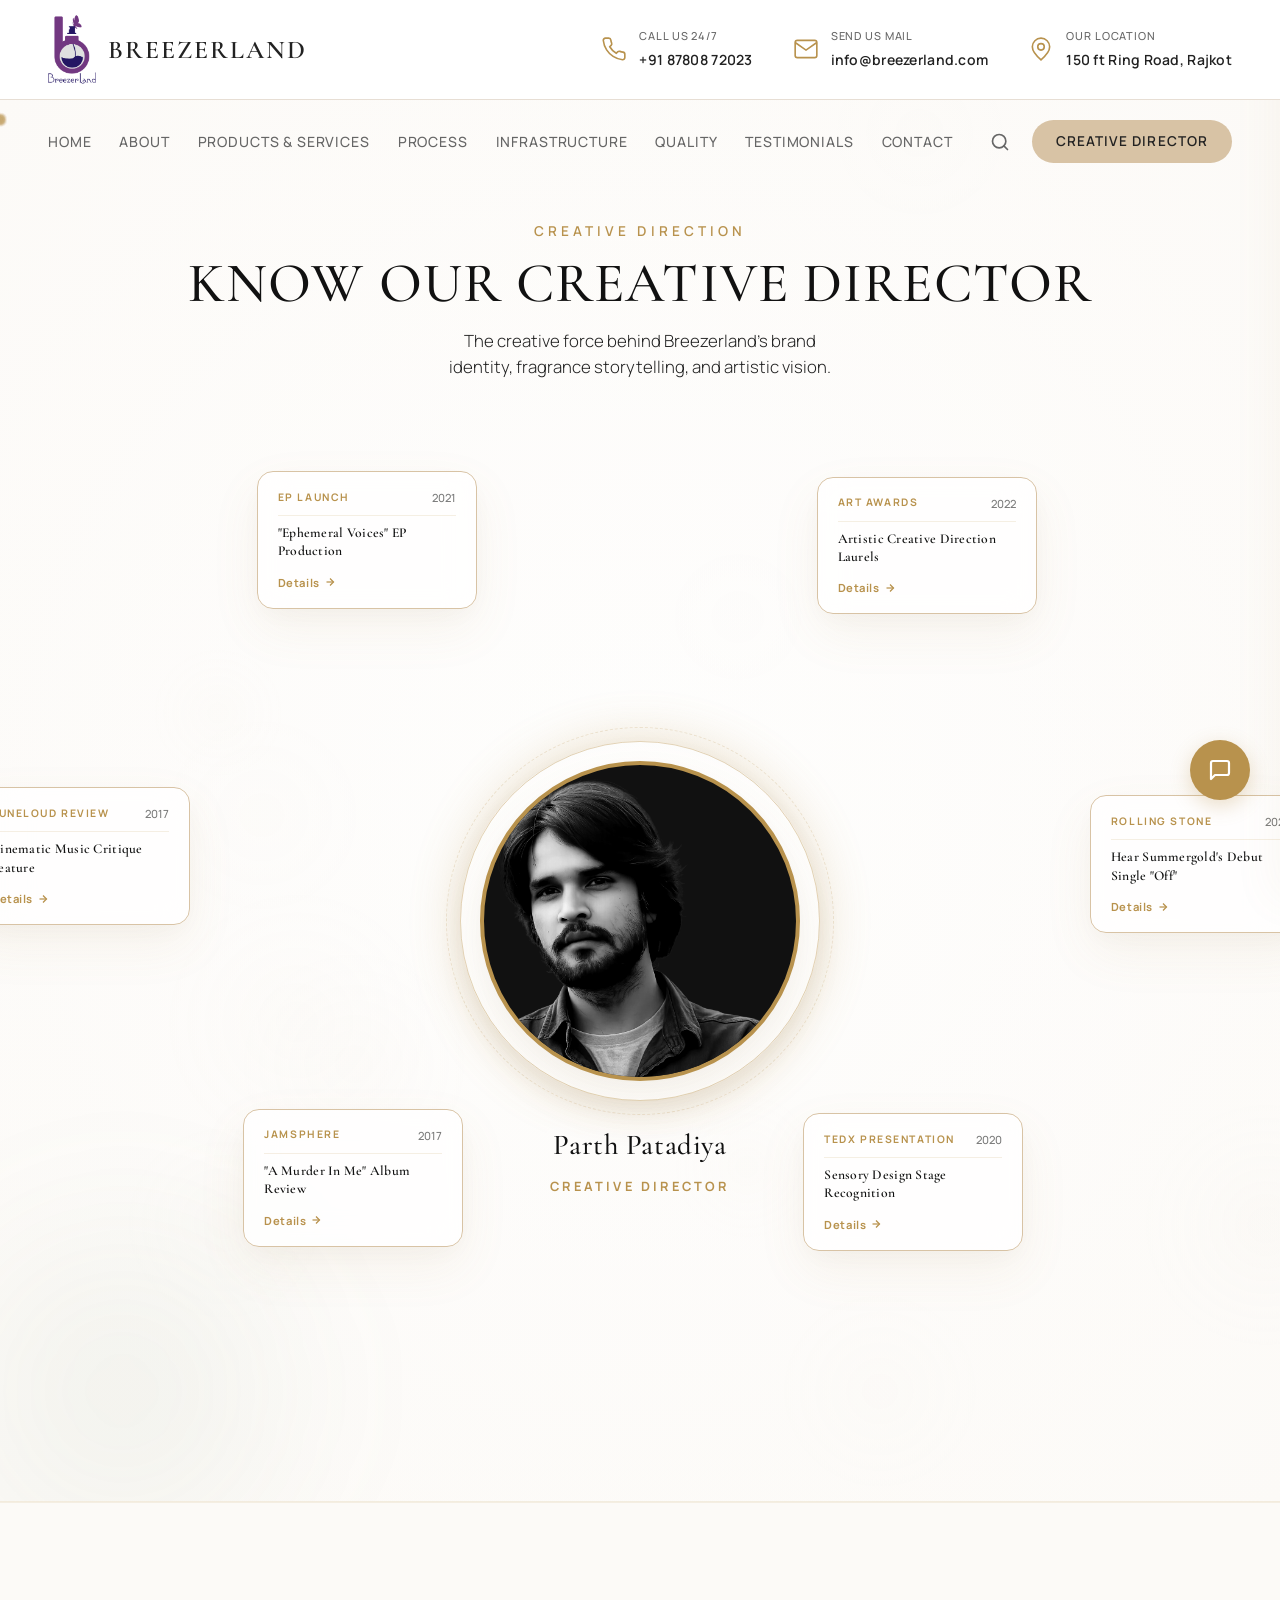
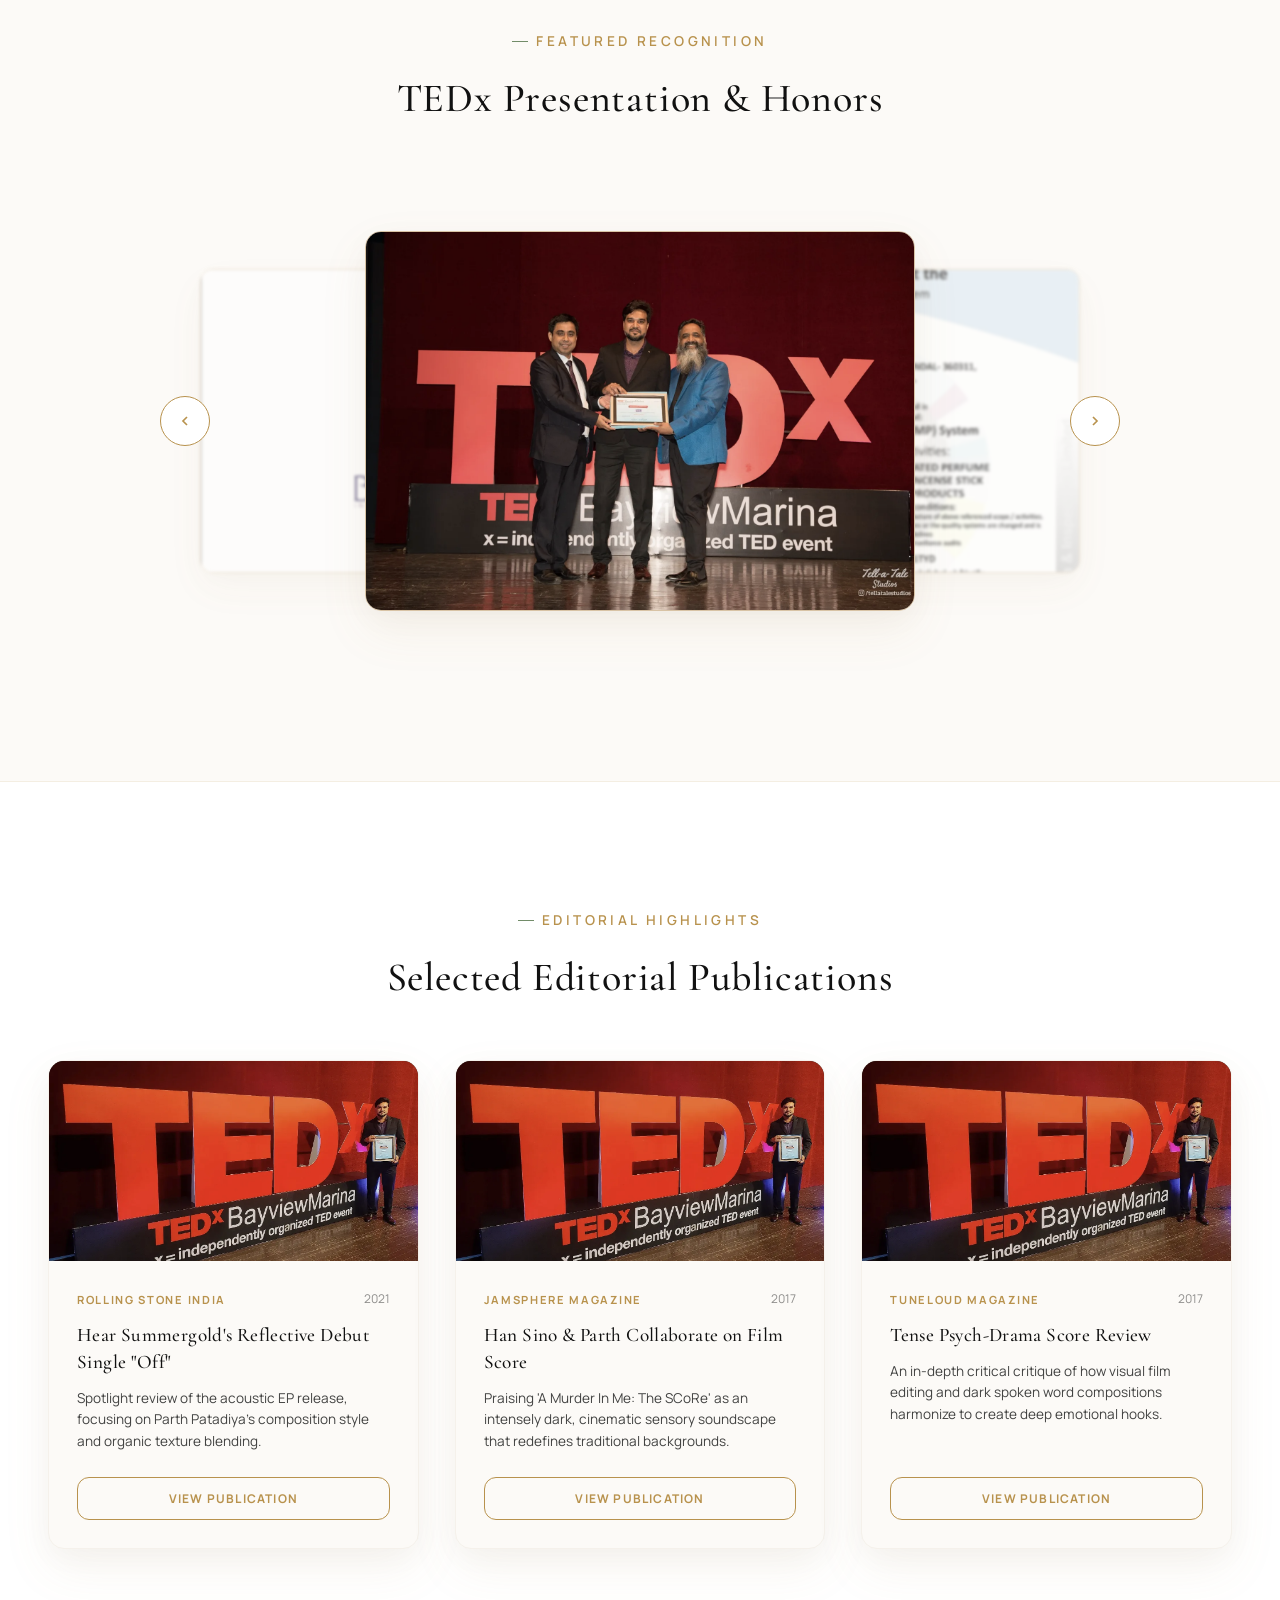
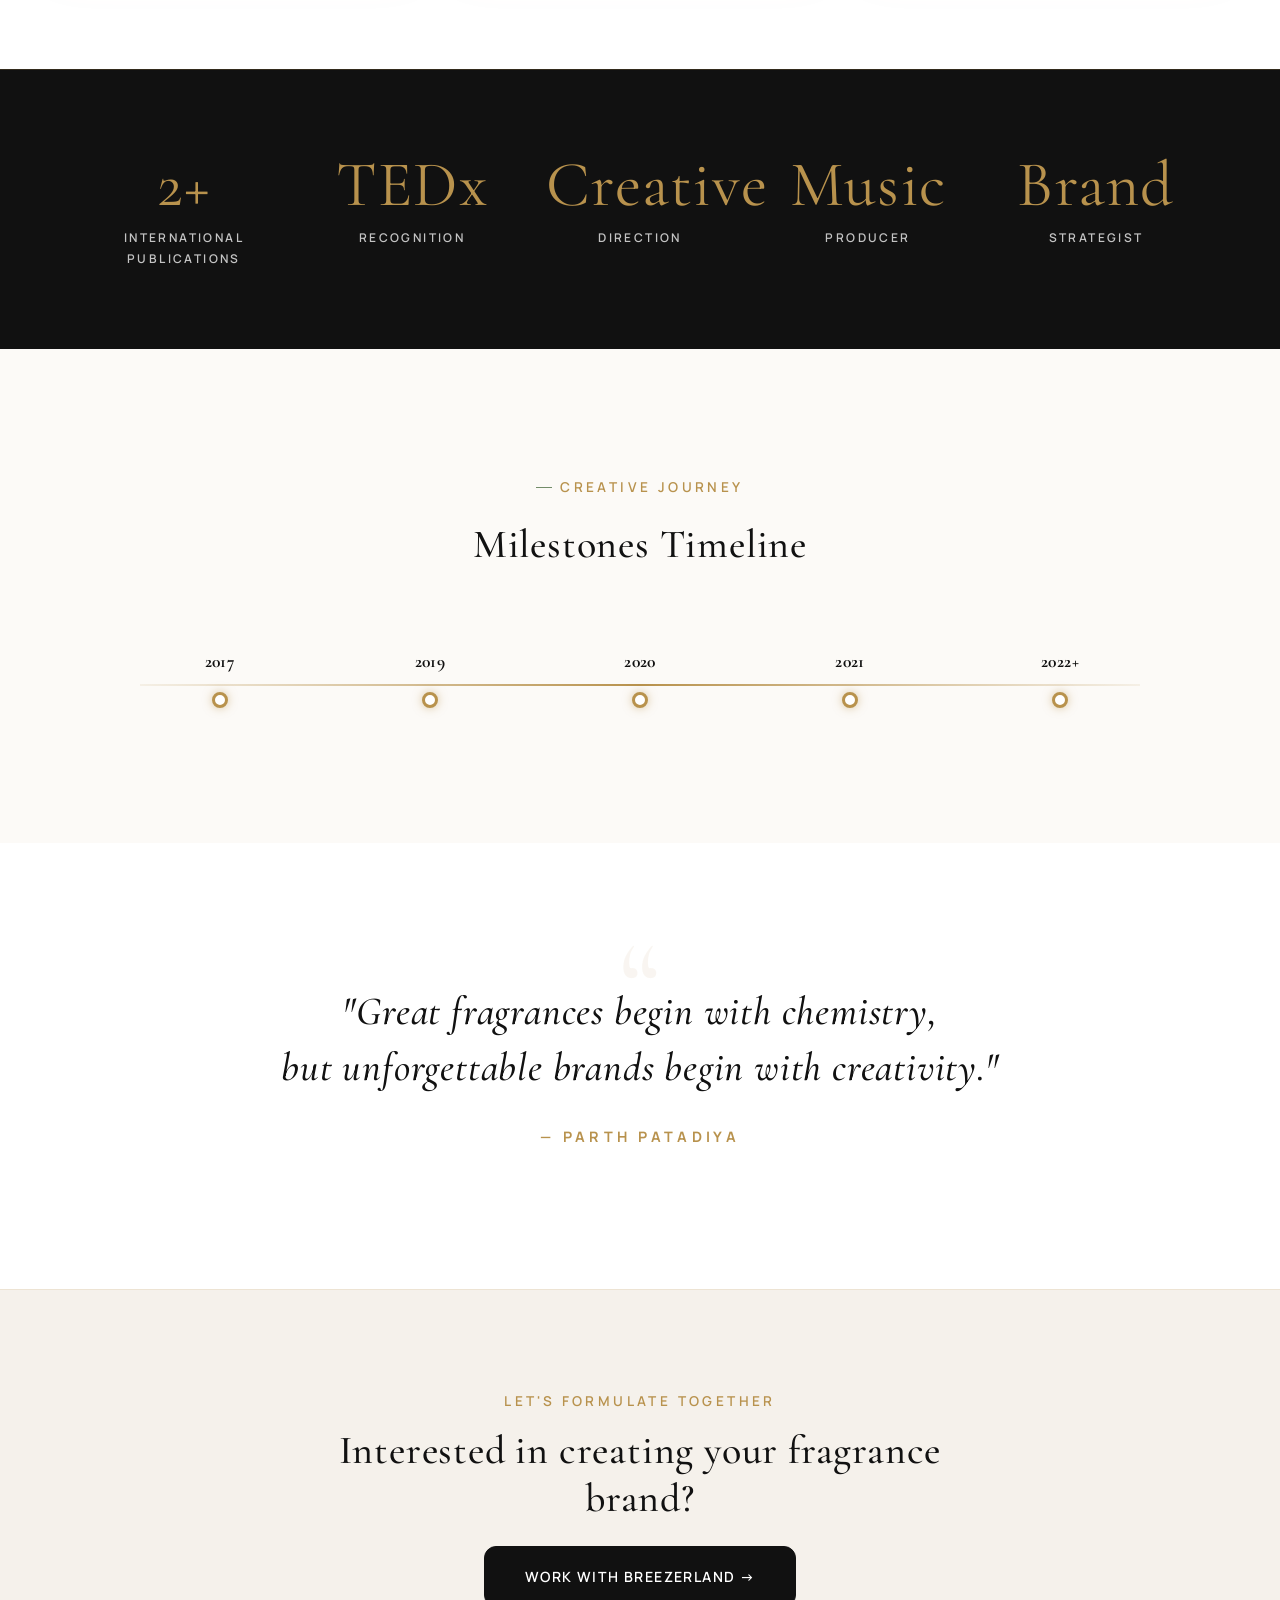
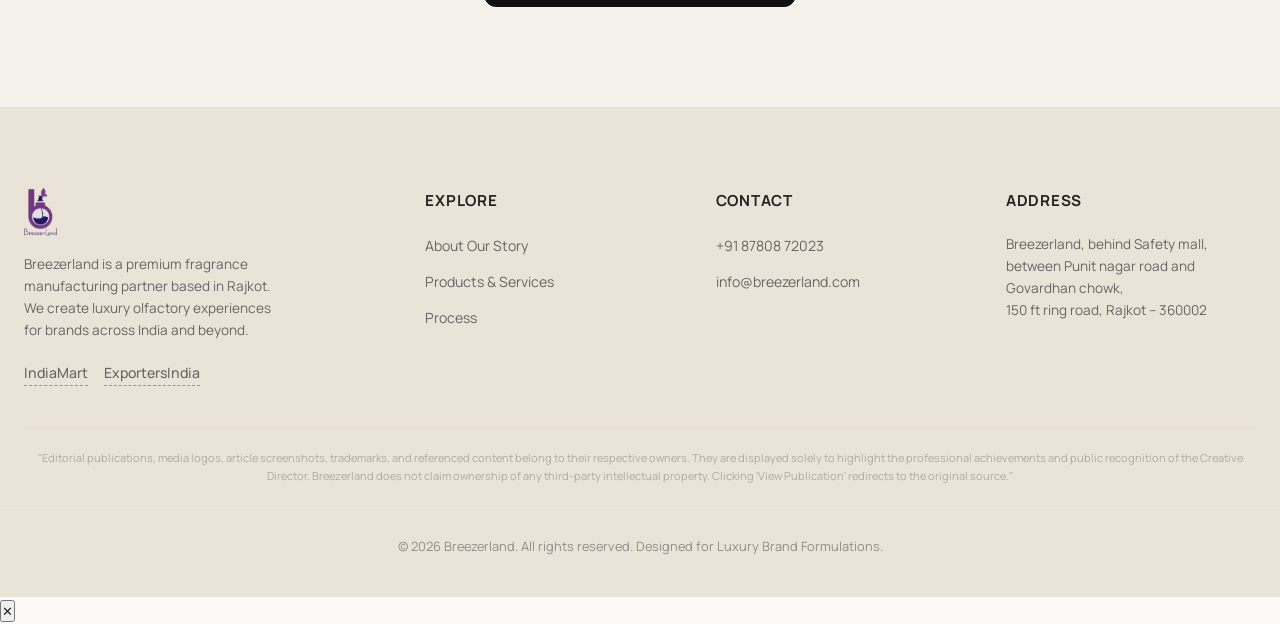
==== creative-director/index.html @ 056e30a4 "Redesign Creative Director page with premium mobile-only editorial timeline layout, keeping desktop/" ====
<!DOCTYPE html>
<html lang="en">
<head>
  <meta charset="UTF-8" />
  <meta name="viewport" content="width=device-width, initial-scale=1.0" />
  <title>Creative Director | Breezerland — Parth Patadiya</title>
  <meta name="description" content="Discover the creative director behind Breezerland's premium fragrance storytelling and luxury brand identity." />
  <meta name="keywords" content="creative director, fragrance storytelling, luxury perfume branding, Parth Patadiya, premium fragrance creative direction" />
  <link rel="preconnect" href="https://fonts.googleapis.com" />
  <link rel="preconnect" href="https://fonts.gstatic.com" crossorigin />
  <link href="https://fonts.googleapis.com/css2?family=Cormorant+Garamond:ital,wght@0,400;0,500;0,600;0,700;1,400&family=Manrope:wght@300;400;500;600;700&display=swap" rel="stylesheet" />
  <link rel="stylesheet" href="../styles.css" />
  <link rel="stylesheet" href="style.css?v=1.0.6" />
  <script>document.documentElement.classList.add('js-gsap-pending');</script>
</head>
<body class="bg-ivory creative-director-page">
  <div id="pageLoader" class="page-loader">
    <div class="loader-panel">
      <img src="../logo1.png" alt="Breezerland logo" class="loader-logo" />
      <div class="loader-text">Crafting premium fragrance journeys...</div>
      <div class="particles">
        <span></span><span></span><span></span><span></span><span></span>
      </div>
    </div>
  </div>

  <div class="progress-bar" aria-hidden="true"></div>
  <div class="custom-cursor" id="customCursor" aria-hidden="true"></div>
  <div class="custom-cursor-follower" id="customCursorFollower" aria-hidden="true"></div>

  <div class="top-info-bar" id="topInfoBar">
    <div class="header-container top-info-inner">
      <a class="info-logo" href="../index.html">
        <img src="../logo1.png" alt="Breezerland Logo" />
        <span>Breezerland</span>
      </a>
      <div class="info-blocks">
        <a href="tel:+918780872023" class="info-block">
          <svg class="info-icon" viewBox="0 0 24 24" stroke="currentColor"><path d="M22 16.92v3a2 2 0 0 1-2.18 2 19.79 19.79 0 0 1-8.63-3.07 19.5 19.5 0 0 1-6-6 19.79 19.79 0 0 1-3.07-8.67A2 2 0 0 1 4.11 2h3a2 2 0 0 1 2 1.72 12.84 12.84 0 0 0 .7 2.81 2 2 0 0 1-.45 2.11L8.09 9.91a16 16 0 0 0 6 6l1.27-1.27a2 2 0 0 1 2.11-.45 12.84 12.84 0 0 0 2.81.7A2 2 0 0 1 22 16.92z"/></svg>
          <div class="info-block-text">
            <span class="info-title">Call Us 24/7</span>
            <span class="info-content">+91 87808 72023</span>
          </div>
        </a>
        <a href="mailto:info@breezerland.com" class="info-block">
          <svg class="info-icon" viewBox="0 0 24 24" stroke="currentColor"><path d="M4 4h16c1.1 0 2 .9 2 2v12c0 1.1-.9 2-2 2H4c-1.1 0-2-.9-2-2V6c0-1.1.9-2 2-2z"/><polyline points="22,6 12,13 2,6"/></svg>
          <div class="info-block-text">
            <span class="info-title">Send Us Mail</span>
            <span class="info-content">info@breezerland.com</span>
          </div>
        </a>
        <a href="https://maps.google.com/?q=Breezerland,+Safety+mall,+Govardhan+chowk,+Rajkot" target="_blank" rel="noreferrer" class="info-block">
          <svg class="info-icon" viewBox="0 0 24 24" stroke="currentColor"><path d="M12 2a8 8 0 0 0-8 8c0 5.25 8 12 8 12s8-6.75 8-12a8 8 0 0 0-8-8z"/><circle cx="12" cy="10" r="3"/></svg>
          <div class="info-block-text">
            <span class="info-title">Our Location</span>
            <span class="info-content">150 ft Ring Road, Rajkot</span>
          </div>
        </a>
      </div>
    </div>
  </div>

  <header class="topbar" id="topbar">
    <div class="header-container topbar-inner">
      <a class="brand desktop-hide" href="../index.html">
        <img src="../logo1.png" alt="Breezerland Logo" />
        <span>Breezerland</span>
      </a>
      <nav class="navbar" id="navbar">
        <a href="../index.html">Home</a>
        <a href="../about.html">About</a>
        <a href="../products.html">Products &amp; Services</a>
        <a href="../process.html">Process</a>
        <a href="../infrastructure.html">Infrastructure</a>
        <a href="../quality-assurance.html">Quality</a>
        <a href="../testimonials.html">Testimonials</a>
        <a href="../contact.html">Contact</a>
      </nav>
      <div class="topbar-actions">
        <button class="nav-search-btn" aria-label="Open Search Site">
          <svg width="20" height="20" viewBox="0 0 24 24" fill="none" stroke="currentColor" stroke-width="2" stroke-linecap="round" stroke-linejoin="round"><circle cx="11" cy="11" r="8"></circle><line x1="21" y1="21" x2="16.65" y2="16.65"></line></svg>
        </button>
        <a href="index.html" class="btn btn-quote">Creative Director</a>
        <button class="menu-toggle" id="menuToggle" aria-label="Toggle menu">
          <span></span><span></span><span></span>
        </button>
      </div>
    </div>
  </header>

  <div id="mobileMenu" class="mobile-menu" aria-hidden="true">
    <div class="mobile-menu-panel">
      <button class="mobile-close" id="mobileClose" aria-label="Close menu">✕</button>
      <nav class="mobile-nav">
        <ul class="mobile-menu-links">
          <li><a href="../index.html">Home</a></li>
          <li><a href="../about.html">About</a></li>
          <li><a href="../products.html">Products &amp; Services</a></li>
          <li><a href="../process.html">Manufacturing Process</a></li>
          <li><a href="../infrastructure.html">Infrastructure</a></li>
          <li><a href="../quality-assurance.html">Quality</a></li>
          <li><a href="../testimonials.html">Testimonials</a></li>
          <li><a href="../contact.html">Contact</a></li>
        </ul>
        <div class="mobile-menu-divider"></div>
        <div class="mobile-menu-cta-container">
          <a href="index.html" class="btn btn-quote-mobile">Creative Director</a>
        </div>
        <div class="mobile-menu-divider"></div>
        <div class="mobile-menu-contact">
          <a href="tel:+918780872023" class="mobile-contact-item">
            <svg class="contact-icon" viewBox="0 0 24 24" stroke="currentColor"><path d="M22 16.92v3a2 2 0 0 1-2.18 2 19.79 19.79 0 0 1-8.63-3.07 19.5 19.5 0 0 1-6-6 19.79 19.79 0 0 1-3.07-8.67A2 2 0 0 1 4.11 2h3a2 2 0 0 1 2 1.72 12.84 12.84 0 0 0 .7 2.81 2 2 0 0 1-.45 2.11L8.09 9.91a16 16 0 0 0 6 6l1.27-1.27a2 2 0 0 1 2.11-.45 12.84 12.84 0 0 0 2.81.7A2 2 0 0 1 22 16.92z"/></svg>
            <span>+91 87808 72023</span>
          </a>
          <a href="mailto:info@breezerland.com" class="mobile-contact-item">
            <svg class="contact-icon" viewBox="0 0 24 24" stroke="currentColor"><path d="M4 4h16c1.1 0 2 .9 2 2v12c0 1.1-.9 2-2 2H4c-1.1 0-2-.9-2-2V6c0-1.1.9-2 2-2z"/><polyline points="22,6 12,13 2,6"/></svg>
            <span>info@breezerland.com</span>
          </a>
          <div class="mobile-contact-item font-address">
            <svg class="contact-icon" viewBox="0 0 24 24" stroke="currentColor"><path d="M12 2a8 8 0 0 0-8 8c0 5.25 8 12 8 12s8-6.75 8-12a8 8 0 0 0-8-8z"/><circle cx="12" cy="10" r="3"/></svg>
            <span>Breezerland, behind Safety mall, Punit nagar road and govardhan chowk, 150 ft ring road, Rajkot 360002</span>
          </div>
        </div>
        <div class="mobile-menu-divider"></div>
        <div class="mobile-menu-whatsapp-container">
          <a href="https://wa.me/918780872023" target="_blank" rel="noreferrer" class="btn-whatsapp-mobile">
            <svg width="20" height="20" viewBox="0 0 24 24" fill="currentColor"><path d="M.057 24l1.687-6.163c-1.041-1.804-1.588-3.849-1.587-5.946C.06 5.348 5.397.01 12.008.01c3.202.001 6.212 1.246 8.477 3.513 2.266 2.268 3.507 5.28 3.505 8.484-.004 6.657-5.34 11.997-11.953 11.997-2.005-.001-3.973-.502-5.724-1.455L0 24zm5.835-3.266l.36.213c1.6.952 3.444 1.453 5.322 1.454 5.733 0 10.399-4.609 10.403-10.274.002-2.744-1.057-5.324-2.983-7.253C17.069 3.245 14.504 2.181 11.78 2.18 6.047 2.18 1.382 6.788 1.378 12.453c-.001 1.942.506 3.84 1.47 5.513l.223.385-1.026 3.75 3.852-.987zm11.393-5.263c-.314-.157-1.858-.917-2.142-1.02-.284-.102-.49-.153-.696.157-.206.31-.796 1.02-.976 1.225-.18.203-.359.229-.673.072-1.928-.962-3.155-1.748-4.428-3.924-.336-.574.336-.533.962-1.782.103-.207.052-.387-.026-.543-.078-.157-.696-1.678-.953-2.298-.25-.601-.527-.519-.721-.529-.186-.009-.4-.01-.613-.01a1.18 1.18 0 0 0-.853.398c-.294.316-1.121 1.096-1.121 2.673 0 1.578 1.146 3.104 1.303 3.313.158.208 2.256 3.444 5.466 4.829.763.329 1.358.526 1.821.673.766.244 1.463.21 2.015.128.614-.092 1.858-.759 2.116-1.492.258-.733.258-1.36.18-1.492-.078-.133-.284-.21-.598-.367z"/></svg>
            <span>WhatsApp Us</span>
          </a>
        </div>
        <div class="mobile-menu-divider"></div>
        <div class="mobile-menu-socials">
          <a href="https://www.indiamart.com/breezerland" target="_blank" rel="noreferrer">IndiaMart</a>
          <a href="https://www.exportersindia.com/breezerland" target="_blank" rel="noreferrer">ExportersIndia</a>
        </div>
      </nav>
    </div>
    <div class="mobile-menu-backdrop" id="mobileBackdrop" tabindex="-1"></div>
  </div>

  <main>
    <!-- ==========================================
         DESKTOP & TABLET VIEW (min-width: 768px)
         ========================================== -->
    <div class="desktop-tablet-view">
    <!-- ==========================================
         MAIN SHOWCASE & ORBIT SECTION (WITH INTEGRATED HERO)
         ========================================== -->
    <section class="orbit-section" id="orbitSection">
      <div class="hero-overlay"></div>
      <div class="hero-glow" style="pointer-events: none;"></div>
      <canvas id="heroParticles" class="particles-canvas" aria-hidden="true"></canvas>

      <div class="orbit-title-container">
        <span class="hero-eyebrow" style="opacity: 1; transform: none; display: block; margin-bottom: 8px;">Creative Direction</span>
        <h1 class="serif-heading hero-title" style="opacity: 1; transform: none; font-size: clamp(2.2rem, 4.5vw, 3.5rem); margin-bottom: 12px; line-height: 1.15;">KNOW OUR CREATIVE DIRECTOR</h1>
        <p class="sans-body hero-subtitle" style="opacity: 1; transform: none; max-width: 650px; margin: 0 auto 10px auto; font-size: 1.05rem; line-height: 1.6; font-weight: 300;">The creative force behind Breezerland's brand identity, fragrance storytelling, and artistic vision.</p>
      </div>

      <div class="orbit-wrapper" id="orbitWrapper">
        <!-- Centerpiece Portrait -->
        <div class="portrait-centerpiece" id="portraitCenterpiece" role="button" aria-label="Open profile card for Parth Patadiya">
          <div class="portrait-glow-halo"></div>
          <div class="portrait-inner">
            <img src="../CREATIVE_DIRECTOR_opt.webp" alt="Parth Patadiya" loading="lazy" />
          </div>
          <div class="director-tag">
            <h3 class="serif-heading">Parth Patadiya</h3>
            <span>Creative Director</span>
          </div>
        </div>

        <!-- Floating Achievement Cards (orbit around portrait) -->
        <!-- Card 1: Rolling Stone -->
        <div class="orbit-card" data-id="rolling-stone" style="left:0; top:0;">
          <div class="orbit-card-inner">
            <div class="orbit-card-header">
              <span class="orbit-card-publication">Rolling Stone</span>
              <span class="orbit-card-year">2021</span>
            </div>
            <h4 class="serif-heading orbit-card-title">Hear Summergold's Debut Single "Off"</h4>
            <div class="orbit-card-cta">
              Details
              <svg width="12" height="12" viewBox="0 0 24 24" fill="none" stroke="currentColor" stroke-width="2.5"><line x1="5" y1="12" x2="19" y2="12"></line><polyline points="12 5 19 12 12 19"></polyline></svg>
            </div>
          </div>
        </div>

        <!-- Card 2: TEDx -->
        <div class="orbit-card" data-id="tedx-recognition" style="left:0; top:0;">
          <div class="orbit-card-inner">
            <div class="orbit-card-header">
              <span class="orbit-card-publication">TEDx Presentation</span>
              <span class="orbit-card-year">2020</span>
            </div>
            <h4 class="serif-heading orbit-card-title">Sensory Design Stage Recognition</h4>
            <div class="orbit-card-cta">
              Details
              <svg width="12" height="12" viewBox="0 0 24 24" fill="none" stroke="currentColor" stroke-width="2.5"><line x1="5" y1="12" x2="19" y2="12"></line><polyline points="12 5 19 12 12 19"></polyline></svg>
            </div>
          </div>
        </div>

        <!-- Card 3: JamSphere -->
        <div class="orbit-card" data-id="jamsphere" style="left:0; top:0;">
          <div class="orbit-card-inner">
            <div class="orbit-card-header">
              <span class="orbit-card-publication">JamSphere</span>
              <span class="orbit-card-year">2017</span>
            </div>
            <h4 class="serif-heading orbit-card-title">"A Murder In Me" Album Review</h4>
            <div class="orbit-card-cta">
              Details
              <svg width="12" height="12" viewBox="0 0 24 24" fill="none" stroke="currentColor" stroke-width="2.5"><line x1="5" y1="12" x2="19" y2="12"></line><polyline points="12 5 19 12 12 19"></polyline></svg>
            </div>
          </div>
        </div>

        <!-- Card 4: TuneLoud -->
        <div class="orbit-card" data-id="tuneloud" style="left:0; top:0;">
          <div class="orbit-card-inner">
            <div class="orbit-card-header">
              <span class="orbit-card-publication">TuneLoud Review</span>
              <span class="orbit-card-year">2017</span>
            </div>
            <h4 class="serif-heading orbit-card-title">Cinematic Music Critique Feature</h4>
            <div class="orbit-card-cta">
              Details
              <svg width="12" height="12" viewBox="0 0 24 24" fill="none" stroke="currentColor" stroke-width="2.5"><line x1="5" y1="12" x2="19" y2="12"></line><polyline points="12 5 19 12 12 19"></polyline></svg>
            </div>
          </div>
        </div>

        <!-- Card 5: Music -->
        <div class="orbit-card" data-id="music" style="left:0; top:0;">
          <div class="orbit-card-inner">
            <div class="orbit-card-header">
              <span class="orbit-card-publication">EP Launch</span>
              <span class="orbit-card-year">2021</span>
            </div>
            <h4 class="serif-heading orbit-card-title">"Ephemeral Voices" EP Production</h4>
            <div class="orbit-card-cta">
              Details
              <svg width="12" height="12" viewBox="0 0 24 24" fill="none" stroke="currentColor" stroke-width="2.5"><line x1="5" y1="12" x2="19" y2="12"></line><polyline points="12 5 19 12 12 19"></polyline></svg>
            </div>
          </div>
        </div>

        <!-- Card 6: Awards -->
        <div class="orbit-card" data-id="awards" style="left:0; top:0;">
          <div class="orbit-card-inner">
            <div class="orbit-card-header">
              <span class="orbit-card-publication">Art Awards</span>
              <span class="orbit-card-year">2022</span>
            </div>
            <h4 class="serif-heading orbit-card-title">Artistic Creative Direction Laurels</h4>
            <div class="orbit-card-cta">
              Details
              <svg width="12" height="12" viewBox="0 0 24 24" fill="none" stroke="currentColor" stroke-width="2.5"><line x1="5" y1="12" x2="19" y2="12"></line><polyline points="12 5 19 12 12 19"></polyline></svg>
            </div>
          </div>
        </div>

      </div>
    </section>

    <!-- ==========================================
         MEDIA SHOWCASE (TEDx CAROUSEL)
         ========================================== -->
    <section class="recognition-section" id="recognition-section">
      <div class="container" style="max-width: 980px; text-align: center;">
        <span class="section-label" style="text-transform: uppercase; letter-spacing: 0.25em; color: #B8924D; font-size: 0.85rem; font-weight: 600;">Featured Recognition</span>
        <h2 class="serif-heading" style="margin-top: 10px; font-size: clamp(2rem, 3.5vw, 2.5rem);">TEDx Presentation & Honors</h2>
      </div>

      <div class="carousel-viewport" id="recognitionCarousel">
        <button class="carousel-btn prev-btn" aria-label="Previous slide">
          <svg width="16" height="16" viewBox="0 0 24 24" fill="none" stroke="currentColor" stroke-width="2.5"><polyline points="15 18 9 12 15 6"></polyline></svg>
        </button>
        
        <div class="carousel-slide">
          <img src="../TEDx_opt.webp" alt="Recognized on TEDx stage" loading="lazy" />
          <div class="carousel-caption-box">
            <p class="carousel-caption-text">Recognized for creative excellence and sensory staging at TEDx events.</p>
          </div>
        </div>
        
        <div class="carousel-slide">
          <img src="../TEDx_stage_opt.webp" alt="Parth Patadiya stage recognition" loading="lazy" />
          <div class="carousel-caption-box">
            <p class="carousel-caption-text">Framing the storytelling process behind premium fragrance development.</p>
          </div>
        </div>
        
        <div class="carousel-slide">
          <img src="../TEDx_award_opt.webp" alt="Award certificate stage presentation" loading="lazy" />
          <div class="carousel-caption-box">
            <p class="carousel-caption-text">Award recognition for multi-sensory brand design and packaging guidelines.</p>
          </div>
        </div>

        <button class="carousel-btn next-btn" aria-label="Next slide">
          <svg width="16" height="16" viewBox="0 0 24 24" fill="none" stroke="currentColor" stroke-width="2.5"><polyline points="9 18 15 12 9 6"></polyline></svg>
        </button>
      </div>
    </section>

    <!-- ==========================================
         PUBLICATIONS SECTION
         ========================================== -->
    <section class="publications-section" id="publications">
      <div class="container">
        <div style="text-align: center;">
          <span class="section-label" style="text-transform: uppercase; letter-spacing: 0.25em; color: #B8924D; font-size: 0.85rem; font-weight: 600;">Editorial Highlights</span>
          <h2 class="serif-heading" style="margin-top: 10px; font-size: clamp(2rem, 3.5vw, 2.5rem);">Selected Editorial Publications</h2>
        </div>

        <div class="publication-grid">
          <!-- Publication 1: Rolling Stone -->
          <article class="publication-card">
            <div class="publication-card-img-wrapper">
              <img src="../IMG_7260_opt.webp" alt="Rolling Stone India article screenshot" loading="lazy" />
            </div>
            <div class="publication-card-body">
              <div class="publication-card-meta">
                <span class="pub-logo-text">Rolling Stone India</span>
                <span class="pub-date-text">2021</span>
              </div>
              <h3 class="serif-heading pub-headline">Hear Summergold's Reflective Debut Single "Off"</h3>
              <p class="sans-body pub-summary">Spotlight review of the acoustic EP release, focusing on Parth Patadiya's composition style and organic texture blending.</p>
              <button class="publication-btn" onclick="window.open('https://rollingstoneindia.com/hear-summergolds-reflective-debut-single-off/', '_blank', 'noopener,noreferrer')" aria-label="View publication in Rolling Stone India">View Publication</button>
            </div>
          </article>

          <!-- Publication 2: JamSphere -->
          <article class="publication-card">
            <div class="publication-card-img-wrapper">
              <img src="../IMG_7260_opt.webp" alt="JamSphere review screenshot" loading="lazy" />
            </div>
            <div class="publication-card-body">
              <div class="publication-card-meta">
                <span class="pub-logo-text">JamSphere Magazine</span>
                <span class="pub-date-text">2017</span>
              </div>
              <h3 class="serif-heading pub-headline">Han Sino &amp; Parth Collaborate on Film Score</h3>
              <p class="sans-body pub-summary">Praising 'A Murder In Me: The SCoRe' as an intensely dark, cinematic sensory soundscape that redefines traditional backgrounds.</p>
              <button class="publication-btn" onclick="window.open('https://jamsphere.com/reviews/han-sino-a-murder-in-me-the-score-is-deliciously-dark-and-hauntingly-poignant', '_blank', 'noopener,noreferrer')" aria-label="View publication in JamSphere">View Publication</button>
            </div>
          </article>

          <!-- Publication 3: TuneLoud -->
          <article class="publication-card">
            <div class="publication-card-img-wrapper">
              <img src="../IMG_7260_opt.webp" alt="TuneLoud screenshot" loading="lazy" />
            </div>
            <div class="publication-card-body">
              <div class="publication-card-meta">
                <span class="pub-logo-text">TuneLoud Magazine</span>
                <span class="pub-date-text">2017</span>
              </div>
              <h3 class="serif-heading pub-headline">Tense Psych-Drama Score Review</h3>
              <p class="sans-body pub-summary">An in-depth critical critique of how visual film editing and dark spoken word compositions harmonize to create deep emotional hooks.</p>
              <button class="publication-btn" onclick="window.open('https://jamsphere.com/reviews/han-sino-a-murder-in-me-the-score-is-deliciously-dark-and-hauntingly-poignant', '_blank', 'noopener,noreferrer')" aria-label="View publication in TuneLoud">View Publication</button>
            </div>
          </article>
        </div>
      </div>
    </section>

    <!-- ==========================================
         ACHIEVEMENT STATISTICS
         ========================================== -->
    <section class="stats-section" id="stats">
      <div class="stats-grid">
        <div class="stat-item">
          <div class="serif-heading stat-number" data-target="4" data-plus="true" id="stat-pubs">0</div>
          <div class="sans-body stat-label">International Publications</div>
        </div>
        <div class="stat-item">
          <div class="serif-heading stat-number" style="opacity:1;" id="stat-tedx">TEDx</div>
          <div class="sans-body stat-label">Recognition</div>
        </div>
        <div class="stat-item">
          <div class="serif-heading stat-number" style="opacity:1;" id="stat-creative">Creative</div>
          <div class="sans-body stat-label">Direction</div>
        </div>
        <div class="stat-item">
          <div class="serif-heading stat-number" style="opacity:1;" id="stat-music">Music</div>
          <div class="sans-body stat-label">Producer</div>
        </div>
        <div class="stat-item">
          <div class="serif-heading stat-number" style="opacity:1;" id="stat-brand">Brand</div>
          <div class="sans-body stat-label">Strategist</div>
        </div>
      </div>
    </section>

    <!-- ==========================================
         TIMELINE
         ========================================== -->
    <section class="timeline-section" id="timeline">
      <div class="container" style="max-width: 980px; text-align: center;">
        <span class="section-label" style="text-transform: uppercase; letter-spacing: 0.25em; color: #B8924D; font-size: 0.85rem; font-weight: 600;">Creative Journey</span>
        <h2 class="serif-heading" style="margin-top: 10px; font-size: clamp(2rem, 3.5vw, 2.5rem);">Milestones Timeline</h2>
      </div>

      <div class="timeline-outer">
        <div class="timeline-horizontal-line" aria-hidden="true"></div>
        <div class="timeline-nodes">
          
          <!-- Node 1 -->
          <div class="timeline-node">
            <span class="serif-heading timeline-year">2017</span>
            <div class="timeline-dot"></div>
            <div class="timeline-detail-card">
              <h4 class="timeline-detail-title">Music Release</h4>
              <p class="timeline-detail-desc">Composed 'A Murder In Me' psychedelic short film soundtrack score.</p>
            </div>
          </div>

          <!-- Node 2 -->
          <div class="timeline-node">
            <span class="serif-heading timeline-year">2019</span>
            <div class="timeline-dot"></div>
            <div class="timeline-detail-card">
              <h4 class="timeline-detail-title">Publications</h4>
              <p class="timeline-detail-desc">Reviewed in global indie portals for sound design and composition chemistry.</p>
            </div>
          </div>

          <!-- Node 3 -->
          <div class="timeline-node">
            <span class="serif-heading timeline-year">2020</span>
            <div class="timeline-dot"></div>
            <div class="timeline-detail-card">
              <h4 class="timeline-detail-title">TEDx</h4>
              <p class="timeline-detail-desc">Presented brand storytelling and multi-sensory formulation concepts on stage.</p>
            </div>
          </div>

          <!-- Node 4 -->
          <div class="timeline-node">
            <span class="serif-heading timeline-year">2021</span>
            <div class="timeline-dot"></div>
            <div class="timeline-detail-card">
              <h4 class="timeline-detail-title">Director</h4>
              <p class="timeline-detail-desc">Appointed to lead Breezerland's creative narratives and product packaging.</p>
            </div>
          </div>

          <!-- Node 5 -->
          <div class="timeline-node">
            <span class="serif-heading timeline-year">2022+</span>
            <div class="timeline-dot"></div>
            <div class="timeline-detail-card">
              <h4 class="timeline-detail-title">Breezerland</h4>
              <p class="timeline-detail-desc">Pioneering sensory compound formulation and private label launches.</p>
            </div>
          </div>

        </div>
      </div>
    </section>

    <!-- ==========================================
         QUOTE SECTION
         ========================================== -->
    <section class="quote-section-premium" id="quote-section">
      <div class="quote-container">
        <span class="quote-icon" aria-hidden="true">&ldquo;</span>
        <blockquote class="serif-heading quote-text" style="opacity: 0;">
          "Great fragrances begin with chemistry,<br />but unforgettable brands begin with creativity."
        </blockquote>
        <div class="quote-author-line">— Parth Patadiya</div>
      </div>
    </section>

    <!-- ==========================================
         CALL TO ACTION
         ========================================== -->
    <section class="bg-cream reveal-up" id="creative-cta" style="padding: 100px 24px; text-align: center; border-top: 1px solid rgba(184, 146, 77, 0.15);">
      <div class="container" style="max-width: 700px;">
        <span class="section-label" style="text-transform: uppercase; letter-spacing: 0.25em; color: #B8924D; font-size: 0.85rem; font-weight: 600; display: block; margin-bottom: 12px;">Let's Formulate Together</span>
        <h2 class="serif-heading" style="font-size: clamp(2rem, 3.5vw, 2.5rem); line-height: 1.2; margin-bottom: 24px;">Interested in creating your fragrance brand?</h2>
        <a href="../contact.html" class="btn btn-primary" style="display: inline-flex; align-items: center; justify-content: center; padding: 18px 40px; background: #111111; color:#fff; border: 1px solid #111111; font-weight: 600; text-transform: uppercase; letter-spacing: 0.1em; border-radius: 12px; transition: all 0.3s ease;">Work With Breezerland &rarr;</a>
    </section>
  </div>

  <!-- ==========================================
       DEDICATED EDITORIAL MOBILE VIEW (max-width: 767px)
       ========================================== -->
    <div class="mobile-view">
      <!-- Section 1: Hero & Portrait -->
      <section class="mobile-hero-section">
        <div class="hero-overlay"></div>
        <div class="hero-glow" style="pointer-events: none;"></div>
        <canvas id="mobileHeroParticles" class="particles-canvas" aria-hidden="true"></canvas>

        <div class="mobile-hero-header">
          <span class="mobile-eyebrow">Creative Director</span>
          <h1 class="serif-heading mobile-title">KNOW OUR CREATIVE DIRECTOR</h1>
          <p class="sans-body mobile-subtitle">The creative force behind Breezerland's fragrance identity, artistic vision, and brand storytelling.</p>
        </div>

        <!-- Centerpiece Portrait Container -->
        <div class="mobile-portrait-container">
          <div class="mobile-portrait-inner-wrapper">
            <div class="mobile-portrait-glow"></div>
            <div class="mobile-portrait-circle">
              <img src="../CREATIVE_DIRECTOR_opt.webp" alt="Parth Patadiya" loading="lazy" />
            </div>
          </div>
          <div class="mobile-portrait-info">
            <h3 class="serif-heading">Parth Patadiya</h3>
            <span>Creative Director</span>
          </div>
        </div>
      </section>

      <!-- Section 2: Achievements Story Section -->
      <section class="mobile-story-section" id="mobileHighlights">
        <div class="mobile-story-header">
          <span class="section-label">Editorial Highlights</span>
          <h2 class="serif-heading" style="font-size: 2.0rem; color: var(--cd-black);">Selected Achievements</h2>
        </div>

        <div class="mobile-timeline-container">
          <div class="mobile-timeline-line"></div>

          <!-- Story Card 1 -->
          <div class="mobile-story-card anim-fade-up" data-id="rolling-stone">
            <div class="mobile-card-image">
              <img src="../IMG_7260_opt.webp" alt="Rolling Stone Feature" loading="lazy" />
            </div>
            <div class="mobile-card-content">
              <div class="mobile-card-meta">
                <span class="pub-name">Rolling Stone</span>
                <span class="pub-year">2021</span>
              </div>
              <h4 class="serif-heading">Hear Summergold's Debut Single 'Off'</h4>
              <p class="sans-body">Highlighted in the Indian music playlist for translating the luxury scent journey of Breezerland into a haunting guitar composition.</p>
              <a href="https://rollingstoneindia.com/rs-daily-music-playlist-november-2020/" target="_blank" rel="noopener" class="mobile-card-btn">Read Full Article →</a>
            </div>
          </div>

          <div class="mobile-timeline-dot"></div>

          <!-- Story Card 2 -->
          <div class="mobile-story-card anim-slide-right" data-id="music">
            <div class="mobile-card-image">
              <img src="../TEDx_stage_opt.webp" alt="Ephemeral Voices EP" loading="lazy" />
            </div>
            <div class="mobile-card-content">
              <div class="mobile-card-meta">
                <span class="pub-name">EP Launch</span>
                <span class="pub-year">2021</span>
              </div>
              <h4 class="serif-heading">"Ephemeral Voices" EP Production</h4>
              <p class="sans-body">Released as a multidisciplinary sensory project. The EP tracks blend acoustic guitar loops, organic ambient noise, and atmospheric layering to translate the olfactory journey of Breezerland perfumes into a coherent auditory format, establishing a template for premium B2B branding.</p>
              <a href="https://rollingstoneindia.com/rs-daily-music-playlist-november-2020/" target="_blank" rel="noopener" class="mobile-card-btn">Read Full Article →</a>
            </div>
          </div>

          <div class="mobile-timeline-dot"></div>

          <!-- Story Card 3 -->
          <div class="mobile-story-card anim-slide-left" data-id="jamsphere">
            <div class="mobile-card-image">
              <img src="../IMG_7260_opt.webp" alt="JamSphere Review" loading="lazy" />
            </div>
            <div class="mobile-card-content">
              <div class="mobile-card-meta">
                <span class="pub-name">JamSphere</span>
                <span class="pub-year">2017</span>
              </div>
              <h4 class="serif-heading">"A Murder In Me" Album Review</h4>
              <p class="sans-body">Recognized for composing atmospheric score loops and guitar layering to represent dark, luxury sensory aesthetics in Parth Patadiya's OCD film soundtrack.</p>
              <a href="https://jamsphere.com/reviews/han-sino-a-murder-in-me-the-score-is-deliciously-dark-and-hauntingly-poignant" target="_blank" rel="noopener" class="mobile-card-btn">Read Full Article →</a>
            </div>
          </div>

          <div class="mobile-timeline-dot"></div>

          <!-- Story Card 4 -->
          <div class="mobile-story-card anim-zoom-fade" data-id="tuneloud">
            <div class="mobile-card-image">
              <img src="../IMG_7260_opt.webp" alt="TuneLoud Critique" loading="lazy" />
            </div>
            <div class="mobile-card-content">
              <div class="mobile-card-meta">
                <span class="pub-name">TuneLoud Review</span>
                <span class="pub-year">2017</span>
              </div>
              <h4 class="serif-heading">Cinematic Music Critique Feature</h4>
              <p class="sans-body">Highlighted for the cinematic design and sonic storytelling behind 'A Murder In Me'. The editorial detail focused on how Parth Patadiya's tense, visual OCD short film direction worked in sync with Han Sino's poignant musical compositions to elevate the sensory atmosphere.</p>
              <a href="https://jamsphere.com/reviews/han-sino-a-murder-in-me-the-score-is-deliciously-dark-and-hauntingly-poignant" target="_blank" rel="noopener" class="mobile-card-btn">Read Full Article →</a>
            </div>
          </div>

          <div class="mobile-timeline-dot"></div>

          <!-- Story Card 5 -->
          <div class="mobile-story-card anim-fade-up" data-id="awards">
            <div class="mobile-card-image">
              <img src="../TEDx_award_opt.webp" alt="Breezerland Showcase laurels" loading="lazy" />
            </div>
            <div class="mobile-card-content">
              <div class="mobile-card-meta">
                <span class="pub-name">Art Awards</span>
                <span class="pub-year">2022</span>
              </div>
              <h4 class="serif-heading">Artistic Creative Direction Laurels</h4>
              <p class="sans-body">Awarded and recognized within the creative industry for pioneering a sensory-first brand strategy. Parth Patadiya's work combines film direction, music composition, and fragrance formulation into a single artistic process, shaping the signature formulations of Breezerland's luxury perfume clients.</p>
              <a href="../contact.html" class="mobile-card-btn">View Publication →</a>
            </div>
          </div>

          <div class="mobile-timeline-dot"></div>

          <!-- Story Card 6 -->
          <div class="mobile-story-card anim-scale" data-id="tedx">
            <div class="mobile-card-image">
              <img src="../TEDx_opt.webp" alt="TEDx presentation" loading="lazy" />
            </div>
            <div class="mobile-card-content">
              <div class="mobile-card-meta">
                <span class="pub-name">TEDx Presentation</span>
                <span class="pub-year">2020</span>
              </div>
              <h4 class="serif-heading">Sensory Design Stage Recognition</h4>
              <p class="sans-body">Presented key insights on how multi-sensory storytelling, sound branding, and fragrance engineering build powerful neural links between products and luxury consumers.</p>
              <a href="https://jamsphere.com/reviews/han-sino-a-murder-in-me-the-score-is-deliciously-dark-and-hauntingly-poignant" target="_blank" rel="noopener" class="mobile-card-btn">Read Full Article →</a>
            </div>
          </div>
        </div>

        <!-- Muted Luxury Disclaimer -->
        <p class="mobile-story-disclaimer">
          Publication names, logos, screenshots, and editorial references belong to their respective owners. They are displayed solely to highlight the Creative Director's publicly recognized work. Breezerland and the Creative Director do not claim ownership of any third-party intellectual property.
        </p>
      </section>

      <!-- Section 3: Mobile Quote Section -->
      <section class="mobile-quote-section">
        <blockquote class="mobile-quote-text">
          "Great fragrances begin with chemistry,<br>but unforgettable brands begin with creativity."
        </blockquote>
        <div class="mobile-quote-author">— Parth Patadiya</div>
      </section>

      <!-- Section 4: Mobile CTA Section -->
      <section class="mobile-cta-section">
        <a href="../contact.html" class="mobile-cta-btn">Work With Breezerland &rarr;</a>
      </section>
    </div>
</main>

  <!-- ==========================================
       FOOTER
       ========================================== -->
  <footer class="footer">
    <div class="container footer-grid">
      <div>
        <img src="../logo1.png" alt="Breezerland Logo" class="footer-logo" />
        <p>Breezerland is a premium fragrance manufacturing partner based in Rajkot. We create luxury olfactory experiences for brands across India and beyond.</p>
        <div class="footer-socials">
          <a href="https://www.indiamart.com/breezerland" target="_blank" rel="noreferrer">IndiaMart</a>
          <a href="https://www.exportersindia.com/breezerland" target="_blank" rel="noreferrer">ExportersIndia</a>
        </div>
      </div>
      <div>
        <h4>Explore</h4>
        <a href="../about.html">About Our Story</a>
        <a href="../products.html">Products & Services</a>
        <a href="../process.html">Process</a>
      </div>
      <div>
        <h4>Contact</h4>
        <a href="tel:+918780872023">+91 87808 72023</a>
        <a href="mailto:info@breezerland.com">info@breezerland.com</a>
      </div>
      <div>
        <h4>Address</h4>
        <p>Breezerland, behind Safety mall, between Punit nagar road and Govardhan chowk,<br />150 ft ring road, Rajkot – 360002</p>
      </div>
    </div>
    
    <!-- Footer Disclaimer -->
    <div class="footer-cd-disclaimer container" style="font-size: 11px; opacity: 0.45; color: #666666; margin-top: 30px; text-align: center; line-height: 1.6; border-top: 1px solid rgba(184, 146, 77, 0.1); padding-top: 20px; font-family: 'Manrope', sans-serif;">
      "Editorial publications, media logos, article screenshots, trademarks, and referenced content belong to their respective owners. They are displayed solely to highlight the professional achievements and public recognition of the Creative Director. Breezerland does not claim ownership of any third-party intellectual property. Clicking 'View Publication' redirects to the original source."
    </div>
    
    <div class="footer-note" style="margin-top: 20px;">© 2026 Breezerland. All rights reserved. Designed for Luxury Brand Formulations.</div>
  </footer>

  <button class="back-to-top" id="backToTop" aria-label="Back to top">
    <svg width="20" height="20" viewBox="0 0 24 24" fill="none" stroke="currentColor" stroke-width="2" stroke-linecap="round" stroke-linejoin="round"><polyline points="18 15 12 9 6 15"/></svg>
  </button>

  <div class="search-overlay" id="searchOverlay" aria-hidden="true">
    <div class="search-box">
      <button class="search-close" id="searchClose" aria-label="Close search">✕</button>
      <input type="text" class="search-input" placeholder="Search products, services or formulas..." aria-label="Search site content" />
    </div>
  </div>

  <div class="contact-widget" id="contactWidget">
    <div class="contact-popup" id="contactPopup" role="dialog" aria-modal="true" aria-hidden="true">
      <button class="popup-close" id="popupClose" aria-label="Close contact widget">✕</button>
      <div class="popup-header">
        <div class="popup-logo-circle">
          <img src="../logo1.png" alt="Breezerland logo" />
        </div>
        <div class="popup-title-info">
          <h4>Breezerland Perfumes</h4>
          <span class="popup-subtitle">Premium Perfume Manufacturer</span>
          <div class="online-indicator">
            <span class="pulse-dot"></span>
            <span class="online-text">Online Now</span>
          </div>
        </div>
      </div>
      <div class="popup-message">
        <p>Need assistance with perfume manufacturing? Our experts are available to help.</p>
      </div>
      <div class="popup-actions">
        <a href="https://wa.me/918780872023" target="_blank" rel="noreferrer" class="btn-popup btn-popup-whatsapp">
          <svg width="20" height="20" viewBox="0 0 24 24" fill="none" stroke="currentColor" stroke-width="2" stroke-linecap="round" stroke-linejoin="round"><path d="M21 11.5a8.38 8.38 0 0 1-.9 3.8 8.5 8.5 0 0 1-7.6 4.7 8.38 8.38 0 0 1-3.8-.9L3 21l1.9-5.7a8.38 8.38 0 0 1-.9-3.8 8.5 8.5 0 0 1 4.7-7.6 8.38 8.38 0 0 1 3.8-.9h.5a8.48 8.48 0 0 1 8 8v.5z"></path></svg>
          <span>WhatsApp</span>
        </a>
        <a href="tel:+918780872023" class="btn-popup btn-popup-call">
          <svg width="20" height="20" viewBox="0 0 24 24" fill="none" stroke="currentColor" stroke-width="2" stroke-linecap="round" stroke-linejoin="round"><path d="M22 16.92v3a2 2 0 0 1-2.18 2 19.79 19.79 0 0 1-8.63-3.07 19.5 19.5 0 0 1-6-6 19.79 19.79 0 0 1-3.07-8.67A2 2 0 0 1 4.11 2h3a2 2 0 0 1 2 1.72 12.84 12.84 0 0 0 .7 2.81 2 2 0 0 1-.45 2.11L8.09 9.91a16 16 0 0 0 6 6l1.27-1.27a2 2 0 0 1 2.11-.45 12.84 12.84 0 0 0 2.81.7A2 2 0 0 1 22 16.92z"></path></svg>
          <span>Call Now</span>
        </a>
        <a href="mailto:info@breezerland.com" class="btn-popup btn-popup-email">
          <svg width="20" height="20" viewBox="0 0 24 24" fill="none" stroke="currentColor" stroke-width="2" stroke-linecap="round" stroke-linejoin="round"><path d="M4 4h16c1.1 0 2 .9 2 2v12c0 1.1-.9 2-2 2H4c-1.1 0-2-.9-2-2V6c0-1.1.9-2 2-2z"></path><polyline points="22,6 12,13 2,6"></polyline></svg>
          <span>Email</span>
        </a>
      </div>
    </div>
    <button class="widget-trigger" id="widgetTrigger" aria-label="Open contact option panel">
      <svg width="24" height="24" viewBox="0 0 24 24" fill="none" stroke="currentColor" stroke-width="2" stroke-linecap="round" stroke-linejoin="round"><path d="M21 15a2 2 0 0 1-2 2H7l-4 4V5a2 2 0 0 1 2-2h14a2 2 0 0 1 2 2z"></path></svg>
    </button>
  </div>

  <!-- Global Lightbox Frame -->
  <div id="creativeLightbox" class="lightbox" aria-hidden="true" onclick="closeLightbox(event)">
    <div class="lightbox-frame" role="dialog" aria-modal="true" aria-label="Image preview">
      <button type="button" class="lightbox-close" aria-label="Close gallery preview" onclick="closeLightbox(event)">✕</button>
      <img id="lightboxImage" src="" alt="" />
      <p id="lightboxCaption"></p>
    </div>
  </div>

  <!-- ==========================================
       PREMIUM DETAIL MODAL OVERLAY
       ========================================== -->
  <div id="cdModalOverlay" class="luxury-modal-overlay" aria-hidden="true">
    <div class="luxury-modal-container" role="dialog" aria-modal="true">
      <button type="button" id="cdModalClose" class="luxury-modal-close" aria-label="Close details">✕</button>
      <div class="luxury-modal-body">
        <div class="luxury-modal-img-wrapper">
          <img id="cdModalImg" src="" alt="Achievement image preview" />
        </div>
        <div class="luxury-modal-meta">
          <span id="cdModalPub" class="luxury-modal-pub-tag">Rolling Stone</span>
          <span id="cdModalYear" class="luxury-modal-year-tag">2021</span>
        </div>
        <h3 id="cdModalTitle" class="serif-heading luxury-modal-title">Hear Summergold's Reflective Debut Single</h3>
        <p id="cdModalDesc" class="sans-body luxury-modal-description">Full description placeholder...</p>
        
        <button id="cdModalBtn" class="luxury-modal-btn">
          Read Original Article &rarr;
        </button>

        <div class="modal-disclaimer-wrapper">
          <p class="cd-subtle-disclaimer">
            "Editorial publications, media logos, article screenshots, trademarks, and referenced content belong to their respective owners. They are displayed solely to highlight the professional achievements and public recognition of the Creative Director. Breezerland does not claim ownership of any third-party intellectual property. Clicking 'View Publication' redirects to the original source."
          </p>
        </div>
      </div>
    </div>
  </div>

  <script src="https://cdn.jsdelivr.net/npm/gsap@3.12.5/dist/gsap.min.js"></script>
  <script src="https://cdn.jsdelivr.net/npm/gsap@3.12.5/dist/ScrollTrigger.min.js"></script>
  <script src="../animations.js?v=1.0.1"></script>
  <script src="../script.js"></script>
  <script src="creative-director-v2.js?v=1.0.5" defer></script>
  <script>
    function openLightbox(src, caption) {
      const lightbox = document.getElementById('creativeLightbox');
      const image = document.getElementById('lightboxImage');
      const captionEl = document.getElementById('lightboxCaption');
      if (image) {
        image.src = src;
        image.alt = caption;
      }
      if (captionEl) {
        captionEl.textContent = caption;
      }
      if (lightbox) {
        lightbox.classList.add('open');
        lightbox.setAttribute('aria-hidden', 'false');
      }
      document.body.style.overflow = 'hidden';
    }
    function closeLightbox(event) {
      if (event && event.type === 'keydown' && event.key !== 'Escape') return;
      if (event && event.target !== event.currentTarget && event.target.className !== 'lightbox-close') return;
      const lightbox = document.getElementById('creativeLightbox');
      if (lightbox) {
        lightbox.classList.remove('open');
        lightbox.setAttribute('aria-hidden', 'true');
      }
      document.body.style.overflow = '';
    }
    document.addEventListener('keydown', function (event) {
      if (event.key === 'Escape') closeLightbox({ target: document.getElementById('creativeLightbox'), currentTarget: document.getElementById('creativeLightbox'), type: 'keydown', key: 'Escape' });
    });
  </script>
</body>
</html>
---- styles.css ----
/* 
 * Brezerland Perfumes — Premium Light Luxury Stylesheet
 * Brand Identity: Quiet Luxury B2B Manufacturer & Exporter
 * Palette: Warm Ivory (55%), Soft Cream (15%), White (20%), Champagne Gold (7%), Soft Sage (3%)
 * Fonts: Cormorant Garamond (Headings), Manrope (Body & UI)
 */

@import url('https://fonts.googleapis.com/css2?family=Cormorant+Garamond:ital,wght@0,400;0,500;0,600;0,700;1,400&family=Manrope:wght@300;400;500;600;700&display=swap');

:root {
  /* Color Tokens */
  --bg-primary: #FCFAF7;       /* Warm Ivory */
  --bg-secondary: #F5F1EB;     /* Soft Cream */
  --bg-tertiary: #EAE3D8;      /* Deep Cream/Footer */
  --card-bg: #FFFFFF;          /* Pure White */
  --text-primary: #222222;     /* Dark Charcoal */
  --text-secondary: #666666;   /* Slate Gray */
  --text-muted: #8E8E8E;       /* Muted Gray */
  --border-color: #E7DED4;     /* Soft Cream Borders */
  
  /* Brand Accents */
  --gold-luxury: #B8924D;      /* Deep Luxury Gold */
  --gold-champagne: #D8C3A5;   /* Soft Champagne Gold */
  --accent-sage: #728C69;      /* Sage Accent */
  --accent-sage-light: rgba(114, 140, 105, 0.1);
  --gold-rgb: 184, 146, 77;
  
  /* Spacing & Heights */
  --topbar-height: 80px;
  
  /* Shadows & Radius */
  --shadow-soft: 0 10px 40px rgba(184, 146, 77, 0.05), 0 4px 12px rgba(0, 0, 0, 0.02);
  --shadow-hover: 0 20px 50px rgba(184, 146, 77, 0.12), 0 8px 24px rgba(0, 0, 0, 0.03);
  --radius-btn: 14px;
  --radius-card: 18px;
  --radius-image: 24px;
}

/* BASE RESET */
* {
  box-sizing: border-box;
  margin: 0;
  padding: 0;
}

html {
  scroll-behavior: smooth;
  scrollbar-width: thin;
  scrollbar-color: var(--gold-champagne) var(--bg-secondary);
}

body {
  font-family: 'Manrope', sans-serif;
  color: var(--text-primary);
  background: var(--bg-primary);
  overflow-x: hidden;
  line-height: 1.7;
  -webkit-font-smoothing: antialiased;
}

img {
  max-width: 100%;
  height: auto;
  display: block;
}

a {
  color: inherit;
  text-decoration: none;
  transition: all 0.3s cubic-bezier(0.25, 0.8, 0.25, 1);
}

button,
input,
select,
textarea {
  font-family: inherit;
  color: var(--text-primary);
}

.container {
  width: min(1280px, calc(100% - 48px));
  margin: 0 auto;
}

/* CUSTOM CURSOR FOLLOWER (Disabled) */
.custom-cursor,
.custom-cursor-follower {
  display: none !important;
}

/* PAGE LOADER */
.page-loader {
  position: fixed;
  inset: 0;
  z-index: 99999;
  background: var(--bg-primary);
  display: grid;
  place-items: center;
  opacity: 1;
  pointer-events: all;
  transition: opacity 0.8s cubic-bezier(0.77, 0, 0.175, 1), visibility 0.8s ease;
}

.page-loader.hidden {
  opacity: 0;
  visibility: hidden;
  pointer-events: none;
}

.loader-panel {
  text-align: center;
  position: relative;
  padding: 50px 40px;
  border-radius: var(--radius-card);
  background: var(--card-bg);
  border: 1px solid var(--border-color);
  box-shadow: var(--shadow-soft);
}

.loader-logo {
  width: 120px;
  margin: 0 auto;
  transition: transform 0.6s ease;
}

.loader-text {
  margin-top: 24px;
  color: var(--text-secondary);
  letter-spacing: 0.15em;
  text-transform: uppercase;
  font-size: 0.75rem;
  font-weight: 600;
}

.particles span {
  position: absolute;
  width: 8px;
  height: 8px;
  border-radius: 50%;
  background: var(--gold-champagne);
  animation: drift 3.5s infinite ease-in-out;
}

.particles span:nth-child(1) { left: 10%; top: 15%; animation-delay: 0s; }
.particles span:nth-child(2) { right: 12%; top: 20%; animation-delay: 0.5s; }
.particles span:nth-child(3) { left: 8%; bottom: 15%; animation-delay: 1s; }
.particles span:nth-child(4) { right: 10%; bottom: 18%; animation-delay: 1.5s; }
.particles span:nth-child(5) { left: 50%; top: 25%; animation-delay: 2s; }

@keyframes drift {
  0%, 100% { transform: translate(0, 0) scale(1); opacity: 0.7; }
  50% { transform: translate(8px, -24px) scale(1.3); opacity: 0.2; }
}

/* PROGRESS BAR */
.progress-bar {
  position: fixed;
  inset: 0 auto auto 0;
  width: 0;
  height: 3px;
  background: linear-gradient(90deg, var(--gold-champagne), var(--gold-luxury), var(--accent-sage));
  z-index: 10000;
  transition: width 0.1s ease;
}

/* HEADER & TOPBAR */
.topbar {
  position: absolute;
  left: 0;
  right: 0;
  top: 0;
  z-index: 900;
  padding: 24px 0;
  transition: background 0.4s ease, backdrop-filter 0.4s ease, padding 0.4s ease, box-shadow 0.4s ease, border-color 0.4s ease;
  border-bottom: 1px solid transparent;
}

.topbar.scrolled {
  position: fixed;
  background: rgba(252, 250, 247, 0.85); /* Frosted Glass Ivory */
  backdrop-filter: blur(20px);
  -webkit-backdrop-filter: blur(20px);
  padding: 16px 0;
  box-shadow: 0 4px 30px rgba(184, 146, 77, 0.03);
  border-bottom: 1px solid var(--border-color);
}

.topbar-inner {
  display: flex;
  align-items: center;
  justify-content: space-between;
  gap: 24px;
}

.brand {
  display: inline-flex;
  align-items: center;
  gap: 12px;
}

.brand img {
  height: 42px;
  width: auto;
  transition: transform 0.4s ease;
}

.brand:hover img {
  transform: scale(1.05);
}

.brand span {
  font-family: 'Cormorant Garamond', serif;
  font-size: 1.5rem;
  font-weight: 600;
  letter-spacing: 0.08em;
  color: var(--text-primary);
  text-transform: uppercase;
}

.navbar {
  display: flex;
  align-items: center;
  gap: 28px;
}

.navbar a {
  font-size: 0.88rem;
  font-weight: 500;
  color: var(--text-secondary);
  position: relative;
  letter-spacing: 0.06em;
  text-transform: uppercase;
}

.navbar a:hover,
.navbar a.active {
  color: var(--text-primary);
}

.navbar a::after {
  content: '';
  position: absolute;
  left: 0;
  bottom: -6px;
  width: 0;
  height: 1.5px;
  background: var(--gold-luxury);
  transition: width 0.3s cubic-bezier(0.25, 0.46, 0.45, 0.94);
}

.navbar a:hover::after,
.navbar a.active::after {
  width: 100%;
}

/* DROPDOWN NAVIGATION MENU */
.nav-dropdown {
  position: relative;
  display: inline-block;
}

.dropdown-btn {
  background: transparent;
  border: none;
  font-size: 0.88rem;
  font-weight: 500;
  color: var(--text-secondary);
  letter-spacing: 0.06em;
  text-transform: uppercase;
  cursor: pointer;
  display: inline-flex;
  align-items: center;
  gap: 6px;
  padding: 0;
  transition: color 0.3s ease;
}

.dropdown-btn svg {
  transition: transform 0.3s ease;
}

.nav-dropdown:hover .dropdown-btn {
  color: var(--text-primary);
}

.nav-dropdown:hover .dropdown-btn svg {
  transform: rotate(180deg);
}

.dropdown-content {
  position: absolute;
  top: 100%;
  left: 50%;
  transform: translateX(-50%) translateY(10px);
  background: var(--card-bg);
  border: 1px solid var(--border-color);
  border-radius: 12px;
  min-width: 220px;
  padding: 12px 0;
  box-shadow: var(--shadow-hover);
  opacity: 0;
  visibility: hidden;
  transition: transform 0.3s cubic-bezier(0.25, 0.8, 0.25, 1), opacity 0.3s ease, visibility 0.3s ease;
  z-index: 1000;
}

.nav-dropdown:hover .dropdown-content {
  opacity: 1;
  visibility: visible;
  transform: translateX(-50%) translateY(14px);
}

.dropdown-content a {
  display: block;
  padding: 10px 20px;
  font-size: 0.82rem;
  color: var(--text-secondary);
  font-weight: 500;
  text-align: left;
  border-bottom: none !important;
  text-transform: uppercase;
  letter-spacing: 0.5px;
}

.dropdown-content a::after {
  display: none !important;
}

.dropdown-content a:hover {
  background: var(--bg-secondary);
  color: var(--gold-luxury) !important;
  padding-left: 24px;
}

.topbar-actions {
  display: flex;
  align-items: center;
  gap: 16px;
}

/* BUTTONS */
.btn {
  padding: 12px 28px;
  border-radius: var(--radius-btn);
  font-weight: 600;
  font-size: 0.88rem;
  letter-spacing: 1px;
  cursor: pointer;
  display: inline-flex;
  align-items: center;
  justify-content: center;
  gap: 8px;
  border: 1px solid transparent;
  text-transform: uppercase;
  transition: all 0.3s cubic-bezier(0.25, 0.8, 0.25, 1);
}

.btn svg {
  transition: transform 0.3s ease;
}

.btn:hover svg {
  transform: translateX(4px);
}

.btn-primary {
  background: var(--gold-luxury);
  color: #FFFFFF;
}

.btn-primary:hover {
  background: #FFFFFF;
  border-color: var(--gold-luxury);
  color: var(--gold-luxury);
  box-shadow: 0 10px 25px rgba(184, 146, 77, 0.15);
}

.btn-secondary {
  background: var(--card-bg);
  border-color: var(--border-color);
  color: var(--text-primary);
}

.btn-secondary:hover {
  background: #FFFFFF;
  border-color: var(--gold-luxury);
  color: var(--gold-luxury);
  box-shadow: 0 10px 25px rgba(184, 146, 77, 0.08);
}

.btn-whatsapp {
  background: #25d366;
  color: #FFFFFF;
}

.btn-whatsapp:hover {
  background: #FFFFFF;
  border-color: #25d366;
  color: #25d366;
  box-shadow: 0 10px 25px rgba(37, 211, 102, 0.15);
}

.btn-sm {
  padding: 8px 18px;
  font-size: 0.8rem;
}

.btn-block {
  display: flex;
  width: 100%;
}

/* MOBILE TOGGLE & MENU */
.menu-toggle {
  display: none;
  width: 44px;
  height: 44px;
  border-radius: 10px;
  border: 1px solid var(--border-color);
  background: var(--card-bg);
  position: relative;
  cursor: pointer;
  z-index: 950;
}

.menu-toggle span {
  position: absolute;
  left: 12px;
  right: 12px;
  height: 2px;
  background: var(--text-primary);
  transition: transform 0.3s, top 0.3s;
}

.menu-toggle span:nth-child(1) { top: 15px; }
.menu-toggle span:nth-child(2) { top: 21px; }
.menu-toggle span:nth-child(3) { top: 27px; }

.menu-toggle.open span:nth-child(1) { transform: rotate(45deg); top: 21px; }
.menu-toggle.open span:nth-child(2) { opacity: 0; }
.menu-toggle.open span:nth-child(3) { transform: rotate(-45deg); top: 21px; }

.mobile-menu {
  position: fixed;
  inset: 0;
  z-index: 920;
  pointer-events: none;
}

.mobile-menu.open {
  pointer-events: auto;
}

.mobile-menu-backdrop {
  position: absolute;
  inset: 0;
  z-index: 1;
  background: rgba(34, 34, 34, 0.3);
  backdrop-filter: blur(5px);
  opacity: 0;
  transition: opacity 0.4s ease;
  pointer-events: none;
}

.mobile-menu.open .mobile-menu-backdrop {
  opacity: 1;
  pointer-events: auto;
}

.mobile-menu-panel {
  position: absolute;
  top: 0;
  right: 0;
  z-index: 2;
  width: min(320px, 80vw);
  height: 100%;
  background: var(--bg-secondary);
  border-left: 1px solid var(--border-color);
  box-shadow: -10px 0 40px rgba(184, 146, 77, 0.05);
  padding: 90px 24px 40px;
  display: flex;
  flex-direction: column;
  transform: translateX(100%);
  transition: transform 0.4s cubic-bezier(0.77, 0, 0.175, 1);
  pointer-events: auto;
}

.mobile-menu.open .mobile-menu-panel {
  transform: translateX(0);
}

.mobile-close {
  position: absolute;
  top: 24px;
  right: 24px;
  background: transparent;
  border: none;
  color: var(--text-primary);
  font-size: 24px;
  cursor: pointer;
}

.mobile-nav ul {
  list-style: none;
  display: grid;
  gap: 16px;
}

.mobile-nav a {
  font-size: 1.1rem;
  font-weight: 500;
  color: var(--text-primary);
  display: block;
  padding: 10px 0;
  border-bottom: 1px solid var(--border-color);
  text-transform: uppercase;
  letter-spacing: 1px;
}

.mobile-nav a:hover,
.mobile-nav a.active {
  color: var(--gold-luxury);
  padding-left: 6px;
}

.mobile-ctas {
  margin-top: auto;
  display: grid;
  gap: 12px;
}

/* SECTION PADDING & DECORATION */
section {
  padding: clamp(60px, 9vw, 110px) 0;
  position: relative;
}

.bg-ivory {
  background: var(--bg-primary);
}

.bg-cream {
  background: var(--bg-secondary);
}

.bg-white {
  background: var(--card-bg);
}

.section-label {
  color: var(--accent-sage);
  text-transform: uppercase;
  letter-spacing: 0.2em;
  font-size: 0.78rem;
  font-weight: 700;
  margin-bottom: 12px;
  display: inline-flex;
  align-items: center;
  gap: 8px;
}

.section-label::before {
  content: '';
  width: 16px;
  height: 1px;
  background: var(--accent-sage);
}

h2 {
  font-family: 'Cormorant Garamond', serif;
  font-size: clamp(2rem, 3.5vw, 3rem);
  font-weight: 600;
  line-height: 1.15;
  color: var(--text-primary);
  margin-bottom: 20px;
}

p {
  color: var(--text-secondary);
  line-height: 1.8;
  font-size: 0.96rem;
}

.section-heading {
  max-width: 720px;
  margin-bottom: clamp(36px, 5vw, 60px);
}

.section-heading p {
  font-size: 1.05rem;
  margin-top: 10px;
}

/* Alternate content alignment columns helper */
.alternate-row {
  display: flex;
  align-items: center;
  gap: 60px;
  margin-bottom: 80px;
}
.alternate-row:last-child {
  margin-bottom: 0;
}
.alternate-row.reverse {
  flex-direction: row-reverse;
}
.alternate-row .col-content {
  flex: 1;
}
.alternate-row .col-image {
  flex: 1;
}

/* CINEMATIC HERO SECTION */
.hero {
  min-height: 90vh;
  display: flex;
  align-items: stretch;
  padding-top: calc(var(--topbar-height) + 60px);
  background: var(--bg-primary);
  overflow: hidden;
  position: relative;
}

@media (max-width: 1200px) {
  .hero {
    min-height: 85vh;
  }
}

@media (max-width: 1024px) {
  .hero {
    min-height: 75vh;
    padding-top: calc(var(--topbar-height) + 32px);
    align-items: flex-start;
  }
}

/* HOMEPAGE SCOPED REDESIGN (VIDEO HERO SECTION) */
.home-page .hero {
  min-height: calc(100vh - 180px) !important;
  padding-top: 60px !important;
  padding-bottom: 60px !important;
}

@media (max-width: 1200px) {
  .home-page .hero {
    min-height: calc(95vh - 180px) !important;
  }
}

@media (max-width: 1024px) {
  .home-page .hero {
    min-height: calc(85vh - 72px) !important;
    margin-top: 72px !important;
    padding-top: 40px !important;
  }
}

@media (max-width: 767px) {
  .home-page .hero {
    min-height: calc(75vh - 72px) !important;
    margin-top: 72px !important;
    padding-top: 32px !important;
  }
}

/* Background Video Container & Video Styling */
.hero-video-container {
  position: absolute;
  top: 0;
  left: 0;
  width: 100%;
  height: 100%;
  z-index: 1;
  overflow: hidden;
}

.hero-video {
  position: absolute;
  top: 0;
  left: 0;
  width: 100%;
  height: 100%;
  object-fit: cover;
  object-position: 70% center; /* Visual focus on machinery and perfume bottles */
  transform: scale(1);
}

@keyframes slowZoom {
  0% { transform: scale(1); }
  50% { transform: scale(1.05); }
  100% { transform: scale(1); }
}

@media (prefers-reduced-motion: no-preference) {
  .hero-video {
    animation: slowZoom 25s infinite ease-in-out;
  }
}

/* Luxury warm overlay to improve text readability */
.hero-overlay {
  position: absolute;
  inset: 0;
  background: linear-gradient(
    rgba(252, 250, 247, 0.22),
    rgba(252, 250, 247, 0.35)
  );
  pointer-events: none;
  z-index: 2;
}

@media (max-width: 767px) {
  .hero-overlay {
    background: linear-gradient(
      rgba(252, 250, 247, 0.15),
      rgba(252, 250, 247, 0.25)
    );
  }
}

.hero-glow {
  position: absolute;
  width: 500px;
  height: 500px;
  border-radius: 50%;
  background: radial-gradient(circle, rgba(114, 140, 105, 0.08) 0%, transparent 70%);
  bottom: -10%;
  left: -10%;
  pointer-events: none;
  filter: blur(50px);
  z-index: 3;
}

.hero-grid {
  display: grid;
  grid-template-columns: 1.15fr 0.85fr;
  gap: 48px;
  align-items: stretch;
  position: relative;
  z-index: 10;
  align-self: stretch;
  padding-top: 40px;
  padding-bottom: 40px;
  width: 100%;
}

.eyebrow {
  display: inline-block;
  color: var(--gold-luxury);
  text-transform: uppercase;
  letter-spacing: 0.2em;
  font-size: 0.8rem;
  font-weight: 700;
  margin-bottom: 16px;
}

.hero h1 {
  font-family: 'Cormorant Garamond', serif;
  font-size: clamp(2.4rem, 4.6vw, 4rem);
  font-weight: 500;
  line-height: 1.1;
  color: var(--text-primary);
  margin-bottom: 20px;
  letter-spacing: -0.01em;
}

/* Custom styled paragraph for luxury readability and high contrast */
.hero p {
  font-size: 1.05rem;
  margin-bottom: 32px;
  max-width: 600px;
}

.home-page .hero p {
  color: #2F2F2F !important;
  font-weight: 500 !important;
  line-height: 1.8 !important;
  letter-spacing: 0.2px !important;
  max-width: 580px !important;
}

.hero-actions {
  display: flex;
  flex-wrap: wrap;
  gap: 16px;
  margin-bottom: 40px;
}

.trust-badges {
  display: flex;
  flex-wrap: wrap;
  gap: 8px;
}

.trust-badges span {
  font-size: 0.72rem;
  font-weight: 600;
  letter-spacing: 0.05em;
  text-transform: uppercase;
  color: var(--text-secondary);
  background: var(--card-bg);
  border: 1px solid var(--border-color);
  padding: 6px 14px;
  border-radius: 20px;
  box-shadow: var(--shadow-soft);
}

.hero-copy {
  align-self: center;
}

.home-page .hero-copy {
  padding-left: 80px; /* aligns text container with page container guidelines */
  padding-right: 20px;
}

@media (max-width: 1200px) {
  .home-page .hero-copy {
    padding-left: 70px;
  }
}

@media (max-width: 1024px) {
  .home-page .hero-copy {
    padding-left: 40px !important;
    padding-right: 40px !important;
  }
}

@media (max-width: 767px) {
  .home-page .hero-copy {
    padding-left: 24px !important;
    padding-right: 24px !important;
  }
}

.hero-visual.spacer {
  pointer-events: none;
  background: transparent;
  border: none;
  box-shadow: none;
}

@media (max-width: 1024px) {
  .hero-visual.spacer {
    display: none !important;
  }
}

/* Character spans for GSAP SplitText reveal */
.char-span {
  display: inline-block;
  transform-origin: bottom center;
  will-change: transform, opacity, filter;
}

/* Scoped Homepage solid headers - rest of pages remain unaffected */
.home-page .top-info-bar {
  position: relative;
  background: #FCFAF7; /* Solid Warm Ivory */
  border-bottom: 1px solid var(--border-color);
  z-index: 990;
}

.home-page .topbar {
  position: relative;
  top: 0;
  background: #FCFAF7; /* Solid Warm Ivory */
  border-bottom: 1px solid var(--border-color);
  z-index: 980;
  transition: background 0.4s ease, backdrop-filter 0.4s ease, padding 0.4s ease, box-shadow 0.4s ease, border-color 0.4s ease;
}

.home-page .topbar.scrolled {
  position: fixed !important;
  top: 0 !important;
  background: rgba(252, 250, 247, 0.95) !important;
  backdrop-filter: blur(20px);
  -webkit-backdrop-filter: blur(20px);
  z-index: 1000 !important;
  border-bottom: 1px solid var(--border-color) !important;
  box-shadow: 0 4px 30px rgba(184, 146, 77, 0.05);
}

/* Waiting state for initial hero reveal */
.hero-hidden .hero-copy-top,
.hero-hidden .hero-actions,
.hero-hidden .trust-badges {
  opacity: 0;
  pointer-events: none;
}

/* SPLIT PAGE SECTIONS */
.split-grid {
  display: grid;
  grid-template-columns: 1fr 1fr;
  gap: 60px;
  align-items: center;
}

.about-media {
  position: relative;
}

.image-frame-container {
  border-radius: var(--radius-image);
  overflow: hidden;
  border: 1px solid var(--border-color);
  box-shadow: var(--shadow-soft);
  aspect-ratio: 4/5;
  background: var(--bg-secondary);
}

.about-img-main {
  width: 100%;
  height: 100%;
  object-fit: cover;
  transition: transform 1s ease;
}

.about-media:hover .about-img-main {
  transform: scale(1.03);
}

.location-info {
  position: absolute;
  bottom: -24px;
  right: -16px;
  background: rgba(255, 255, 255, 0.95);
  border: 1px solid var(--gold-luxury);
  padding: 16px 20px;
  border-radius: 14px;
  max-width: 300px;
  backdrop-filter: blur(15px);
  -webkit-backdrop-filter: blur(15px);
  box-shadow: var(--shadow-hover);
}

.location-info strong {
  display: block;
  font-size: 0.95rem;
  color: var(--text-primary);
  margin-bottom: 4px;
}

.location-info p {
  font-size: 0.8rem;
  line-height: 1.4;
  color: var(--text-secondary);
}

/* ABOUT TABS */
.about-tabs {
  margin-top: 32px;
  background: var(--card-bg);
  border: 1px solid var(--border-color);
  border-radius: var(--radius-card);
  padding: 24px;
  box-shadow: var(--shadow-soft);
}

.about-tab-buttons {
  display: flex;
  gap: 8px;
  margin-bottom: 18px;
  border-bottom: 1px solid var(--border-color);
  padding-bottom: 10px;
}

.tab-btn {
  background: transparent;
  border: none;
  color: var(--text-secondary);
  font-size: 0.88rem;
  font-weight: 600;
  padding: 8px 16px;
  cursor: pointer;
  border-radius: 8px;
  transition: all 0.3s ease;
}

.tab-btn:hover {
  color: var(--text-primary);
  background: var(--bg-secondary);
}

.tab-btn.active {
  color: var(--gold-luxury);
  background: var(--bg-secondary);
  box-shadow: inset 0 0 0 1px rgba(184, 146, 77, 0.1);
}

.about-tab-content {
  display: none;
}

.about-tab-content.active {
  display: block;
  animation: tabFadeIn 0.4s ease-out forwards;
}

@keyframes tabFadeIn {
  from { opacity: 0; transform: translateY(6px); }
  to { opacity: 1; transform: translateY(0); }
}

.about-tab-content h3 {
  display: none;
}

.about-tab-content p {
  font-size: 0.9rem;
  margin-bottom: 12px;
}

.values-grid {
  display: grid;
  grid-template-columns: 1fr 1fr;
  gap: 16px;
  margin-top: 16px;
}

.value-item {
  background: var(--bg-primary);
  padding: 16px;
  border-radius: 12px;
  border-left: 3px solid var(--gold-luxury);
  border-top: 1px solid var(--border-color);
  border-right: 1px solid var(--border-color);
  border-bottom: 1px solid var(--border-color);
}

.value-item strong {
  display: block;
  font-size: 0.9rem;
  color: var(--text-primary);
  margin-bottom: 4px;
}

.value-item p {
  font-size: 0.78rem;
  line-height: 1.4;
  color: var(--text-secondary);
}

/* STATS COUNTERS */
.counters {
  display: grid;
  grid-template-columns: repeat(4, 1fr);
  gap: 16px;
  margin-top: 36px;
}

.counters article {
  background: var(--card-bg);
  border: 1px solid var(--border-color);
  padding: 18px 10px;
  border-radius: var(--radius-card);
  text-align: center;
  box-shadow: var(--shadow-soft);
  transition: all 0.3s ease;
}

.counters article:hover {
  border-color: var(--gold-luxury);
  transform: translateY(-4px);
  box-shadow: var(--shadow-hover);
}

.counters strong {
  display: block;
  font-size: 2rem;
  font-family: 'Cormorant Garamond', serif;
  color: var(--gold-luxury);
  line-height: 1.1;
  margin-bottom: 4px;
}

.counters span {
  font-size: 0.75rem;
  text-transform: uppercase;
  letter-spacing: 0.05em;
  color: var(--text-secondary);
  font-weight: 500;
}

/* COMPANY FACTSHEET TABLE */
.factsheet-container {
  margin-top: clamp(60px, 8vw, 100px);
  background: var(--card-bg);
  border: 1px solid var(--border-color);
  border-radius: var(--radius-card);
  padding: clamp(24px, 4vw, 40px);
  box-shadow: var(--shadow-soft);
}

.factsheet-title {
  font-family: 'Cormorant Garamond', serif;
  font-size: 1.8rem;
  color: var(--text-primary);
  margin-bottom: 24px;
  text-align: center;
  position: relative;
}

.factsheet-title::after {
  content: '';
  position: absolute;
  left: 50%;
  bottom: -8px;
  transform: translateX(-50%);
  width: 50px;
  height: 1.5px;
  background: var(--gold-luxury);
}

.factsheet-table-wrapper {
  overflow-x: auto;
  margin-top: 16px;
}

.factsheet-table {
  width: 100%;
  border-collapse: collapse;
  font-size: 0.9rem;
}

.factsheet-table td {
  padding: 14px 18px;
  border-bottom: 1px solid var(--border-color);
  line-height: 1.5;
}

.factsheet-table tr:last-child td {
  border-bottom: none;
}

.factsheet-table td:nth-child(odd) {
  color: var(--gold-luxury);
  font-weight: 600;
  width: 22%;
  white-space: nowrap;
}

.factsheet-table td:nth-child(even) {
  color: var(--text-secondary);
  width: 28%;
}

.factsheet-table a.profile-link {
  color: var(--text-primary);
  border-bottom: 1px dashed var(--gold-luxury);
  display: inline-block;
  padding: 1px 0;
}

.factsheet-table a.profile-link:hover {
  color: var(--gold-luxury);
}

/* PRODUCTS & SERVICES GRID (Cards Alternating Layouts) */
.products-list-grid {
  display: grid;
  gap: 48px;
}

.product-category-card {
  display: grid;
  grid-template-columns: 1fr 1.05fr;
  background: var(--card-bg);
  border: 1px solid var(--border-color);
  border-radius: var(--radius-image);
  overflow: hidden;
  box-shadow: var(--shadow-soft);
  transition: border-color 0.4s ease, box-shadow 0.4s ease;
}

.product-category-card:hover {
  border-color: var(--gold-champagne);
  box-shadow: var(--shadow-hover);
}

.prod-card-image {
  position: relative;
  overflow: hidden;
  min-height: 380px;
}

.prod-card-image img {
  width: 100%;
  height: 100%;
  object-fit: cover;
  transition: transform 1.2s ease;
}

.product-category-card:hover .prod-card-image img {
  transform: scale(1.05);
}

.prod-image-overlay {
  position: absolute;
  inset: 0;
  background: linear-gradient(to right, transparent, rgba(252, 250, 247, 0.95));
}

.card-reverse {
  direction: rtl;
}

.card-reverse .prod-card-content,
.card-reverse .prod-card-image {
  direction: ltr;
}

.card-reverse .prod-image-overlay {
  background: linear-gradient(to left, transparent, rgba(252, 250, 247, 0.95));
}

.prod-card-content {
  padding: clamp(24px, 4vw, 48px);
  display: flex;
  flex-direction: column;
  justify-content: center;
  background: rgba(252, 250, 247, 0.3);
}

.prod-num {
  font-family: 'Cormorant Garamond', serif;
  font-size: 2.5rem;
  font-weight: 600;
  color: var(--gold-champagne);
  line-height: 1;
  margin-bottom: 8px;
}

.prod-card-content h3 {
  font-family: 'Cormorant Garamond', serif;
  font-size: 1.8rem;
  color: var(--text-primary);
  margin-bottom: 6px;
  line-height: 1.2;
}

.prod-sub {
  color: var(--accent-sage);
  font-size: 0.8rem;
  text-transform: uppercase;
  letter-spacing: 0.12em;
  font-weight: 700;
  margin-bottom: 16px;
  display: block;
}

.prod-card-content p {
  font-size: 0.9rem;
  margin-bottom: 20px;
}

.prod-sub-items {
  list-style: none;
  display: grid;
  grid-template-columns: 1fr 1fr;
  gap: 8px 16px;
  margin-bottom: 28px;
  border-top: 1px solid var(--border-color);
  padding-top: 18px;
}

.prod-sub-items li {
  font-size: 0.82rem;
  color: var(--text-secondary);
  position: relative;
  padding-left: 14px;
}

.prod-sub-items li::before {
  content: '✦';
  position: absolute;
  left: 0;
  color: var(--gold-luxury);
  font-size: 0.7rem;
}

.prod-card-content .btn {
  align-self: flex-start;
}

/* WHY CHOOSE BREEZERLAND CARDS */
.feature-grid {
  display: grid;
  grid-template-columns: repeat(3, 1fr);
  gap: 24px;
}

.feature-card {
  background: var(--card-bg);
  border: 1px solid var(--border-color);
  padding: 36px 28px;
  border-radius: var(--radius-card);
  transition: all 0.4s cubic-bezier(0.25, 0.8, 0.25, 1);
  box-shadow: var(--shadow-soft);
  position: relative;
  overflow: hidden;
}

.feature-card::before {
  content: '';
  position: absolute;
  inset: 0;
  background: linear-gradient(135deg, var(--accent-sage-light), transparent);
  opacity: 0;
  transition: opacity 0.4s ease;
}

.feature-card:hover {
  transform: translateY(-6px);
  border-color: var(--gold-luxury);
  box-shadow: var(--shadow-hover);
}

.feature-card:hover::before {
  opacity: 1;
}

.feature-icon {
  width: 60px;
  height: 60px;
  border-radius: 14px;
  background: var(--bg-secondary);
  border: 1px solid var(--border-color);
  display: grid;
  place-items: center;
  color: var(--gold-luxury);
  margin-bottom: 20px;
  position: relative;
  z-index: 10;
  transition: transform 0.4s ease, background 0.4s ease, color 0.4s ease;
}

.feature-card:hover .feature-icon {
  transform: scale(1.05) rotate(2deg);
  background: var(--gold-luxury);
  color: #FFFFFF;
}

.feature-card h3 {
  font-size: 1.15rem;
  color: var(--text-primary);
  margin-bottom: 12px;
  position: relative;
  z-index: 10;
}

.feature-card p {
  font-size: 0.88rem;
  line-height: 1.7;
  color: var(--text-secondary);
  position: relative;
  z-index: 10;
}

.wide-card {
  grid-column: span 3;
  display: flex;
  align-items: center;
  gap: 28px;
  background: linear-gradient(90deg, var(--bg-secondary) 0%, var(--card-bg) 100%);
}

.wide-card .feature-icon {
  margin-bottom: 0;
  flex-shrink: 0;
}

.wide-card-text {
  flex-grow: 1;
}

/* PROCESS TIMELINE */
.timeline {
  position: relative;
  max-width: 900px;
  margin: 0 auto;
  padding: 20px 0;
}

.timeline-line {
  position: absolute;
  top: 0;
  bottom: 0;
  left: 45px;
  width: 2px;
  background: linear-gradient(to bottom, var(--gold-champagne) 0%, var(--gold-luxury) 50%, var(--accent-sage) 100%);
  opacity: 0.5;
}

.timeline-step {
  position: relative;
  padding-left: 110px;
  margin-bottom: 40px;
}

.timeline-step:last-child {
  margin-bottom: 0;
}

.step-badge {
  position: absolute;
  left: 10px;
  top: 4px;
  width: 72px;
  height: 72px;
  border-radius: 50%;
  background: var(--card-bg);
  border: 2px solid var(--gold-luxury);
  color: var(--text-primary);
  font-family: 'Cormorant Garamond', serif;
  font-size: 1.5rem;
  font-weight: 700;
  display: grid;
  place-items: center;
  box-shadow: var(--shadow-soft);
  transition: transform 0.4s ease, border-color 0.4s ease, background-color 0.4s ease, color 0.4s ease;
  z-index: 10;
}

.timeline-step:hover .step-badge {
  transform: scale(1.08);
  border-color: var(--accent-sage);
  background-color: var(--accent-sage);
  color: #FFFFFF;
}

.timeline-content {
  background: var(--card-bg);
  border: 1px solid var(--border-color);
  padding: 28px;
  border-radius: var(--radius-card);
  box-shadow: var(--shadow-soft);
  transition: transform 0.3s ease, border-color 0.3s ease;
}

.timeline-step:hover .timeline-content {
  transform: translateX(6px);
  border-color: var(--gold-champagne);
}

.timeline-content h4 {
  font-family: 'Cormorant Garamond', serif;
  font-size: 1.35rem;
  color: var(--text-primary);
  margin-bottom: 10px;
}

.timeline-content p {
  font-size: 0.88rem;
  line-height: 1.6;
}

/* INDUSTRIES SERVED GRID */
.industry-grid {
  display: grid;
  grid-template-columns: repeat(4, 1fr);
  gap: 20px;
}

.industry-card {
  background: var(--card-bg);
  border: 1px solid var(--border-color);
  padding: 28px 20px;
  border-radius: var(--radius-card);
  text-align: center;
  transition: all 0.3s cubic-bezier(0.25, 0.8, 0.25, 1);
  display: flex;
  flex-direction: column;
  align-items: center;
  box-shadow: var(--shadow-soft);
}

.industry-card:hover {
  transform: translateY(-4px);
  border-color: var(--gold-luxury);
  box-shadow: var(--shadow-hover);
  background: var(--bg-primary);
}

.industry-icon {
  width: 52px;
  height: 52px;
  border-radius: 50%;
  background: var(--bg-secondary);
  display: grid;
  place-items: center;
  color: var(--gold-luxury);
  margin-bottom: 16px;
  border: 1px solid var(--border-color);
  transition: all 0.3s ease;
}

.industry-card:hover .industry-icon {
  background: var(--gold-luxury);
  color: #FFFFFF;
  transform: scale(1.05);
}

.industry-card strong {
  display: block;
  font-size: 0.95rem;
  color: var(--text-primary);
  margin-bottom: 6px;
}

.industry-card p {
  font-size: 0.8rem;
  line-height: 1.5;
  color: var(--text-secondary);
}

/* TESTIMONIALS SLIDER */
.testimonial-slider {
  max-width: 800px;
  margin: 0 auto;
  position: relative;
  padding: 20px 0;
}

.testimonial-wrapper {
  position: relative;
}

.testimonial-card {
  display: none;
  background: var(--card-bg);
  border: 1px solid var(--border-color);
  padding: 40px clamp(20px, 4vw, 50px) 30px;
  border-radius: var(--radius-card);
  box-shadow: var(--shadow-soft);
  text-align: center;
  animation: cardFadeIn 0.5s cubic-bezier(0.25, 1, 0.5, 1) both;
}

.testimonial-card.active {
  display: block;
}

.testimonial-stars {
  color: var(--gold-luxury);
  font-size: 1.25rem;
  letter-spacing: 0.1em;
  margin-bottom: 18px;
}

.testimonial-card p {
  font-family: 'Cormorant Garamond', serif;
  font-size: clamp(1.1rem, 2.2vw, 1.45rem);
  font-style: italic;
  line-height: 1.6;
  color: var(--text-primary);
  margin-bottom: 0;
}

.testimonial-author {
  text-align: center;
  margin-top: 16px;
  animation: authorFadeIn 0.4s ease both;
}

.testimonial-author strong {
  display: block;
  font-size: 0.95rem;
  font-weight: 700;
  color: var(--text-primary);
  margin-bottom: 4px;
}

.testimonial-author span {
  display: block;
  font-size: 0.75rem;
  color: var(--text-secondary);
  text-transform: uppercase;
  letter-spacing: 0.08em;
}

.testimonial-dots {
  display: flex;
  justify-content: center;
  align-items: center;
  gap: 8px;
  margin-top: 24px;
  margin-bottom: 16px;
}

.testimonial-dots .dot {
  width: 8px;
  height: 8px;
  border-radius: 50%;
  background: var(--border-color);
  cursor: pointer;
  transition: all 0.35s ease;
}

.testimonial-dots .dot:hover {
  background: var(--gold-champagne);
}

.testimonial-dots .dot.active {
  background: var(--gold-luxury);
  width: 24px;
  border-radius: 99px;
  box-shadow: 0 0 10px rgba(184, 146, 77, 0.3);
}

/* CONTACT SECTION & RICH FORM EXPERIENCE */
.contact {
  position: relative;
  background-color: var(--bg-secondary);
}

.contact-details {
  display: grid;
  gap: 18px;
  margin-top: 28px;
}

.contact-item {
  background: var(--card-bg);
  border: 1px solid var(--border-color);
  border-left: 4px solid var(--gold-luxury);
  border-radius: 14px;
  padding: 18px 20px;
  box-shadow: var(--shadow-soft);
  transition: border-left-color 0.3s ease, background-color 0.3s ease;
}

.contact-item:hover {
  background-color: var(--bg-primary);
  border-left-color: var(--accent-sage);
}

.contact-item strong {
  display: block;
  font-size: 0.85rem;
  color: var(--gold-luxury);
  text-transform: uppercase;
  letter-spacing: 0.08em;
  margin-bottom: 4px;
}

.contact-item span,
.contact-item p {
  color: var(--text-primary);
  font-size: 0.92rem;
  line-height: 1.5;
}

.contact-item a {
  color: var(--text-primary);
  border-bottom: 1px solid var(--border-color);
}

.contact-item a:hover {
  color: var(--gold-luxury);
  border-color: var(--gold-luxury);
}

.contact-form {
  background: var(--card-bg);
  border: 1px solid var(--border-color);
  padding: clamp(24px, 4vw, 40px);
  border-radius: var(--radius-image);
  box-shadow: var(--shadow-soft);
}

.contact-form h3 {
  font-family: 'Cormorant Garamond', serif;
  font-size: 1.8rem;
  color: var(--text-primary);
  margin-bottom: 6px;
}

.contact-form p {
  font-size: 0.88rem;
  margin-bottom: 24px;
}

.form-group {
  display: flex;
  flex-direction: column;
  gap: 6px;
  margin-bottom: 16px;
}

.form-group-row {
  display: grid;
  grid-template-columns: 1fr 1fr;
  gap: 16px;
}

.form-group label {
  font-size: 0.78rem;
  font-weight: 700;
  letter-spacing: 0.05em;
  text-transform: uppercase;
  color: var(--text-secondary);
}

.form-group input,
.form-group select,
.form-group textarea {
  background: var(--bg-primary);
  border: 1px solid var(--border-color);
  color: var(--text-primary);
  padding: 12px 16px;
  border-radius: 10px;
  font-size: 0.9rem;
  outline: none;
  transition: all 0.3s ease;
}

.form-group select option {
  background: var(--card-bg);
  color: var(--text-primary);
}

.form-group input::placeholder,
.form-group textarea::placeholder {
  color: var(--text-muted);
}

.form-group input:focus,
.form-group select:focus,
.form-group textarea:focus {
  border-color: var(--gold-luxury);
  background: #FFFFFF;
  box-shadow: 0 0 10px rgba(184, 146, 77, 0.08);
}

.form-group textarea {
  min-height: 100px;
  resize: vertical;
}

.form-actions {
  display: grid;
  gap: 12px;
  margin-top: 8px;
}

/* INFRASTRUCTURE / LABORATORY GRID */
.facility-grid {
  display: grid;
  grid-template-columns: 1.2fr 0.8fr;
  gap: 40px;
  align-items: center;
}
.facility-grid.reverse {
  grid-template-columns: 0.8fr 1.2fr;
}
.facility-card-list {
  display: grid;
  gap: 20px;
}
.facility-card {
  background: var(--card-bg);
  border: 1px solid var(--border-color);
  border-radius: var(--radius-card);
  padding: 24px;
  box-shadow: var(--shadow-soft);
  display: flex;
  gap: 20px;
}
.facility-card-icon {
  width: 50px;
  height: 50px;
  border-radius: 12px;
  background: var(--accent-sage-light);
  display: grid;
  place-items: center;
  color: var(--accent-sage);
  flex-shrink: 0;
}
.facility-card-info h4 {
  font-family: 'Cormorant Garamond', serif;
  font-size: 1.25rem;
  margin-bottom: 6px;
  color: var(--text-primary);
}
.facility-card-info p {
  font-size: 0.85rem;
  line-height: 1.5;
}

/* LUXURY DARK-CREAM FOOTER */
.footer {
  background: var(--bg-tertiary);
  border-top: 1px solid var(--border-color);
  padding: 80px 0 40px;
}

.footer-grid {
  display: grid;
  grid-template-columns: 1.3fr repeat(3, 0.9fr);
  gap: 40px;
}

.footer-logo {
  height: 48px;
  width: auto;
  margin-bottom: 18px;
}

.footer p {
  font-size: 0.85rem;
  line-height: 1.6;
  max-width: 260px;
  color: var(--text-secondary);
}

.footer-socials {
  display: flex;
  gap: 16px;
  margin-top: 20px;
}

.footer-socials a {
  font-size: 0.8rem;
  color: var(--text-secondary);
  border-bottom: 1px dashed var(--gold-luxury);
  font-weight: 500;
}

.footer-socials a:hover {
  color: var(--gold-luxury);
  border-color: var(--gold-luxury);
}

.footer h4 {
  color: var(--text-primary);
  font-size: 0.95rem;
  font-weight: 700;
  margin-bottom: 20px;
  letter-spacing: 0.05em;
  text-transform: uppercase;
}

.footer a {
  display: block;
  color: var(--text-secondary);
  font-size: 0.88rem;
  margin-bottom: 12px;
}

.footer a:hover {
  color: var(--gold-luxury);
  transform: translateX(4px);
}

.phone-link {
  font-size: 1.05rem !important;
  color: var(--gold-luxury) !important;
  font-weight: 700;
}

.address-text {
  font-size: 0.82rem !important;
  margin-top: 8px;
  color: var(--text-secondary);
}

.footer-note {
  margin-top: 60px;
  padding-top: 30px;
  border-top: 1px solid var(--border-color);
  text-align: center;
  color: var(--text-muted);
  font-size: 0.8rem;
}

/* BACK TO TOP BUTTON */
.back-to-top {
  position: fixed;
  bottom: 24px;
  right: 24px;
  width: 44px;
  height: 44px;
  border-radius: 50%;
  background: var(--gold-luxury);
  color: #FFFFFF;
  display: grid;
  place-items: center;
  cursor: pointer;
  box-shadow: var(--shadow-soft);
  z-index: 800;
  opacity: 0;
  visibility: hidden;
  transition: all 0.3s ease;
}
.back-to-top.visible {
  opacity: 1;
  visibility: visible;
}
.back-to-top:hover {
  background: var(--text-primary);
  transform: translateY(-3px);
}

/* REVEAL ON SCROLL STATES */
.reveal-up,
.reveal-left,
.reveal-right,
.reveal-scale {
  opacity: 0;
  transition: opacity 0.85s cubic-bezier(0.25, 1, 0.5, 1), transform 0.85s cubic-bezier(0.25, 1, 0.5, 1);
}

.reveal-up { transform: translateY(35px); }
.reveal-left { transform: translateX(-35px); }
.reveal-right { transform: translateX(35px); }
.reveal-scale { transform: scale(0.95); }

.reveal-visible {
  opacity: 1;
  transform: none;
}

.js-gsap-pending .hero-copy,
.js-gsap-pending .hero-visual {
  opacity: 0;
}

.heading-line {
  display: block;
  overflow: hidden;
}

.heading-line-inner {
  display: block;
  will-change: transform, opacity;
}

@media (prefers-reduced-motion: reduce) {
  .reveal-up,
  .reveal-left,
  .reveal-right,
  .reveal-scale,
  .js-gsap-pending .hero-copy,
  .js-gsap-pending .hero-visual {
    opacity: 1 !important;
    transform: none !important;
    transition: none !important;
  }
  .particles span {
    animation: none !important;
  }
}

/* RESPONSIVE LAYOUT MEDIA QUERIES */
@media (max-width: 1024px) {
  .hero {
    align-items: flex-start;
    padding-top: calc(var(--topbar-height) + 32px);
  }

  .hero-grid {
    display: flex !important;
    flex-direction: column !important;
    align-items: center;
    text-align: center;
    gap: 32px;
  }

  /* Desktop: .hero-copy is a single block — keep it together. Disabled on homepage to support left padding and alignment */
  :not(.home-page) .hero-copy {
    display: contents !important;
  }

  /* Stack order: top copy → image → bottom copy (actions + badges) */
  .hero-copy-top {
    order: 1;
    width: 100%;
  }

  .hero-copy-top h1 {
    max-width: 800px;
    margin: 0 auto 20px;
  }

  .hero-copy-top p {
    max-width: 600px;
    margin: 0 auto;
  }

  .hero-visual {
    order: 2;
    width: 100%;
    margin-bottom: 0;
  }

  .hero-copy-bottom {
    order: 3;
    width: 100%;
  }

  .hero-actions {
    justify-content: center;
    margin-bottom: 32px;
  }

  .trust-badges {
    justify-content: center;
  }

  .hero-image-container {
    /* On mobile/tablet: no parent height, use aspect-ratio to size the card */
    height: auto;
    min-height: unset;
    max-width: 380px;
    aspect-ratio: 4 / 5;
    transform: none;
    margin: 0 auto;
  }
  
  .hero-visual:hover .hero-image-container {
    transform: none;
  }

  .split-grid {
    grid-template-columns: 1fr;
    gap: 48px;
  }

  .about-media {
    max-width: 480px;
    margin: 0 auto;
  }

  .location-info {
    bottom: -16px;
    right: -10px;
  }

  .product-category-card {
    grid-template-columns: 1fr;
  }

  .prod-card-image {
    min-height: 280px;
  }

  .prod-image-overlay {
    background: linear-gradient(to bottom, transparent, rgba(252, 250, 247, 0.95));
  }

  .card-reverse .prod-image-overlay {
    background: linear-gradient(to bottom, transparent, rgba(252, 250, 247, 0.95));
  }

  .feature-grid {
    grid-template-columns: 1fr 1fr;
  }

  .wide-card {
    grid-column: span 2;
  }

  .industry-grid {
    grid-template-columns: repeat(2, 1fr);
  }

  .facility-grid {
    grid-template-columns: 1fr;
    gap: 30px;
  }
  .facility-grid.reverse {
    grid-template-columns: 1fr;
  }

  .footer-grid {
    grid-template-columns: 1.5fr repeat(2, 1fr);
  }
  
  .footer-grid div:last-child {
    grid-column: span 3;
    margin-top: 10px;
  }

  .navbar {
    display: none;
  }

  .menu-toggle {
    display: inline-flex;
  }

  .btn-header-cta {
    display: none;
  }
}

@media (max-width: 820px) {
  :root {
    --topbar-height: 70px;
  }

  .hero {
    padding-top: 32px;
  }

  .topbar {
    background: rgba(252, 250, 247, 0.8);
    backdrop-filter: blur(15px);
    padding: 12px 0;
    position: fixed;
    border-bottom: 1px solid var(--border-color);
  }
  
  .topbar-inner {
    padding: 0 8px;
  }

  .brand span {
    font-size: 1.3rem;
  }

  .brand img {
    height: 36px;
  }
  
  .alternate-row {
    flex-direction: column !important;
    gap: 30px;
  }
}

@media (max-width: 620px) {
  h2 {
    font-size: 1.75rem;
  }

  .counters {
    grid-template-columns: 1fr 1fr;
  }

  .factsheet-table td {
    padding: 12px 14px;
    font-size: 0.85rem;
  }

  .factsheet-table tr {
    display: flex;
    flex-wrap: wrap;
    border-bottom: 1px solid var(--border-color);
  }

  .factsheet-table td {
    display: block;
    width: 100% !important;
    border-bottom: none;
    padding: 6px 14px;
  }

  .factsheet-table td:nth-child(odd) {
    padding-top: 12px;
    padding-bottom: 0;
  }

  .factsheet-table td:nth-child(even) {
    padding-top: 4px;
    padding-bottom: 12px;
  }

  .prod-sub-items {
    grid-template-columns: 1fr;
    gap: 6px;
  }

  .feature-grid {
    grid-template-columns: 1fr;
  }

  .wide-card {
    grid-column: span 1;
    flex-direction: column;
    align-items: flex-start;
    gap: 16px;
  }

  .timeline-line {
    left: 20px;
  }

  .timeline-step {
    padding-left: 60px;
  }

  .step-badge {
    width: 44px;
    height: 44px;
    font-size: 1.1rem;
    left: 0;
    top: 4px;
  }

  .timeline-content {
    padding: 18px;
  }

  .form-group-row {
    grid-template-columns: 1fr;
    gap: 0;
  }

  .industry-grid {
    grid-template-columns: 1fr;
  }

  .footer-grid {
    grid-template-columns: 1fr;
  }

  .footer-grid div:last-child {
    grid-column: span 1;
  }
}

/* HEADER CENTERING CONTAINER */
.header-container {
  width: 100%;
  max-width: 1400px;
  margin: 0 auto;
  padding-left: 48px;
  padding-right: 48px;
}

@media (min-width: 1600px) {
  .header-container {
    padding-left: 60px;
    padding-right: 60px;
  }
}

@media (max-width: 1024px) {
  .header-container {
    padding-left: 24px;
    padding-right: 24px;
  }
}

@media (max-width: 768px) {
  .header-container {
    padding-left: 20px;
    padding-right: 20px;
  }
}

/* TOP INFORMATION BAR */
.top-info-bar {
  background: #FFFFFF;
  border-bottom: 1px solid #E7DED4;
  height: 100px;
  display: flex;
  align-items: center;
  z-index: 950;
  position: relative;
}

.top-info-inner {
  display: flex;
  align-items: center;
  justify-content: space-between;
  width: 100%;
}

.info-logo {
  display: inline-flex;
  align-items: center;
  gap: 12px;
  text-decoration: none;
}

.info-logo img {
  height: 70px;
  width: auto;
  object-fit: contain;
  display: block;
  transition: height 0.3s ease;
}

@media (max-width: 1024px) {
  .info-logo img {
    height: 60px;
  }
}

@media (max-width: 768px) {
  .info-logo img {
    height: 50px;
  }
}

.info-logo span {
  font-family: 'Cormorant Garamond', serif;
  font-size: 1.6rem;
  font-weight: 600;
  letter-spacing: 0.08em;
  color: var(--text-primary);
  text-transform: uppercase;
}

.info-blocks {
  display: flex;
  align-items: center;
  gap: 40px;
}

.info-block {
  display: flex;
  align-items: center;
  gap: 12px;
  text-decoration: none;
  transition: transform 0.3s ease;
}

.info-block:hover {
  transform: translateY(-2px);
}

.info-icon {
  color: var(--gold-luxury);
  width: 26px;
  height: 26px;
  stroke-width: 1.5;
  fill: none;
}

.info-block-text {
  display: flex;
  flex-direction: column;
}

.info-title {
  font-family: 'Manrope', sans-serif;
  font-size: 11px;
  font-weight: 500;
  color: var(--text-secondary);
  text-transform: uppercase;
  letter-spacing: 0.08em;
  margin-bottom: 2px;
}

.info-content {
  font-family: 'Manrope', sans-serif;
  font-size: 14px;
  font-weight: 600;
  color: var(--text-primary);
  letter-spacing: 0.02em;
}

/* MAIN NAVIGATION STICKY OFFSET ADJUSTMENTS */
.topbar {
  position: absolute;
  left: 0;
  right: 0;
  top: 100px; /* Sits directly below the 100px top-info-bar */
  z-index: 900;
  padding: 20px 0;
  transition: background 0.4s ease, backdrop-filter 0.4s ease, padding 0.4s ease, box-shadow 0.4s ease, border-color 0.4s ease, top 0.4s ease;
  border-bottom: 1px solid transparent;
}

.topbar.scrolled {
  position: fixed;
  top: 0;
  background: rgba(252, 250, 247, 0.92);
  backdrop-filter: blur(20px);
  -webkit-backdrop-filter: blur(20px);
  padding: 14px 0;
  box-shadow: 0 4px 30px rgba(184, 146, 77, 0.05);
  border-bottom: 1px solid var(--border-color);
}

/* GET A QUOTE BUTTON */
.btn-quote {
  background: var(--gold-champagne);
  color: var(--text-primary);
  border: none;
  padding: 10px 24px;
  border-radius: 30px;
  font-size: 0.85rem;
  font-weight: 600;
  letter-spacing: 0.08em;
  transition: transform 0.3s ease, box-shadow 0.3s ease, background-color 0.3s ease, color 0.3s ease;
  text-transform: uppercase;
  text-decoration: none;
  display: inline-block;
}

.btn-quote:hover {
  transform: translateY(-2px);
  box-shadow: 0 6px 18px rgba(184, 146, 77, 0.25);
  background: var(--gold-luxury);
  color: #FFFFFF;
}

/* SEARCH NAVIGATION TRIGGER */
.nav-search-btn {
  background: none;
  border: none;
  color: var(--text-secondary);
  cursor: pointer;
  display: flex;
  align-items: center;
  justify-content: center;
  transition: color 0.2s ease;
  padding: 6px;
}

.nav-search-btn:hover {
  color: var(--text-primary);
}

/* SEARCH OVERLAY */
.search-overlay {
  position: fixed;
  inset: 0;
  background: rgba(252, 250, 247, 0.97);
  z-index: 10000;
  display: flex;
  align-items: center;
  justify-content: center;
  opacity: 0;
  visibility: hidden;
  transition: opacity 0.3s ease, visibility 0.3s;
}

.search-overlay.active {
  opacity: 1;
  visibility: visible;
}

.search-box {
  width: min(500px, 90%);
  text-align: center;
  position: relative;
}

.search-input {
  width: 100%;
  border: none;
  border-bottom: 2px solid var(--gold-luxury);
  background: transparent;
  padding: 16px 0;
  font-size: 1.5rem;
  font-family: 'Cormorant Garamond', serif;
  color: var(--text-primary);
  outline: none;
}

.search-close {
  position: absolute;
  top: -60px;
  right: 0;
  background: none;
  border: none;
  font-size: 28px;
  cursor: pointer;
  color: var(--text-secondary);
  transition: color 0.2s ease;
}

.search-close:hover {
  color: var(--text-primary);
}

/* FLOATING CONTACT WIDGET */
.contact-widget {
  position: fixed;
  bottom: 100px;
  right: 30px;
  z-index: 9999;
}

/* Collapsed circular chat button */
.widget-trigger {
  width: 60px;
  height: 60px;
  border-radius: 50%;
  background: var(--gold-luxury);
  color: #FFFFFF;
  border: none;
  cursor: pointer;
  box-shadow: 0 6px 20px rgba(184, 146, 77, 0.3);
  display: flex;
  align-items: center;
  justify-content: center;
  transition: transform 0.3s cubic-bezier(0.175, 0.885, 0.32, 1.275);
  animation: trigger-pulse 5s infinite;
}

.widget-trigger:hover {
  transform: scale(1.08);
}

.widget-trigger svg {
  stroke-width: 2.2;
}

@keyframes trigger-pulse {
  0%, 100% {
    box-shadow: 0 6px 20px rgba(184, 146, 77, 0.3);
  }
  50% {
    box-shadow: 0 6px 26px rgba(184, 146, 77, 0.65);
    transform: scale(1.04);
  }
}

/* Expanded state popup card */
.contact-popup {
  position: absolute;
  bottom: 80px;
  right: 0;
  width: 360px;
  background: #FFFFFF;
  border-radius: 22px;
  border: 1px solid #E7DED4;
  box-shadow: 0 10px 40px rgba(34, 34, 34, 0.08);
  padding: 28px;
  opacity: 0;
  visibility: hidden;
  transform: translateY(20px) scale(0.95);
  transition: opacity 0.35s cubic-bezier(0.165, 0.84, 0.44, 1), transform 0.35s cubic-bezier(0.165, 0.84, 0.44, 1), visibility 0.35s;
}

.contact-popup.active {
  opacity: 1;
  visibility: visible;
  transform: translateY(0) scale(1);
}

/* Popup Close */
.popup-close {
  position: absolute;
  top: 20px;
  right: 20px;
  background: none;
  border: none;
  font-size: 18px;
  color: var(--text-secondary);
  cursor: pointer;
  transition: color 0.2s ease;
}

.popup-close:hover {
  color: var(--text-primary);
}

/* Popup Header Elements */
.popup-header {
  display: flex;
  align-items: center;
  gap: 16px;
  margin-bottom: 20px;
}

.popup-logo-circle {
  width: 72px;
  height: 72px;
  border-radius: 50%;
  background: var(--bg-secondary);
  border: 1px solid #E7DED4;
  display: flex;
  align-items: center;
  justify-content: center;
  padding: 10px;
  animation: logo-float 4s infinite ease-in-out;
}

.popup-logo-circle img {
  width: 100%;
  height: auto;
}

@keyframes logo-float {
  0%, 100% { transform: translateY(0); }
  50% { transform: translateY(-4px); }
}

.popup-title-info h4 {
  font-family: 'Cormorant Garamond', serif;
  font-size: 1.35rem;
  font-weight: 700;
  color: var(--text-primary);
  margin-bottom: 2px;
  letter-spacing: 0.02em;
}

.popup-subtitle {
  font-family: 'Manrope', sans-serif;
  font-size: 13px;
  color: var(--text-secondary);
  display: block;
  margin-bottom: 6px;
}

.online-indicator {
  display: flex;
  align-items: center;
  gap: 6px;
}

.pulse-dot {
  width: 8px;
  height: 8px;
  border-radius: 50%;
  background: #25D366;
  position: relative;
}

.pulse-dot::after {
  content: '';
  position: absolute;
  inset: -4px;
  border-radius: 50%;
  border: 1px solid #25D366;
  animation: pulse-ring 2s infinite ease-out;
}

@keyframes pulse-ring {
  0% { transform: scale(0.5); opacity: 1; }
  100% { transform: scale(2); opacity: 0; }
}

.online-text {
  font-family: 'Manrope', sans-serif;
  font-size: 11px;
  font-weight: 600;
  color: #25D366;
  text-transform: uppercase;
  letter-spacing: 0.05em;
}

.popup-message {
  text-align: center;
  background: var(--bg-secondary);
  border-radius: 12px;
  padding: 12px 16px;
  margin-bottom: 24px;
}

.popup-message p {
  font-family: 'Manrope', sans-serif;
  font-size: 13.5px;
  color: var(--text-secondary);
  line-height: 1.5;
  margin: 0;
}

/* Action Buttons */
.popup-actions {
  display: flex;
  flex-direction: column;
  gap: 12px;
}

.btn-popup {
  height: 56px;
  border-radius: 18px;
  display: flex;
  align-items: center;
  justify-content: center;
  gap: 12px;
  font-size: 14px;
  font-weight: 600;
  letter-spacing: 0.08em;
  text-decoration: none;
  text-transform: uppercase;
  transition: transform 0.3s cubic-bezier(0.175, 0.885, 0.32, 1.275), box-shadow 0.3s ease, border-color 0.3s ease;
}

.btn-popup svg {
  transition: transform 0.3s ease;
}

.btn-popup:hover {
  transform: translateY(-2.5px);
}

.btn-popup:hover svg {
  transform: rotate(5deg);
}

.btn-popup-whatsapp {
  background: #25D366;
  color: #FFFFFF;
  border: none;
  box-shadow: 0 4px 15px rgba(37, 211, 102, 0.15);
}

.btn-popup-whatsapp:hover {
  box-shadow: 0 6px 20px rgba(37, 211, 102, 0.3);
}

.btn-popup-call {
  background: var(--gold-luxury);
  color: #FFFFFF;
  border: none;
  box-shadow: 0 4px 15px rgba(184, 146, 77, 0.2);
}

.btn-popup-call:hover {
  box-shadow: 0 6px 20px rgba(184, 146, 77, 0.35);
}

.btn-popup-email {
  background: #FFFFFF;
  color: var(--gold-luxury);
  border: 1px solid var(--gold-luxury);
}

.btn-popup-email:hover {
  background: var(--bg-secondary);
  box-shadow: 0 4px 12px rgba(184, 146, 77, 0.08);
}

/* RESPONSIVE LAYOUTS FOR FLOATING WIDGET */
@media (max-width: 1024px) {
  .top-info-bar {
    display: none !important;
  }
  
  .topbar {
    position: fixed !important;
    top: 0 !important;
    left: 0;
    right: 0;
    height: 72px !important;
    padding: 0 !important;
    background: rgba(255, 255, 255, 0.7) !important;
    backdrop-filter: blur(10px);
    -webkit-backdrop-filter: blur(10px);
    border-bottom: 1px solid transparent !important;
    display: flex;
    align-items: center;
    z-index: 900;
    transition: background 300ms ease, backdrop-filter 300ms ease, box-shadow 300ms ease, border-color 300ms ease !important;
  }

  .topbar.scrolled {
    background: rgba(255, 255, 255, 0.95) !important;
    backdrop-filter: blur(20px) !important;
    -webkit-backdrop-filter: blur(20px) !important;
    box-shadow: 0 4px 30px rgba(184, 146, 77, 0.05) !important;
    border-bottom: 1px solid var(--border-color) !important;
  }

  .topbar-inner {
    height: 100%;
    display: flex;
    align-items: center;
    justify-content: space-between;
    position: relative;
    width: 100%;
  }

  .brand.desktop-hide {
    display: inline-flex !important;
    align-items: center;
  }

  .brand.desktop-hide img {
    height: 56px !important;
    width: auto !important;
  }

  .nav-search-btn {
    position: relative !important;
    left: auto !important;
    top: auto !important;
    transform: none !important;
    z-index: 10;
    margin: 0 !important;
    padding: 0 !important;
    display: inline-flex !important;
    align-items: center;
    justify-content: center;
    width: 44px;
    height: 44px;
    border: none;
    background: transparent;
    color: var(--text-primary);
  }

  .nav-search-btn svg {
    width: 22px !important;
    height: 22px !important;
    stroke-width: 1.5;
    transition: transform 0.3s ease;
  }

  .nav-search-btn:hover svg {
    transform: scale(1.1);
    color: var(--gold-luxury);
  }

  .btn-quote {
    display: none !important;
  }

  .menu-toggle {
    display: inline-flex !important;
    border: 1px solid var(--border-color) !important;
    background: var(--card-bg) !important;
    border-radius: 8px !important;
  }

  .menu-toggle span {
    border-radius: 2px !important;
  }

  /* Mobile Menu Drawer Redesign */
  .mobile-menu-panel {
    width: min(320px, 85vw) !important;
    background: var(--bg-primary) !important; /* Warm Ivory */
    padding: 80px 24px 40px !important;
    overflow-y: auto !important;
    box-shadow: -10px 0 40px rgba(184, 146, 77, 0.08) !important;
    border-left: 1px solid var(--border-color) !important;
    transform: translateX(100%);
    transition: transform 300ms cubic-bezier(0.77, 0, 0.175, 1) !important;
  }

  .mobile-menu-backdrop {
    transition: opacity 300ms ease !important;
  }

  .mobile-menu-divider {
    height: 1px;
    background: var(--border-color);
    margin: 20px 0;
  }

  .mobile-menu-links {
    list-style: none;
    padding: 0;
    margin: 0;
    display: flex;
    flex-direction: column;
    gap: 16px;
  }

  .mobile-menu-links li {
    opacity: 0;
    transform: translateY(15px);
    transition: opacity 0.4s ease, transform 0.4s ease;
  }

  .mobile-menu-links a {
    font-family: 'Cormorant Garamond', serif;
    font-size: 1.3rem;
    font-weight: 500;
    color: var(--text-primary);
    text-decoration: none;
    display: block;
    transition: color 0.3s ease;
  }

  .mobile-menu-links a:hover,
  .mobile-menu-links a.active {
     color: var(--gold-luxury);
  }

  .mobile-menu-cta-container {
    opacity: 0;
    transform: translateY(15px);
    transition: opacity 0.4s ease, transform 0.4s ease;
  }

  .btn-quote-mobile {
    display: flex;
    align-items: center;
    justify-content: center;
    width: 100%;
    height: 48px;
    border-radius: 24px;
    background: var(--gold-luxury);
    color: #FFFFFF;
    font-family: 'Manrope', sans-serif;
    font-weight: 600;
    font-size: 0.95rem;
    text-transform: uppercase;
    letter-spacing: 0.05em;
    text-decoration: none;
    box-shadow: 0 4px 15px rgba(184, 146, 77, 0.15);
    transition: all 0.3s ease;
    border: 1px solid transparent;
  }

  .btn-quote-mobile:hover {
    background: #FFFFFF;
    color: var(--gold-luxury);
    border-color: var(--gold-luxury);
    box-shadow: 0 4px 15px rgba(184, 146, 77, 0.08);
  }

  .mobile-menu-contact {
    display: flex;
    flex-direction: column;
    gap: 16px;
  }

  .mobile-contact-item {
    display: flex;
    align-items: center;
    gap: 12px;
    text-decoration: none;
    color: var(--text-primary);
    font-family: 'Manrope', sans-serif;
    font-size: 0.9rem;
    opacity: 0;
    transform: translateY(15px);
    transition: opacity 0.4s ease, transform 0.4s ease;
  }

  .mobile-contact-item.font-address {
    align-items: flex-start;
  }

  .mobile-contact-item span {
    line-height: 1.4;
  }

  .mobile-contact-item .contact-icon {
    width: 18px;
    height: 18px;
    color: var(--gold-luxury);
    flex-shrink: 0;
    fill: none;
    stroke-width: 1.5;
  }

  .mobile-menu-whatsapp-container {
    opacity: 0;
    transform: translateY(15px);
    transition: opacity 0.4s ease, transform 0.4s ease;
  }

  .btn-whatsapp-mobile {
    display: flex;
    align-items: center;
    justify-content: center;
    gap: 8px;
    width: 100%;
    height: 48px;
    border-radius: 24px;
    background: #25d366;
    color: #FFFFFF;
    font-family: 'Manrope', sans-serif;
    font-weight: 600;
    font-size: 0.95rem;
    text-decoration: none;
    box-shadow: 0 4px 15px rgba(37, 211, 102, 0.15);
    transition: all 0.3s ease;
    border: 1px solid transparent;
  }

  .btn-whatsapp-mobile:hover {
    background: #FFFFFF;
    color: #25d366;
    border-color: #25d366;
    box-shadow: 0 4px 15px rgba(37, 211, 102, 0.08);
  }

  .mobile-menu-socials {
    display: flex;
    align-items: center;
    justify-content: center;
    gap: 20px;
    opacity: 0;
    transform: translateY(15px);
    transition: opacity 0.4s ease, transform 0.4s ease;
  }

  .mobile-menu-socials a {
    font-family: 'Manrope', sans-serif;
    font-size: 0.85rem;
    font-weight: 600;
    color: var(--text-secondary);
    text-decoration: none;
    transition: color 0.3s ease;
  }

  .creative-director-page .creative-hero {
    min-height: 80vh;
    display: grid;
    align-items: center;
    position: relative;
    overflow: hidden;
    padding-top: 120px;
    padding-bottom: 120px;
  }

  .creative-director-page .hero-copy {
    max-width: 760px;
    margin-top: 40px;
  }

  .creative-director-page .creative-hero .hero-overlay {
    background: radial-gradient(circle at top, rgba(255,255,255,0.85), rgba(252,250,247,0.75) 35%, rgba(252,250,247,0.95) 100%);
  }

  .creative-director-page .smoke-background {
    position: absolute;
    inset: 0;
    pointer-events: none;
    opacity: 0.28;
  }

  .creative-director-page .smoke-background span {
    position: absolute;
    display: block;
    width: 160px;
    height: 160px;
    background: radial-gradient(circle, rgba(244,234,220,0.4), transparent 60%);
    filter: blur(36px);
    animation: driftSmoke 16s ease-in-out infinite;
  }

  .creative-director-page .smoke-background span:nth-child(1) {
    top: 12%;
    left: 18%;
    animation-duration: 18s;
  }

  .creative-director-page .smoke-background span:nth-child(2) {
    top: 40%;
    right: 10%;
    animation-duration: 22s;
  }

  .creative-director-page .smoke-background span:nth-child(3) {
    bottom: 14%;
    left: 20%;
    animation-duration: 20s;
  }

  @keyframes driftSmoke {
    0% { transform: translate(0, 0) scale(1); opacity: 0.18; }
    50% { transform: translate(14px, -20px) scale(1.12); opacity: 0.08; }
    100% { transform: translate(0, 0) scale(1); opacity: 0.18; }
  }

  .creative-director-page .hero-copy-top h1,
  .creative-director-page .hero-copy-top h2 {
    font-family: 'Cormorant Garamond', serif;
    font-size: clamp(3rem, 4.5vw, 4.8rem);
    line-height: 1.02;
    letter-spacing: -0.02em;
    margin-bottom: 24px;
    color: var(--text-primary);
  }

  .creative-director-page .hero-copy-top p {
    font-size: 1.15rem;
    line-height: 1.9;
    max-width: 680px;
    color: var(--text-secondary);
  }

  .creative-director-page .director-portrait-frame {
    width: min(360px, 100%);
    margin: 0 auto;
    border-radius: 50%;
    padding: 12px;
    background: linear-gradient(180deg, rgba(184,146,77,0.15), rgba(255,255,255,0));
    box-shadow: var(--shadow-soft);
    animation: floatPortrait 8s ease-in-out infinite;
  }

  .creative-director-page .director-portrait-frame img {
    width: 100%;
    height: auto;
    border-radius: 50%;
    border: 6px solid rgba(184,146,77,0.25);
    display: block;
  }

  @keyframes floatPortrait {
    0%, 100% { transform: translateY(0); }
    50% { transform: translateY(-10px); }
  }

  .creative-director-page .director-copy h2 {
    font-family: 'Cormorant Garamond', serif;
    font-size: clamp(2.4rem, 3.5vw, 3.2rem);
    margin-top: 18px;
    margin-bottom: 10px;
    color: var(--text-primary);
  }

  .creative-director-page .subtle-lead {
    font-size: 1rem;
    letter-spacing: 0.16em;
    text-transform: uppercase;
    color: var(--text-secondary);
  }

  .creative-director-page #about-parth .copy-block p {
    color: var(--text-primary);
    font-size: 1rem;
    line-height: 1.85;
  }

  .creative-director-page .timeline-content {
    display: grid;
    gap: 18px;
  }

  .creative-director-page .timeline-content img {
    width: 100%;
    border-radius: 16px;
    border: 1px solid var(--border-color);
    box-shadow: var(--shadow-soft);
  }

  .creative-director-page .feature-card {
    min-height: 320px;
  }

  .creative-director-page .feature-card h3 {
    font-size: 1.25rem;
  }

  .creative-director-page .feature-icon {
    display: inline-flex;
    align-items: center;
    justify-content: center;
    font-family: 'Cormorant Garamond', serif;
    font-size: 1.1rem;
    text-transform: uppercase;
  }

  .creative-director-page .tedx-gallery {
    display: grid;
    grid-template-columns: 1.5fr 1fr;
    gap: 24px;
    align-items: start;
  }

  .creative-director-page .tedx-featured-card,
  .creative-director-page .tedx-thumbs button {
    border: 1px solid var(--border-color);
    border-radius: var(--radius-card);
    overflow: hidden;
    background: var(--card-bg);
    cursor: pointer;
    transition: transform 0.35s ease, box-shadow 0.35s ease, border-color 0.35s ease;
  }

  .creative-director-page .tedx-featured-card:hover,
  .creative-director-page .tedx-thumbs button:hover {
    transform: translateY(-4px);
    border-color: rgba(184,146,77,0.65);
    box-shadow: var(--shadow-hover);
  }

  .creative-director-page .tedx-featured-card img,
  .creative-director-page .tedx-thumbs img {
    width: 100%;
    height: auto;
    display: block;
  }

  .creative-director-page .tedx-thumbs {
    display: grid;
    gap: 18px;
  }

  .creative-director-page .gallery-masonry {
    column-count: 2;
    column-gap: 20px;
  }

  .creative-director-page .gallery-masonry button {
    margin-bottom: 20px;
    width: 100%;
    border: none;
    padding: 0;
    background: transparent;
    cursor: pointer;
    transition: transform 0.35s ease;
  }

  .creative-director-page .gallery-masonry button:hover {
    transform: translateY(-6px);
  }

  .creative-director-page .gallery-masonry img {
    width: 100%;
    display: block;
    border-radius: 22px;
    border: 1px solid var(--border-color);
  }

  .creative-director-page .creative-quote {
    font-family: 'Cormorant Garamond', serif;
    font-size: clamp(2.2rem, 4vw, 3rem);
    line-height: 1.1;
    color: var(--text-primary);
    margin: 0 auto;
    max-width: 760px;
  }

  .creative-director-page .quote-author {
    margin-top: 22px;
    font-weight: 700;
    letter-spacing: 0.12em;
    color: var(--text-secondary);
  }

  .creative-director-page .creative-disclaimer {
    max-width: 960px;
    margin: 0 auto 40px;
    color: var(--text-muted);
    font-size: 12px;
    opacity: 0.45;
    line-height: 1.7;
    text-align: center;
  }

  .creative-director-page .lightbox {
    display: none;
    position: fixed;
    inset: 0;
    z-index: 11000;
    background: rgba(0, 0, 0, 0.85);
    align-items: center;
    justify-content: center;
    padding: 24px;
  }

  .creative-director-page .lightbox.open {
    display: flex;
  }

  .creative-director-page .lightbox-frame {
    max-width: 960px;
    width: 100%;
    position: relative;
    text-align: center;
  }

  .creative-director-page .lightbox-close {
    position: absolute;
    top: -14px;
    right: -14px;
    border: none;
    background: rgba(255,255,255,0.12);
    color: #FFFFFF;
    width: 42px;
    height: 42px;
    border-radius: 50%;
    cursor: pointer;
    font-size: 1.1rem;
  }

  .creative-director-page .lightbox img {
    width: 100%;
    max-height: 78vh;
    object-fit: contain;
    border-radius: 18px;
  }

  .creative-director-page .lightbox p {
    margin-top: 18px;
    color: #FFFFFF;
    font-size: 0.95rem;
    letter-spacing: 0.03em;
  }

  @media (max-width: 900px) {
    .creative-director-page .creative-hero { padding-top: 100px; padding-bottom: 100px; }
    .creative-director-page .hero-copy-top h1 { font-size: clamp(2.8rem, 7vw, 3.4rem); }
    .creative-director-page .hero-copy-top p { max-width: 100%; }
    .creative-director-page .tedx-gallery { grid-template-columns: 1fr; }
    .creative-director-page .gallery-masonry { column-count: 1; }
    .creative-director-page #about-parth .container { grid-template-columns: 1fr; }
  }

  @media (max-width: 640px) {
    .creative-director-page .creative-hero { padding-top: 80px; padding-bottom: 80px; }
    .creative-director-page .director-portrait-frame { width: 260px; }
    .creative-director-page .feature-card { min-height: auto; }
  }

  .mobile-menu-socials a:hover {
    color: var(--gold-luxury);
  }
}

@media (max-width: 768px) {
  .brand.desktop-hide img {
    height: 48px !important;
  }
  
  .brand.desktop-hide span {
    display: inline-block !important;
    font-size: 1.2rem !important;
    letter-spacing: 0.04em !important;
  }
  
  .contact-widget {
    right: 20px;
    bottom: 20px;
    left: 20px;
    display: flex;
    justify-content: flex-end;
  }
  
  .contact-popup {
    width: 100%;
    right: 0;
    bottom: 74px;
    padding: 24px;
  }
}

@media (min-width: 1025px) {
  .desktop-hide {
    display: none !important;
  }
}
---- creative-director/style.css ----
/*
 * Breezerland Perfumes — Creative Director Page Stylesheet
 * Luxury Theme: White, Cream, Champagne Gold, Deep Luxury Gold, Black
 * Features: Achievements Orbit, Glowing Portrait Halos, Glassmorphism, Premium Shadows, Custom Carousels
 */

:root {
  --cd-white: #FFFFFF;
  --cd-cream-light: #FCFAF7;
  --cd-cream-dark: #F5F1EB;
  --cd-gold-luxury: #B8924D;
  --cd-gold-champagne: #D8C3A5;
  --cd-gold-halo: rgba(184, 146, 77, 0.4);
  --cd-charcoal: #222222;
  --cd-black: #111111;
  --cd-gray-muted: rgba(34, 34, 34, 0.45);
  
  --shadow-premium: 0 20px 50px rgba(184, 146, 77, 0.08), 0 8px 30px rgba(0, 0, 0, 0.03);
  --shadow-glow: 0 0 50px rgba(184, 146, 77, 0.3), 0 10px 30px rgba(0, 0, 0, 0.05);
  --shadow-modal: 0 30px 80px rgba(0, 0, 0, 0.18);
  
  --radius-cd-card: 16px;
  --radius-cd-btn: 12px;
}

/* Page Loader override for smooth entry */
body.creative-director-page {
  background-color: var(--cd-cream-light);
  color: var(--cd-charcoal);
  overflow-x: hidden;
}

/* serif Headings */
.serif-heading {
  font-family: 'Cormorant Garamond', Georgia, serif;
  font-weight: 500;
  letter-spacing: 0.02em;
  color: var(--cd-black);
}

.sans-body {
  font-family: 'Manrope', sans-serif;
}

/* ==========================================================================
   HERO SECTION & PARTICLES
   ========================================================================== */
.creative-hero {
  position: relative;
  min-height: 80vh;
  display: flex;
  align-items: center;
  justify-content: center;
  text-align: center;
  padding: 120px 24px 80px 24px;
  background: radial-gradient(circle at center, var(--cd-white) 0%, var(--cd-cream-light) 100%);
  overflow: hidden;
  border-bottom: 1px solid rgba(184, 146, 77, 0.15);
}

.particles-canvas {
  position: absolute;
  top: 0;
  left: 0;
  width: 100%;
  height: 100%;
  pointer-events: none;
  z-index: 1;
}

.hero-content {
  position: relative;
  z-index: 2;
  max-width: 800px;
}

.hero-eyebrow {
  font-family: 'Manrope', sans-serif;
  text-transform: uppercase;
  font-size: 0.85rem;
  letter-spacing: 0.3em;
  color: var(--cd-gold-luxury);
  font-weight: 600;
  margin-bottom: 24px;
  display: block;
  opacity: 0;
  transform: translateY(20px);
}

.hero-title {
  font-size: clamp(2.5rem, 5vw, 4.5rem);
  line-height: 1.1;
  margin-bottom: 24px;
  opacity: 0;
  transform: translateY(20px);
  text-wrap: balance;
}

.hero-subtitle {
  font-size: clamp(1rem, 1.5vw, 1.25rem);
  color: var(--cd-charcoal);
  font-weight: 300;
  max-width: 600px;
  margin: 0 auto;
  line-height: 1.6;
  opacity: 0;
  transform: translateY(20px);
  text-wrap: balance;
}

/* ==========================================================================
   MAIN SHOWCASE & ORBIT SECTION
   ========================================================================== */
.orbit-section {
  position: relative;
  padding: 120px 24px 80px 24px;
  background: radial-gradient(circle at center, var(--cd-white) 0%, var(--cd-cream-light) 100%);
  display: flex;
  flex-direction: column;
  justify-content: center;
  align-items: center;
  overflow: hidden;
  border-bottom: 1px solid rgba(184, 146, 77, 0.15);
}

.orbit-title-container {
  text-align: center;
  margin-bottom: 30px;
  z-index: 10;
}

.orbit-title-container .section-label {
  font-size: 0.85rem;
  text-transform: uppercase;
  letter-spacing: 0.25em;
  color: var(--cd-gold-luxury);
  font-weight: 600;
  display: block;
  margin-bottom: 12px;
}

.orbit-title-container h2 {
  font-size: clamp(2rem, 3.5vw, 2.75rem);
  line-height: 1.2;
}

.orbit-wrapper {
  position: relative;
  width: 100%;
  max-width: 1100px;
  height: 1000px;
  display: flex;
  justify-content: center;
  align-items: center;
}

/* Centerpiece styling */
.portrait-centerpiece {
  position: relative;
  width: 320px;
  height: 320px;
  border-radius: 50%;
  z-index: 150;
  cursor: pointer;
}

.portrait-glow-halo {
  position: absolute;
  top: -20px;
  left: -20px;
  right: -20px;
  bottom: -20px;
  border-radius: 50%;
  border: 1px solid rgba(184, 146, 77, 0.4);
  box-shadow: var(--shadow-glow);
  z-index: 1;
  pointer-events: none;
  animation: haloPulse 6s infinite ease-in-out;
}

.portrait-glow-halo::after {
  content: '';
  position: absolute;
  inset: -15px;
  border-radius: 50%;
  border: 1px dashed rgba(184, 146, 77, 0.2);
  animation: spinSlow 30s linear infinite;
}

.portrait-inner {
  position: relative;
  width: 100%;
  height: 100%;
  border-radius: 50%;
  border: 4px solid var(--cd-gold-luxury);
  overflow: hidden;
  box-shadow: var(--shadow-premium);
  background: var(--cd-black);
  z-index: 2;
}

.portrait-inner img {
  width: 100%;
  height: 100%;
  object-fit: cover;
  filter: grayscale(100%) contrast(1.1);
  transition: filter 0.6s ease, transform 0.6s cubic-bezier(0.25, 1, 0.5, 1);
}

.portrait-centerpiece:hover .portrait-inner img {
  filter: grayscale(0%) contrast(1.05);
  transform: scale(1.05);
}

.director-tag {
  position: absolute;
  top: calc(100% + 40px);
  left: 50%;
  transform: translateX(-50%);
  text-align: center;
  width: 100%;
  pointer-events: none;
  z-index: 160;
}

.director-tag h3 {
  font-size: 1.8rem;
  margin-bottom: 6px;
  color: var(--cd-black);
  text-shadow: 0 2px 10px rgba(255, 255, 255, 0.8);
}

.director-tag span {
  font-size: 0.8rem;
  text-transform: uppercase;
  letter-spacing: 0.25em;
  color: var(--cd-gold-luxury);
  font-weight: 700;
  display: block;
  text-shadow: 0 2px 10px rgba(255, 255, 255, 0.8);
}

/* Orbit Card Styling */
.orbit-card {
  position: absolute;
  width: 220px;
  padding: 16px 20px;
  background: rgba(255, 255, 255, 0.75);
  backdrop-filter: blur(15px);
  -webkit-backdrop-filter: blur(15px);
  border: 1.5px solid var(--cd-gold-champagne);
  border-radius: var(--radius-cd-card);
  box-shadow: var(--shadow-premium);
  cursor: pointer;
  z-index: 5;
  transition: transform 0.4s cubic-bezier(0.25, 0.8, 0.25, 1), 
              box-shadow 0.4s cubic-bezier(0.25, 0.8, 0.25, 1), 
              border-color 0.4s ease, 
              background 0.4s ease;
}

.orbit-card-inner {
  display: flex;
  flex-direction: column;
  gap: 8px;
}

.orbit-card-header {
  display: flex;
  align-items: center;
  justify-content: space-between;
  border-bottom: 1px solid rgba(184, 146, 77, 0.15);
  padding-bottom: 8px;
}

.orbit-card-publication {
  font-size: 0.65rem;
  text-transform: uppercase;
  letter-spacing: 0.15em;
  color: var(--cd-gold-luxury);
  font-weight: 700;
}

.orbit-card-year {
  font-size: 0.7rem;
  font-weight: 500;
  color: var(--cd-charcoal);
  opacity: 0.6;
}

.orbit-card-title {
  font-size: 0.85rem;
  font-weight: 600;
  line-height: 1.35;
  color: var(--cd-black);
}

.orbit-card-cta {
  font-size: 0.7rem;
  font-weight: 700;
  letter-spacing: 0.05em;
  color: var(--cd-gold-luxury);
  display: flex;
  align-items: center;
  gap: 4px;
  margin-top: 4px;
}

.orbit-card-cta svg {
  transition: transform 0.3s ease;
}

/* Hover elevation state */
.orbit-card:hover {
  background: var(--cd-white);
  transform: scale(1.08) translateY(-5px);
  box-shadow: 0 15px 40px rgba(184, 146, 77, 0.18), 0 5px 15px rgba(0, 0, 0, 0.02);
  border-color: var(--cd-gold-luxury);
  z-index: 100;
}

.orbit-card:hover .orbit-card-cta svg {
  transform: translateX(4px);
}

/* ==========================================================================
   PREMIUM MODAL WINDOWS
   ========================================================================== */
.luxury-modal-overlay {
  position: fixed;
  inset: 0;
  background: rgba(17, 17, 17, 0.45);
  backdrop-filter: blur(12px);
  -webkit-backdrop-filter: blur(12px);
  z-index: 99999;
  display: flex;
  align-items: center;
  justify-content: center;
  opacity: 0;
  pointer-events: none;
  transition: opacity 0.5s cubic-bezier(0.25, 1, 0.5, 1);
  padding: 24px;
}

.luxury-modal-overlay.active {
  opacity: 1;
  pointer-events: all;
}

.luxury-modal-container {
  background: var(--cd-white);
  width: 100%;
  max-width: 680px;
  border-radius: 20px;
  overflow: hidden;
  border: 1px solid var(--cd-gold-champagne);
  box-shadow: var(--shadow-modal);
  transform: scale(0.92) translateY(20px);
  transition: transform 0.5s cubic-bezier(0.25, 1, 0.5, 1);
  position: relative;
  max-height: 90vh;
  display: flex;
  flex-direction: column;
}

.luxury-modal-overlay.active .luxury-modal-container {
  transform: scale(1) translateY(0);
}

.luxury-modal-close {
  position: absolute;
  top: 20px;
  right: 20px;
  width: 36px;
  height: 36px;
  border-radius: 50%;
  background: var(--cd-white);
  border: 1px solid rgba(184, 146, 77, 0.2);
  display: flex;
  align-items: center;
  justify-content: center;
  cursor: pointer;
  z-index: 10;
  font-size: 1.1rem;
  transition: all 0.3s ease;
  color: var(--cd-charcoal);
}

.luxury-modal-close:hover {
  background: var(--cd-black);
  color: var(--cd-white);
  border-color: var(--cd-black);
  transform: rotate(90deg);
}

.luxury-modal-body {
  overflow-y: auto;
  flex: 1;
  padding: 36px;
}

.luxury-modal-img-wrapper {
  width: 100%;
  height: 280px;
  border-radius: 12px;
  overflow: hidden;
  margin-bottom: 28px;
  border: 1px solid var(--cd-cream-dark);
}

.luxury-modal-img-wrapper img {
  width: 100%;
  height: 100%;
  object-fit: cover;
}

.luxury-modal-meta {
  display: flex;
  align-items: center;
  gap: 16px;
  margin-bottom: 16px;
}

.luxury-modal-pub-tag {
  font-size: 0.75rem;
  text-transform: uppercase;
  letter-spacing: 0.2em;
  color: var(--cd-gold-luxury);
  font-weight: 700;
}

.luxury-modal-year-tag {
  font-size: 0.8rem;
  color: var(--cd-charcoal);
  opacity: 0.5;
  font-weight: 500;
}

.luxury-modal-title {
  font-size: clamp(1.5rem, 3.5vw, 2rem);
  line-height: 1.25;
  margin-bottom: 20px;
  color: var(--cd-black);
}

.luxury-modal-description {
  font-size: 0.95rem;
  line-height: 1.7;
  color: var(--cd-charcoal);
  margin-bottom: 30px;
}

/* Elegant external button */
.luxury-modal-btn {
  display: inline-flex;
  align-items: center;
  justify-content: center;
  gap: 10px;
  padding: 16px 36px;
  background: var(--cd-black);
  color: var(--cd-white);
  font-size: 0.85rem;
  font-weight: 600;
  letter-spacing: 0.15em;
  text-transform: uppercase;
  border: 1px solid var(--cd-black);
  border-radius: var(--radius-cd-btn);
  cursor: pointer;
  transition: all 0.4s cubic-bezier(0.25, 0.8, 0.25, 1);
  width: 100%;
}

.luxury-modal-btn:hover {
  background: transparent;
  color: var(--cd-gold-luxury);
  border-color: var(--cd-gold-luxury);
}

.modal-disclaimer-wrapper {
  margin-top: 24px;
  border-top: 1px solid rgba(0, 0, 0, 0.08);
  padding-top: 16px;
}

.cd-subtle-disclaimer {
  font-size: 11px;
  opacity: 0.45;
  color: var(--cd-charcoal);
  line-height: 1.5;
}

/* ==========================================================================
   FEATURED RECOGNITION (TEDx CAROUSEL)
   ========================================================================== */
.recognition-section {
  padding: 120px 24px;
  background-color: var(--cd-cream-light);
  border-top: 1px solid rgba(184, 146, 77, 0.12);
  border-bottom: 1px solid rgba(184, 146, 77, 0.12);
}

.carousel-viewport {
  position: relative;
  max-width: 1000px;
  margin: 60px auto 0 auto;
  height: 480px;
  display: flex;
  align-items: center;
  justify-content: center;
}

.carousel-slide {
  position: absolute;
  width: 55%;
  height: 380px;
  border-radius: var(--radius-cd-card);
  overflow: hidden;
  box-shadow: var(--shadow-premium);
  border: 1px solid var(--cd-gold-champagne);
  transition: all 0.6s cubic-bezier(0.25, 1, 0.5, 1);
  cursor: pointer;
  z-index: 1;
  opacity: 0;
  transform: translateX(0) scale(0.75);
  pointer-events: none;
}

.carousel-slide img {
  width: 100%;
  height: 100%;
  object-fit: cover;
  filter: grayscale(20%);
  transition: filter 0.4s ease, transform 0.4s ease;
}

.carousel-slide:hover img {
  filter: grayscale(0%);
  transform: scale(1.04);
}

/* Carousel center, left, right configurations */
.carousel-slide.center-slide {
  opacity: 1;
  z-index: 10;
  transform: translateX(0) scale(1);
  pointer-events: all;
}

.carousel-slide.left-slide {
  opacity: 0.6;
  z-index: 5;
  transform: translateX(-40%) scale(0.8);
  filter: blur(2px);
  pointer-events: all;
}

.carousel-slide.right-slide {
  opacity: 0.6;
  z-index: 5;
  transform: translateX(40%) scale(0.8);
  filter: blur(2px);
  pointer-events: all;
}

.carousel-caption-box {
  position: absolute;
  bottom: 0;
  left: 0;
  width: 100%;
  padding: 24px;
  background: linear-gradient(to top, rgba(0, 0, 0, 0.75) 0%, rgba(0, 0, 0, 0) 100%);
  color: var(--cd-white);
  transform: translateY(100%);
  transition: transform 0.4s ease;
}

.carousel-slide.center-slide:hover .carousel-caption-box {
  transform: translateY(0);
}

.carousel-caption-text {
  font-size: 0.9rem;
  font-weight: 500;
  letter-spacing: 0.05em;
  text-align: center;
}

.carousel-btn {
  position: absolute;
  top: 50%;
  transform: translateY(-50%);
  width: 50px;
  height: 50px;
  border-radius: 50%;
  background: var(--cd-white);
  border: 1px solid var(--cd-gold-luxury);
  display: flex;
  align-items: center;
  justify-content: center;
  cursor: pointer;
  z-index: 20;
  color: var(--cd-gold-luxury);
  transition: all 0.3s ease;
}

.carousel-btn:hover {
  background: var(--cd-black);
  color: var(--cd-white);
  border-color: var(--cd-black);
}

.carousel-btn.prev-btn {
  left: 2%;
}

.carousel-btn.next-btn {
  right: 2%;
}

/* ==========================================================================
   PUBLICATIONS CARDS
   ========================================================================== */
.publications-section {
  padding: 120px 24px;
  background-color: var(--cd-white);
}

.publication-grid {
  display: grid;
  grid-template-columns: repeat(auto-fit, minmax(320px, 1fr));
  gap: 36px;
  margin-top: 60px;
}

.publication-card {
  background: var(--cd-cream-light);
  border-radius: var(--radius-cd-card);
  border: 1.5px solid var(--cd-cream-dark);
  overflow: hidden;
  box-shadow: var(--shadow-premium);
  display: flex;
  flex-direction: column;
  transition: all 0.4s cubic-bezier(0.25, 0.8, 0.25, 1);
}

.publication-card-img-wrapper {
  position: relative;
  width: 100%;
  height: 200px;
  overflow: hidden;
  background: var(--cd-black);
}

.publication-card-img-wrapper img {
  width: 100%;
  height: 100%;
  object-fit: cover;
  opacity: 0.95;
  transition: transform 0.6s cubic-bezier(0.25, 1, 0.5, 1), opacity 0.4s ease;
}

.publication-card:hover .publication-card-img-wrapper img {
  transform: scale(1.05);
  opacity: 1;
}

.publication-card-body {
  padding: 28px;
  display: flex;
  flex-direction: column;
  flex-grow: 1;
}

.publication-card-meta {
  display: flex;
  align-items: center;
  justify-content: space-between;
  margin-bottom: 12px;
}

.pub-logo-text {
  font-size: 0.7rem;
  text-transform: uppercase;
  letter-spacing: 0.15em;
  color: var(--cd-gold-luxury);
  font-weight: 700;
}

.pub-date-text {
  font-size: 0.75rem;
  color: var(--cd-charcoal);
  opacity: 0.5;
}

.pub-headline {
  font-size: 1.2rem;
  line-height: 1.4;
  margin-bottom: 12px;
  color: var(--cd-black);
}

.pub-summary {
  font-size: 0.85rem;
  line-height: 1.6;
  color: var(--cd-charcoal);
  opacity: 0.85;
  margin-bottom: 24px;
  flex-grow: 1;
}

.publication-btn {
  display: inline-flex;
  align-items: center;
  justify-content: center;
  gap: 8px;
  padding: 12px 24px;
  border: 1px solid var(--cd-gold-luxury);
  background: transparent;
  color: var(--cd-gold-luxury);
  font-size: 0.75rem;
  font-weight: 700;
  letter-spacing: 0.1em;
  text-transform: uppercase;
  border-radius: var(--radius-cd-btn);
  cursor: pointer;
  transition: all 0.3s ease;
  margin-top: auto;
}

.publication-card:hover {
  transform: translateY(-8px);
  box-shadow: 0 25px 60px rgba(184, 146, 77, 0.12);
  border-color: var(--cd-gold-champagne);
}

.publication-card:hover .publication-btn {
  background: var(--cd-gold-luxury);
  color: var(--cd-white);
}

/* ==========================================================================
   TIMELINE
   ========================================================================== */
.timeline-section {
  padding: 120px 24px;
  background-color: var(--cd-cream-light);
  overflow: hidden;
}

.timeline-outer {
  position: relative;
  max-width: 1000px;
  margin: 80px auto 0 auto;
}

.timeline-horizontal-line {
  position: absolute;
  top: 50%;
  left: 0;
  width: 100%;
  height: 2px;
  background: linear-gradient(90deg, rgba(184, 146, 77, 0.1) 0%, var(--cd-gold-luxury) 50%, rgba(184, 146, 77, 0.1) 100%);
  transform: translateY(-50%);
  z-index: 1;
}

.timeline-nodes {
  position: relative;
  display: flex;
  justify-content: space-between;
  z-index: 2;
}

.timeline-node {
  position: relative;
  width: 16%;
  display: flex;
  flex-direction: column;
  align-items: center;
  cursor: pointer;
}

.timeline-dot {
  width: 16px;
  height: 16px;
  border-radius: 50%;
  background: var(--cd-white);
  border: 3px solid var(--cd-gold-luxury);
  box-shadow: 0 0 10px rgba(184, 146, 77, 0.5);
  margin: 15px 0;
  transition: all 0.3s cubic-bezier(0.25, 0.8, 0.25, 1);
  z-index: 3;
}

.timeline-node:hover .timeline-dot {
  background: var(--cd-black);
  border-color: var(--cd-gold-luxury);
  transform: scale(1.4);
  box-shadow: 0 0 15px rgba(184, 146, 77, 0.8);
}

.timeline-year {
  font-size: 1.1rem;
  font-weight: 700;
  color: var(--cd-black);
  transition: transform 0.3s ease, color 0.3s ease;
}

.timeline-node:hover .timeline-year {
  transform: translateY(-4px);
  color: var(--cd-gold-luxury);
}

.timeline-detail-card {
  position: absolute;
  top: 60px;
  width: 220px;
  background: var(--cd-white);
  border: 1px solid var(--cd-gold-champagne);
  border-radius: 12px;
  padding: 18px;
  box-shadow: var(--shadow-premium);
  text-align: center;
  opacity: 0;
  visibility: hidden;
  transform: translateY(15px);
  transition: all 0.4s cubic-bezier(0.25, 1, 0.5, 1);
  z-index: 10;
}

/* Position timeline detail cards alternatively or consistently */
.timeline-node:nth-child(even) .timeline-detail-card {
  top: auto;
  bottom: 60px;
}

.timeline-node:hover .timeline-detail-card {
  opacity: 1;
  visibility: visible;
  transform: translateY(0);
}

.timeline-detail-title {
  font-size: 0.85rem;
  font-weight: 700;
  text-transform: uppercase;
  letter-spacing: 0.05em;
  color: var(--cd-gold-luxury);
  margin-bottom: 6px;
}

.timeline-detail-desc {
  font-size: 0.75rem;
  line-height: 1.5;
  color: var(--cd-charcoal);
}

/* ==========================================================================
   ACHIEVEMENT STATISTICS
   ========================================================================== */
.stats-section {
  padding: 80px 24px;
  background-color: var(--cd-black);
  color: var(--cd-white);
  border-top: 1px solid rgba(184, 146, 77, 0.2);
  position: relative;
}

.stats-grid {
  display: flex;
  flex-wrap: wrap;
  justify-content: space-around;
  gap: 40px;
  max-width: 1100px;
  margin: 0 auto;
}

.stat-item {
  text-align: center;
  flex: 1;
  min-width: 160px;
}

.stat-number {
  font-size: clamp(2.5rem, 5vw, 4rem);
  font-weight: 400;
  color: var(--cd-gold-luxury);
  line-height: 1.1;
  margin-bottom: 8px;
}

.stat-label {
  font-size: 0.75rem;
  text-transform: uppercase;
  letter-spacing: 0.2em;
  opacity: 0.75;
  font-weight: 600;
}

/* ==========================================================================
   QUOTE SECTION
   ========================================================================== */
.quote-section-premium {
  padding: 140px 24px;
  background-color: var(--cd-white);
  text-align: center;
  position: relative;
  overflow: hidden;
}

.quote-container {
  max-width: 800px;
  margin: 0 auto;
  position: relative;
}

.quote-icon {
  font-family: 'Cormorant Garamond', serif;
  font-size: 8rem;
  color: var(--cd-gold-champagne);
  line-height: 1;
  position: absolute;
  top: -60px;
  left: 50%;
  transform: translateX(-50%);
  opacity: 0.15;
  pointer-events: none;
}

.quote-text {
  font-size: clamp(1.5rem, 3.5vw, 2.5rem);
  line-height: 1.4;
  color: var(--cd-black);
  margin-bottom: 30px;
  position: relative;
  z-index: 2;
  font-style: italic;
}

.quote-author-line {
  font-size: 0.9rem;
  text-transform: uppercase;
  letter-spacing: 0.3em;
  color: var(--cd-gold-luxury);
  font-weight: 700;
  opacity: 0;
  transform: translateY(15px);
  transition: all 0.6s ease;
}

.quote-author-line.visible {
  opacity: 1;
  transform: translateY(0);
}

/* ==========================================================================
   KEYFRAME ANIMATIONS
   ========================================================================== */
@keyframes haloPulse {
  0%, 100% {
    box-shadow: 0 0 50px rgba(184, 146, 77, 0.25), 0 0 10px rgba(184, 146, 77, 0.05);
    border-color: rgba(184, 146, 77, 0.3);
  }
  50% {
    box-shadow: 0 0 80px rgba(184, 146, 77, 0.45), 0 0 20px rgba(184, 146, 77, 0.1);
    border-color: rgba(184, 146, 77, 0.6);
  }
}

@keyframes spinSlow {
  0% { transform: rotate(0deg); }
  100% { transform: rotate(360deg); }
}

/* ==========================================================================
   RESPONSIVE DESIGN ADAPTATIONS
   ========================================================================== */

/* ==========================================================================
   RESPONSIVE DESIGN BREAKPOINTS
   ========================================================================== */

/* Tablet Layout (768px - 1199px) */
@media (min-width: 768px) and (max-width: 1199px) {
  .orbit-section {
    padding: 100px 24px 80px 24px;
  }
  
  .orbit-wrapper {
    height: 800px;
    margin: 0 auto;
    position: relative;
  }
  
  .portrait-centerpiece {
    width: 280px;
    height: 280px;
  }
  
  .orbit-card {
    width: 190px;
    height: auto;
    padding: 12px 16px;
  }
  
  .director-tag {
    top: calc(100% + 40px);
  }
  
  .director-tag h3 {
    font-size: 1.5rem;
  }
  
  .director-tag span {
    font-size: 0.75rem;
  }
  
  .timeline-nodes {
    flex-wrap: wrap;
    justify-content: center;
    gap: 30px;
  }
  
  .timeline-node {
    width: 30%;
    margin-bottom: 80px;
  }
  
  .timeline-horizontal-line {
    display: none;
  }
  
  .timeline-detail-card {
    position: relative;
    top: 20px !important;
    bottom: auto !important;
    opacity: 1;
    visibility: visible;
    transform: none;
    box-shadow: none;
    border: none;
    padding: 10px 0;
    width: 100%;
    background: transparent;
  }
  
  .carousel-viewport {
    height: 400px;
  }
  
  .carousel-slide {
    width: 70%;
    height: 320px;
  }
  
  .carousel-slide.left-slide {
    transform: translateX(-20%) scale(0.85);
  }
  
  .carousel-slide.right-slide {
    transform: translateX(20%) scale(0.85);
  }
}

/* ==========================================================================
   DEDICATED MOBILE VIEW & LAYOUT
   ========================================================================== */
.desktop-tablet-view {
  display: block;
}
.mobile-view {
  display: none;
}

@media (max-width: 767px) {
  .desktop-tablet-view {
    display: none !important;
  }
  
  .mobile-view {
    display: block !important;
    background-color: var(--cd-cream-light);
    color: var(--cd-black);
    overflow-x: hidden;
  }

  /* Section 1: Hero & Portrait */
  .mobile-hero-section {
    position: relative;
    padding: 100px 20px 50px 20px;
    text-align: center;
    background: radial-gradient(circle at center, var(--cd-white) 0%, var(--cd-cream-light) 100%);
    border-bottom: 1px solid rgba(184, 146, 77, 0.12);
    overflow: hidden;
  }

  .mobile-hero-header {
    max-width: 600px;
    margin: 0 auto;
  }

  .mobile-eyebrow {
    font-family: 'Manrope', sans-serif;
    text-transform: uppercase;
    font-size: 0.8rem;
    letter-spacing: 0.3em;
    color: var(--cd-gold-luxury);
    font-weight: 700;
    margin-bottom: 12px;
    display: block;
  }

  .mobile-title {
    font-size: clamp(2rem, 5.5vw, 2.5rem);
    line-height: 1.2;
    margin-bottom: 14px;
    text-wrap: balance;
  }

  .mobile-subtitle {
    font-size: 0.95rem;
    color: var(--cd-charcoal);
    font-weight: 300;
    line-height: 1.6;
    margin-bottom: 30px;
    text-wrap: balance;
  }

  /* Centerpiece Portrait */
  .mobile-portrait-container {
    display: flex;
    flex-direction: column;
    align-items: center;
    margin-top: 40px; /* 40px margin-top */
  }

  .mobile-portrait-inner-wrapper {
    position: relative;
    width: 230px;
    height: 230px;
    margin-bottom: 30px; /* 30px spacing from portrait to Parth Patadiya */
  }

  .mobile-portrait-glow {
    position: absolute;
    top: -12px;
    left: -12px;
    right: -12px;
    bottom: -12px;
    border-radius: 50%;
    border: 1px solid rgba(184, 146, 77, 0.35);
    box-shadow: 0 0 35px rgba(184, 146, 77, 0.2);
    z-index: 1;
    animation: haloPulse 6s infinite ease-in-out;
  }

  .mobile-portrait-circle {
    position: relative;
    width: 230px;
    height: 230px;
    border-radius: 50%;
    border: 4px solid var(--cd-gold-luxury);
    overflow: hidden;
    box-shadow: var(--shadow-premium);
    background: var(--cd-black);
    z-index: 2;
    animation: floatMobilePortrait 8s infinite ease-in-out;
  }

  .mobile-portrait-circle img {
    width: 100%;
    height: 100%;
    object-fit: cover;
    object-position: center top; /* Never crop face */
    filter: grayscale(100%) contrast(1.1);
  }

  .mobile-portrait-info h3 {
    font-size: 1.6rem;
    color: var(--cd-black);
    margin-bottom: 10px; /* 10px spacing below name */
  }

  .mobile-portrait-info span {
    font-size: 0.8rem;
    text-transform: uppercase;
    letter-spacing: 0.25em;
    color: var(--cd-gold-luxury);
    font-weight: 700;
    display: block;
  }

  /* Section 2: Achievements Story Section */
  .mobile-story-section {
    padding: 80px 20px 120px 20px;
    background-color: var(--cd-white);
  }

  .mobile-story-header {
    text-align: center;
    margin-bottom: 50px;
  }

  /* Vertical Golden Timeline */
  .mobile-timeline-container {
    position: relative;
    padding: 20px 0;
  }

  .mobile-timeline-line {
    position: absolute;
    top: 0;
    bottom: 0;
    left: 50%;
    width: 1.5px;
    background: linear-gradient(to bottom, transparent, var(--cd-gold-luxury) 5%, var(--cd-gold-luxury) 95%, transparent);
    transform: translateX(-50%);
    z-index: 1;
  }

  .mobile-timeline-dot {
    width: 10px;
    height: 10px;
    border-radius: 50%;
    background: var(--cd-gold-luxury);
    box-shadow: 0 0 10px var(--cd-gold-luxury);
    margin: 32px auto;
    position: relative;
    z-index: 2;
  }

  /* Editorial Story Card */
  .mobile-story-card {
    position: relative;
    z-index: 3;
    display: flex;
    flex-direction: column;
    width: 100%;
    max-width: 360px;
    margin: 0 auto;
    background: rgba(255, 255, 255, 0.85);
    backdrop-filter: blur(10px);
    -webkit-backdrop-filter: blur(10px);
    border: 1px solid var(--cd-gold-champagne);
    border-radius: 16px;
    overflow: hidden;
    box-shadow: var(--shadow-premium);
    transition: transform 0.4s cubic-bezier(0.22, 1, 0.36, 1), box-shadow 0.4s ease;
  }

  .mobile-story-card:active {
    transform: translateY(-6px) !important; /* lift 6px on touch */
    box-shadow: 0 12px 30px rgba(184, 146, 77, 0.15);
  }

  .mobile-card-image {
    width: 100%;
    height: 170px;
    overflow: hidden;
    border-bottom: 1px solid rgba(184, 146, 77, 0.1);
  }

  .mobile-card-image img {
    width: 100%;
    height: 100%;
    object-fit: cover;
    transition: transform 1.2s cubic-bezier(0.22, 1, 0.36, 1);
  }

  .mobile-story-card:hover .mobile-card-image img {
    transform: scale(1.05); /* slow zoom on hover */
  }

  .mobile-card-content {
    padding: 20px;
    display: flex;
    flex-direction: column;
    gap: 10px;
  }

  .mobile-card-meta {
    display: flex;
    justify-content: space-between;
    align-items: center;
    font-size: 0.75rem;
    font-weight: 700;
    text-transform: uppercase;
    letter-spacing: 0.1em;
  }

  .mobile-card-meta .pub-name {
    color: var(--cd-gold-luxury);
  }

  .mobile-card-meta .pub-year {
    color: var(--cd-charcoal);
    opacity: 0.6;
  }

  .mobile-card-content h4 {
    font-size: 1.25rem;
    line-height: 1.35;
    color: var(--cd-black);
    margin: 4px 0;
  }

  .mobile-card-content p {
    font-size: 0.85rem;
    color: var(--cd-charcoal);
    line-height: 1.55;
    margin: 0;
  }

  /* Luxury outline button */
  .mobile-card-btn {
    display: inline-flex;
    align-items: center;
    justify-content: center;
    margin-top: 12px;
    padding: 10px 20px;
    font-size: 0.78rem;
    font-weight: 700;
    text-transform: uppercase;
    letter-spacing: 0.1em;
    color: var(--cd-gold-luxury);
    background: transparent;
    border: 1.5px solid var(--cd-gold-luxury);
    border-radius: 30px; /* rounded pill */
    text-decoration: none;
    transition: all 0.3s cubic-bezier(0.22, 1, 0.36, 1);
    position: relative;
    overflow: hidden;
  }

  .mobile-card-btn:active {
    background: var(--cd-gold-luxury);
    color: var(--cd-white);
  }

  /* Scroll Storytelling Initial CSS (Intersection Observer classes) */
  .mobile-story-card {
    opacity: 0;
  }

  /* Card 1 & 5: fade up */
  .mobile-story-card.anim-fade-up {
    transform: translateY(40px);
    transition: opacity 0.8s cubic-bezier(0.22, 1, 0.36, 1), transform 0.8s cubic-bezier(0.22, 1, 0.36, 1);
  }

  /* Card 2: slide from right */
  .mobile-story-card.anim-slide-right {
    transform: translateX(50px);
    transition: opacity 0.8s cubic-bezier(0.22, 1, 0.36, 1), transform 0.8s cubic-bezier(0.22, 1, 0.36, 1);
  }

  /* Card 3: slide from left */
  .mobile-story-card.anim-slide-left {
    transform: translateX(-50px);
    transition: opacity 0.8s cubic-bezier(0.22, 1, 0.36, 1), transform 0.8s cubic-bezier(0.22, 1, 0.36, 1);
  }

  /* Card 4: zoom fade */
  .mobile-story-card.anim-zoom-fade {
    transform: scale(0.92);
    filter: blur(4px);
    transition: opacity 0.8s cubic-bezier(0.22, 1, 0.36, 1), transform 0.8s cubic-bezier(0.22, 1, 0.36, 1), filter 0.8s ease;
  }

  /* Card 6: scale */
  .mobile-story-card.anim-scale {
    transform: scale(0.95);
    transition: opacity 0.8s cubic-bezier(0.22, 1, 0.36, 1), transform 0.8s cubic-bezier(0.22, 1, 0.36, 1);
  }

  /* In-View triggers */
  .mobile-story-card.in-view {
    opacity: 1 !important;
    transform: translate(0) scale(1) !important;
    filter: blur(0) !important;
  }

  .mobile-story-disclaimer {
    font-size: 11px;
    color: var(--cd-charcoal);
    opacity: 0.5;
    text-align: center;
    max-width: 90%;
    margin: 80px auto 0 auto;
    line-height: 1.6;
    font-family: 'Manrope', sans-serif;
  }

  /* Mobile Quote Section */
  .mobile-quote-section {
    padding: 80px 20px;
    background: var(--cd-cream-light);
    text-align: center;
    border-top: 1px solid rgba(184, 146, 77, 0.1);
  }

  .mobile-quote-text {
    font-size: 1.5rem;
    font-family: 'Cormorant Garamond', serif;
    font-style: italic;
    line-height: 1.4;
    color: var(--cd-black);
    margin-bottom: 20px;
    text-wrap: balance;
  }

  .mobile-quote-author {
    font-size: 0.8rem;
    text-transform: uppercase;
    letter-spacing: 0.2em;
    font-weight: 700;
    color: var(--cd-gold-luxury);
  }

  /* Mobile CTA */
  .mobile-cta-section {
    padding: 80px 20px;
    text-align: center;
    background: var(--cd-white);
    border-top: 1px solid rgba(184, 146, 77, 0.1);
  }

  .mobile-cta-btn {
    display: inline-flex;
    align-items: center;
    justify-content: center;
    padding: 16px 36px;
    background: var(--cd-black);
    color: var(--cd-white);
    border: 1px solid var(--cd-black);
    font-weight: 600;
    text-transform: uppercase;
    letter-spacing: 0.1em;
    border-radius: 12px;
    text-decoration: none;
    font-size: 0.85rem;
    transition: all 0.3s ease;
  }

  .mobile-cta-btn:active {
    background: var(--cd-gold-luxury);
    border-color: var(--cd-gold-luxury);
  }
}

@keyframes floatMobilePortrait {
  0%, 100% { transform: translateY(0); }
  50% { transform: translateY(-8px); }
}
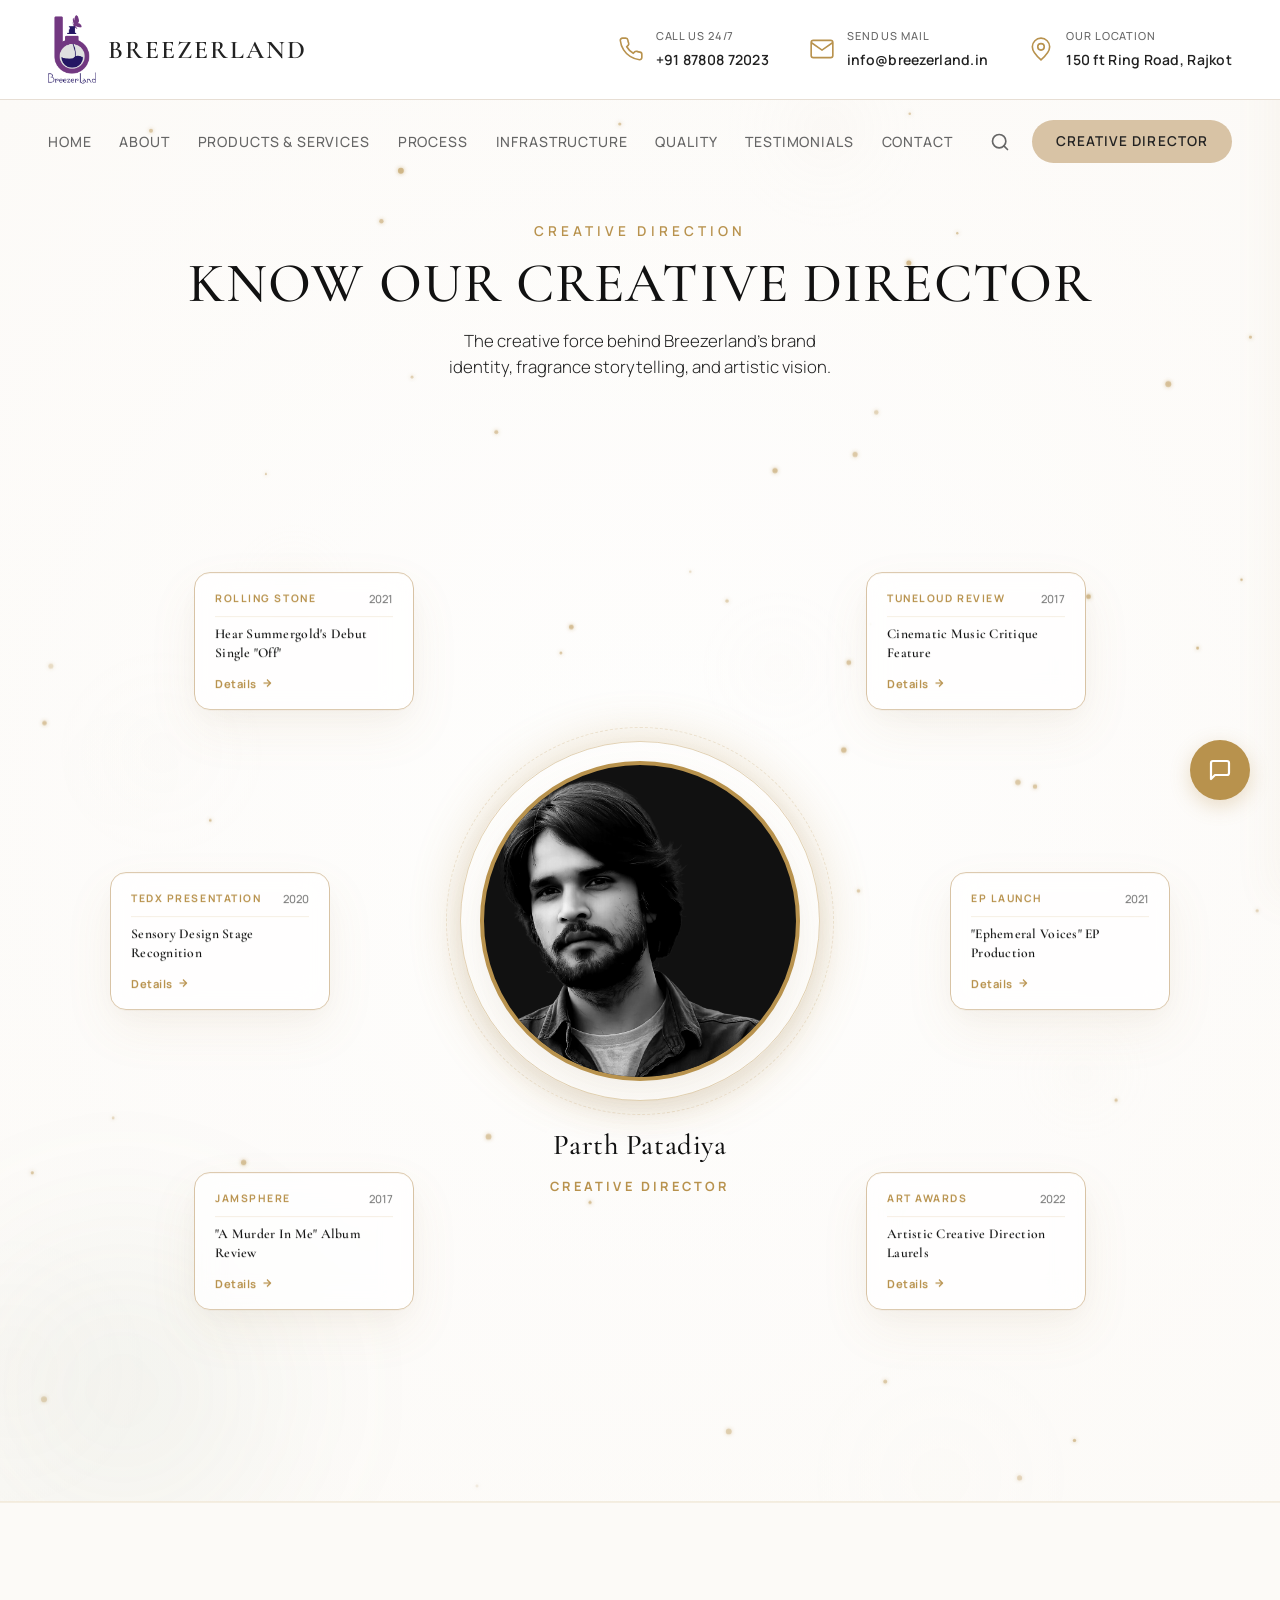
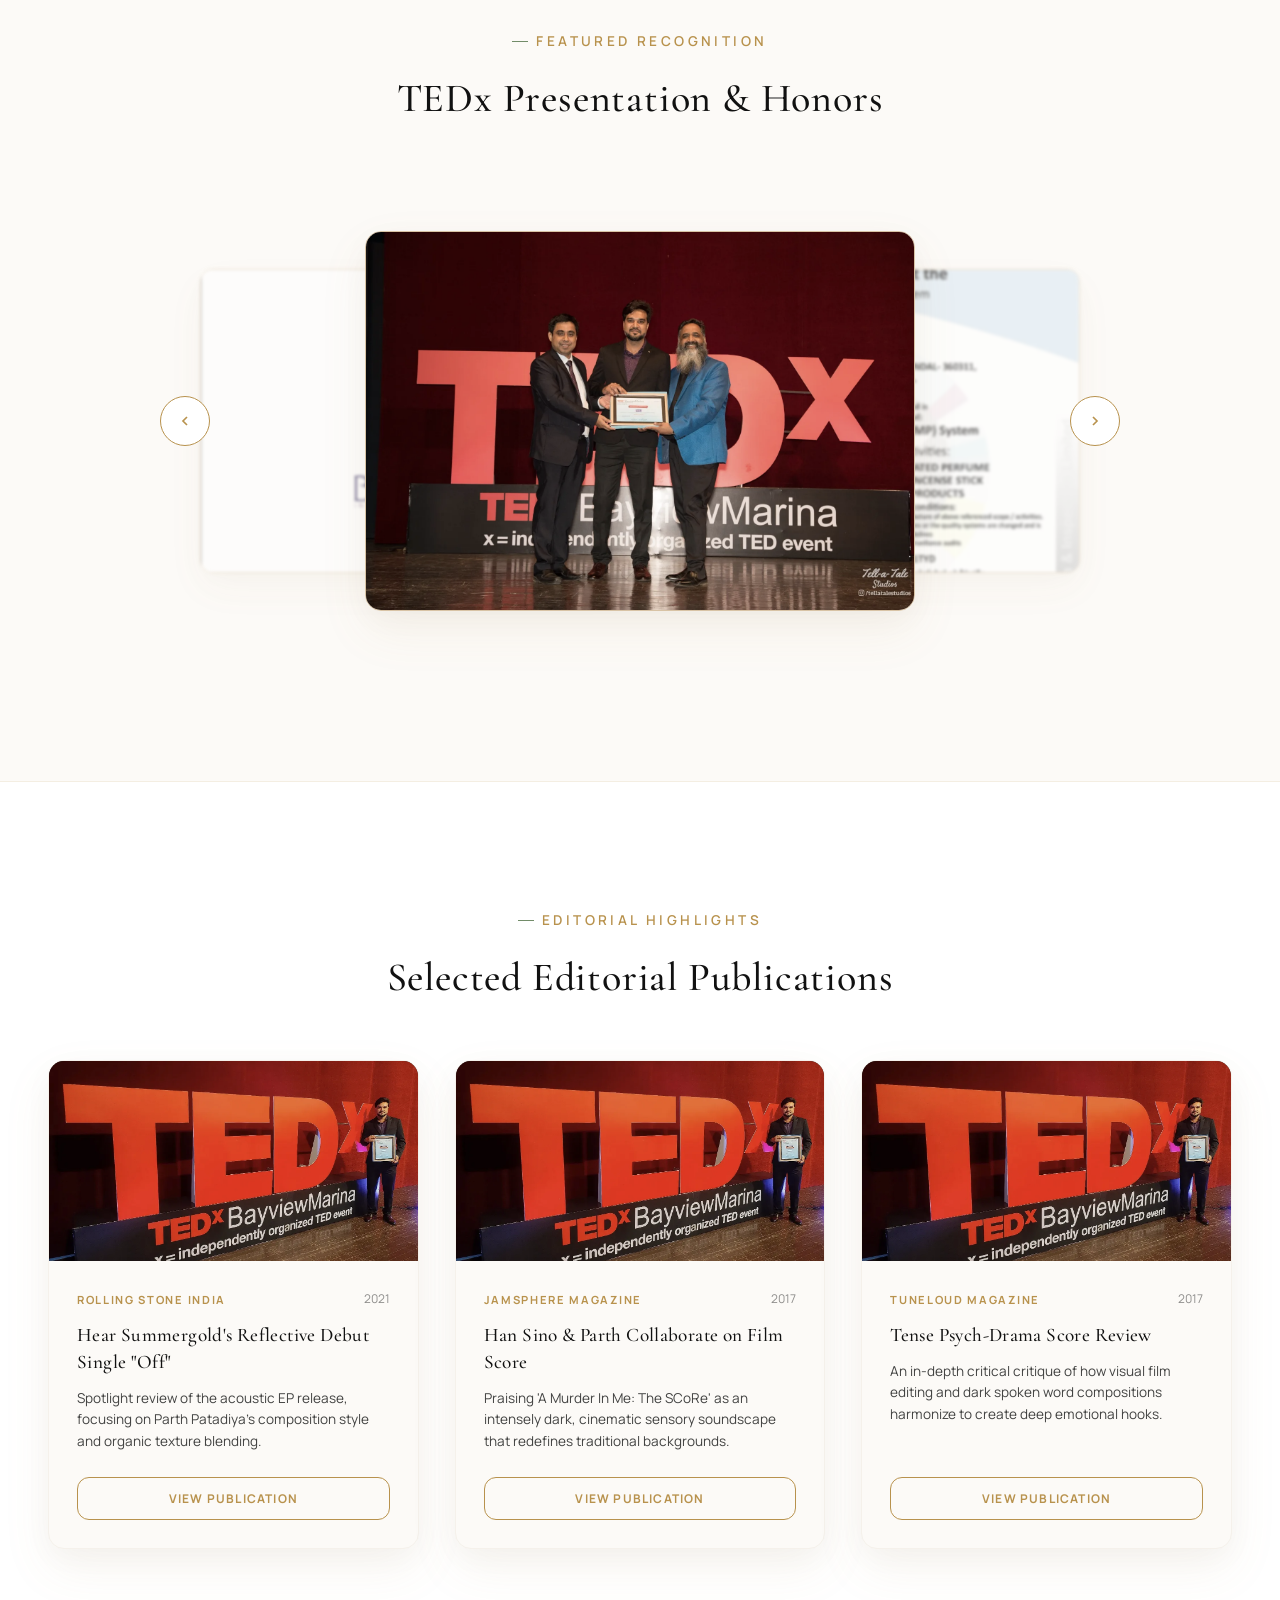
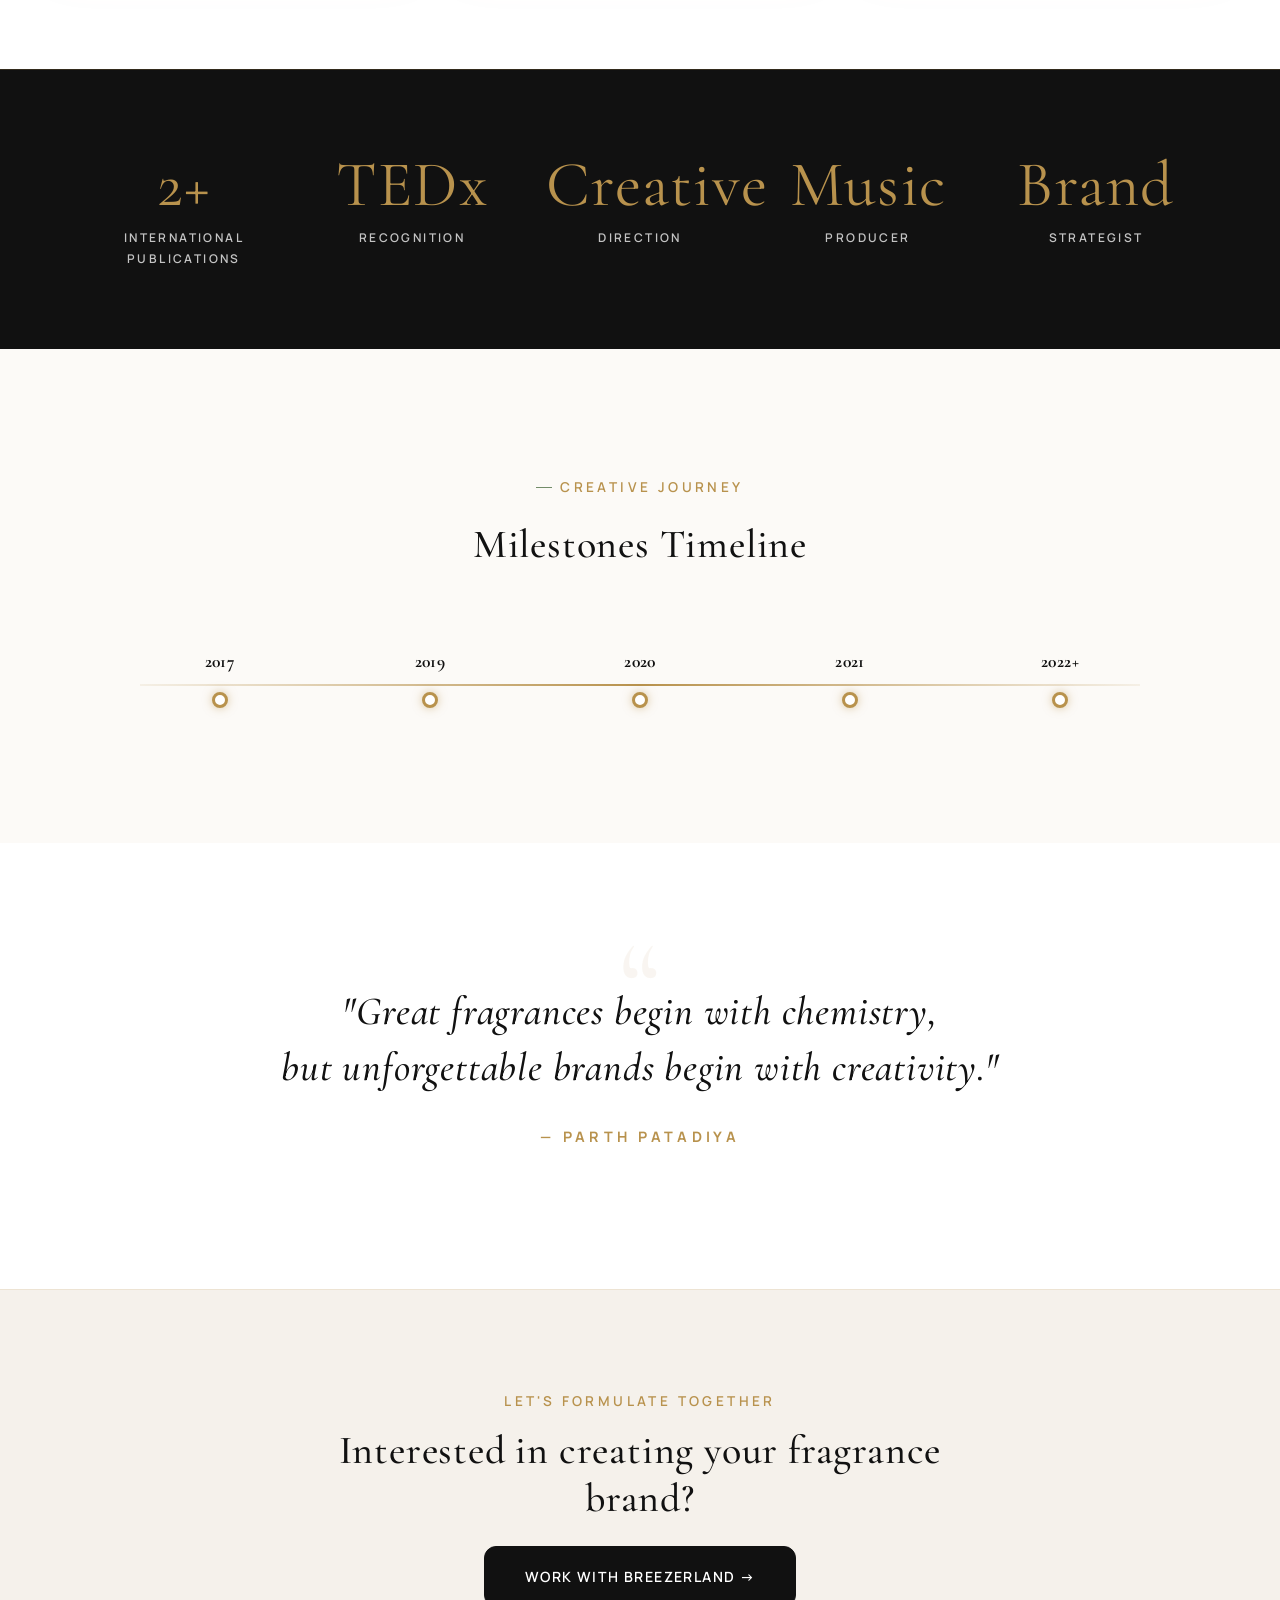
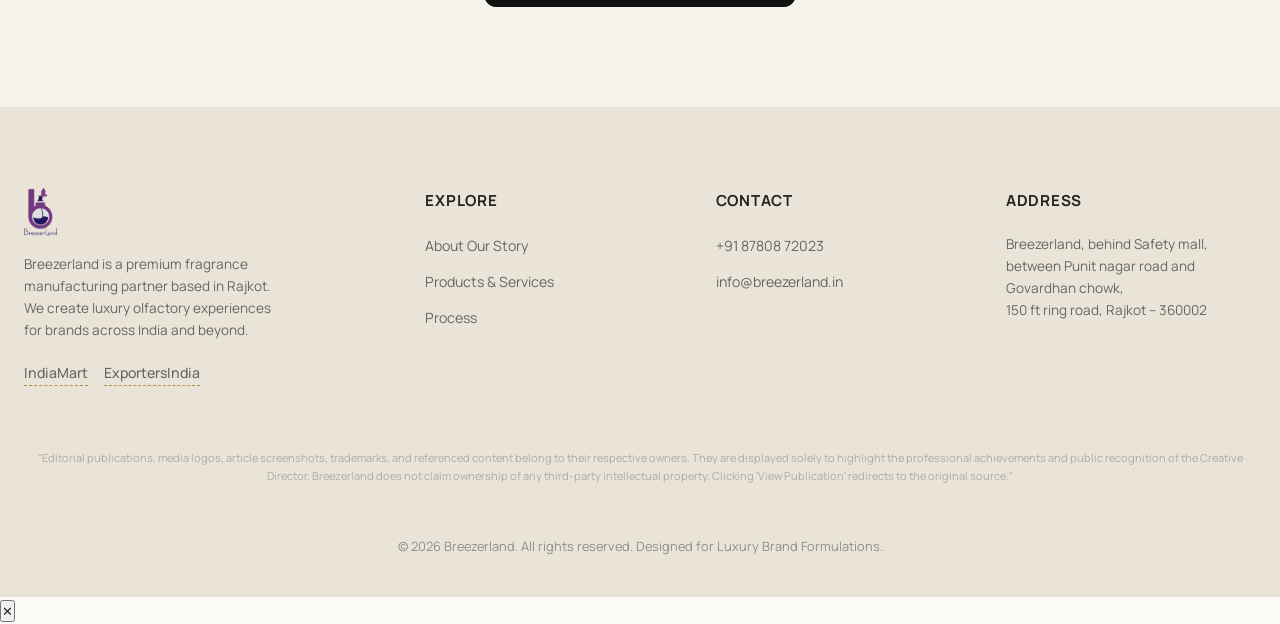
==== commit 4e875679: "feat: implement factory gallery, certifications redesign, unified smart contact system, and nav draw" ====
--- a/creative-director/index.html
+++ b/creative-director/index.html
@@ -5,7 +5,6 @@
   <meta name="viewport" content="width=device-width, initial-scale=1.0" />
   <title>Creative Director | Breezerland — Parth Patadiya</title>
   <meta name="description" content="Discover the creative director behind Breezerland's premium fragrance storytelling and luxury brand identity." />
-  <meta name="keywords" content="creative director, fragrance storytelling, luxury perfume branding, Parth Patadiya, premium fragrance creative direction" />
   <link rel="preconnect" href="https://fonts.googleapis.com" />
   <link rel="preconnect" href="https://fonts.gstatic.com" crossorigin />
   <link href="https://fonts.googleapis.com/css2?family=Cormorant+Garamond:ital,wght@0,400;0,500;0,600;0,700;1,400&family=Manrope:wght@300;400;500;600;700&display=swap" rel="stylesheet" />
@@ -42,11 +41,11 @@
             <span class="info-content">+91 87808 72023</span>
           </div>
         </a>
-        <a href="mailto:info@breezerland.com" class="info-block">
+        <a href="mailto:info@breezerland.in" class="info-block">
           <svg class="info-icon" viewBox="0 0 24 24" stroke="currentColor"><path d="M4 4h16c1.1 0 2 .9 2 2v12c0 1.1-.9 2-2 2H4c-1.1 0-2-.9-2-2V6c0-1.1.9-2 2-2z"/><polyline points="22,6 12,13 2,6"/></svg>
           <div class="info-block-text">
             <span class="info-title">Send Us Mail</span>
-            <span class="info-content">info@breezerland.com</span>
+            <span class="info-content">info@breezerland.in</span>
           </div>
         </a>
         <a href="https://maps.google.com/?q=Breezerland,+Safety+mall,+Govardhan+chowk,+Rajkot" target="_blank" rel="noreferrer" class="info-block">
@@ -112,9 +111,9 @@
             <svg class="contact-icon" viewBox="0 0 24 24" stroke="currentColor"><path d="M22 16.92v3a2 2 0 0 1-2.18 2 19.79 19.79 0 0 1-8.63-3.07 19.5 19.5 0 0 1-6-6 19.79 19.79 0 0 1-3.07-8.67A2 2 0 0 1 4.11 2h3a2 2 0 0 1 2 1.72 12.84 12.84 0 0 0 .7 2.81 2 2 0 0 1-.45 2.11L8.09 9.91a16 16 0 0 0 6 6l1.27-1.27a2 2 0 0 1 2.11-.45 12.84 12.84 0 0 0 2.81.7A2 2 0 0 1 22 16.92z"/></svg>
             <span>+91 87808 72023</span>
           </a>
-          <a href="mailto:info@breezerland.com" class="mobile-contact-item">
+          <a href="mailto:info@breezerland.in" class="mobile-contact-item">
             <svg class="contact-icon" viewBox="0 0 24 24" stroke="currentColor"><path d="M4 4h16c1.1 0 2 .9 2 2v12c0 1.1-.9 2-2 2H4c-1.1 0-2-.9-2-2V6c0-1.1.9-2 2-2z"/><polyline points="22,6 12,13 2,6"/></svg>
-            <span>info@breezerland.com</span>
+            <span>info@breezerland.in</span>
           </a>
           <div class="mobile-contact-item font-address">
             <svg class="contact-icon" viewBox="0 0 24 24" stroke="currentColor"><path d="M12 2a8 8 0 0 0-8 8c0 5.25 8 12 8 12s8-6.75 8-12a8 8 0 0 0-8-8z"/><circle cx="12" cy="10" r="3"/></svg>
@@ -172,7 +171,7 @@
 
         <!-- Floating Achievement Cards (orbit around portrait) -->
         <!-- Card 1: Rolling Stone -->
-        <div class="orbit-card" data-id="rolling-stone" style="left:0; top:0;">
+        <div class="orbit-card" data-id="rolling-stone">
           <div class="orbit-card-inner">
             <div class="orbit-card-header">
               <span class="orbit-card-publication">Rolling Stone</span>
@@ -187,7 +186,7 @@
         </div>
 
         <!-- Card 2: TEDx -->
-        <div class="orbit-card" data-id="tedx-recognition" style="left:0; top:0;">
+        <div class="orbit-card" data-id="tedx-recognition">
           <div class="orbit-card-inner">
             <div class="orbit-card-header">
               <span class="orbit-card-publication">TEDx Presentation</span>
@@ -202,7 +201,7 @@
         </div>
 
         <!-- Card 3: JamSphere -->
-        <div class="orbit-card" data-id="jamsphere" style="left:0; top:0;">
+        <div class="orbit-card" data-id="jamsphere">
           <div class="orbit-card-inner">
             <div class="orbit-card-header">
               <span class="orbit-card-publication">JamSphere</span>
@@ -217,7 +216,7 @@
         </div>
 
         <!-- Card 4: TuneLoud -->
-        <div class="orbit-card" data-id="tuneloud" style="left:0; top:0;">
+        <div class="orbit-card" data-id="tuneloud">
           <div class="orbit-card-inner">
             <div class="orbit-card-header">
               <span class="orbit-card-publication">TuneLoud Review</span>
@@ -232,7 +231,7 @@
         </div>
 
         <!-- Card 5: Music -->
-        <div class="orbit-card" data-id="music" style="left:0; top:0;">
+        <div class="orbit-card" data-id="music">
           <div class="orbit-card-inner">
             <div class="orbit-card-header">
               <span class="orbit-card-publication">EP Launch</span>
@@ -247,7 +246,7 @@
         </div>
 
         <!-- Card 6: Awards -->
-        <div class="orbit-card" data-id="awards" style="left:0; top:0;">
+        <div class="orbit-card" data-id="awards">
           <div class="orbit-card-inner">
             <div class="orbit-card-header">
               <span class="orbit-card-publication">Art Awards</span>
@@ -677,7 +676,7 @@
       <div>
         <h4>Contact</h4>
         <a href="tel:+918780872023">+91 87808 72023</a>
-        <a href="mailto:info@breezerland.com">info@breezerland.com</a>
+        <a href="mailto:info@breezerland.in">info@breezerland.in</a>
       </div>
       <div>
         <h4>Address</h4>
@@ -732,7 +731,7 @@
           <svg width="20" height="20" viewBox="0 0 24 24" fill="none" stroke="currentColor" stroke-width="2" stroke-linecap="round" stroke-linejoin="round"><path d="M22 16.92v3a2 2 0 0 1-2.18 2 19.79 19.79 0 0 1-8.63-3.07 19.5 19.5 0 0 1-6-6 19.79 19.79 0 0 1-3.07-8.67A2 2 0 0 1 4.11 2h3a2 2 0 0 1 2 1.72 12.84 12.84 0 0 0 .7 2.81 2 2 0 0 1-.45 2.11L8.09 9.91a16 16 0 0 0 6 6l1.27-1.27a2 2 0 0 1 2.11-.45 12.84 12.84 0 0 0 2.81.7A2 2 0 0 1 22 16.92z"></path></svg>
           <span>Call Now</span>
         </a>
-        <a href="mailto:info@breezerland.com" class="btn-popup btn-popup-email">
+        <a href="mailto:info@breezerland.in" class="btn-popup btn-popup-email">
           <svg width="20" height="20" viewBox="0 0 24 24" fill="none" stroke="currentColor" stroke-width="2" stroke-linecap="round" stroke-linejoin="round"><path d="M4 4h16c1.1 0 2 .9 2 2v12c0 1.1-.9 2-2 2H4c-1.1 0-2-.9-2-2V6c0-1.1.9-2 2-2z"></path><polyline points="22,6 12,13 2,6"></polyline></svg>
           <span>Email</span>
         </a>
@@ -819,5 +818,6 @@
       if (event.key === 'Escape') closeLightbox({ target: document.getElementById('creativeLightbox'), currentTarget: document.getElementById('creativeLightbox'), type: 'keydown', key: 'Escape' });
     });
   </script>
+  <script src="../smart-contact.js"></script>
 </body>
 </html>
--- a/styles.css
+++ b/styles.css
@@ -2825,12 +2825,14 @@
   .mobile-menu-panel {
     width: min(320px, 85vw) !important;
     background: var(--bg-primary) !important; /* Warm Ivory */
-    padding: 80px 24px 40px !important;
+    padding: 80px 0 40px !important;
     overflow-y: auto !important;
     box-shadow: -10px 0 40px rgba(184, 146, 77, 0.08) !important;
     border-left: 1px solid var(--border-color) !important;
     transform: translateX(100%);
     transition: transform 300ms cubic-bezier(0.77, 0, 0.175, 1) !important;
+    display: flex;
+    flex-direction: column;
   }
 
   .mobile-menu-backdrop {
@@ -2840,12 +2842,13 @@
   .mobile-menu-divider {
     height: 1px;
     background: var(--border-color);
-    margin: 20px 0;
+    width: calc(100% - 48px);
+    margin: 20px auto;
   }
 
   .mobile-menu-links {
     list-style: none;
-    padding: 0;
+    padding: 0 24px;
     margin: 0;
     display: flex;
     flex-direction: column;
@@ -2877,13 +2880,17 @@
     opacity: 0;
     transform: translateY(15px);
     transition: opacity 0.4s ease, transform 0.4s ease;
+    display: flex;
+    justify-content: center;
+    width: 100%;
   }
 
   .btn-quote-mobile {
     display: flex;
     align-items: center;
     justify-content: center;
-    width: 100%;
+    width: calc(100% - 48px);
+    max-width: 100%;
     height: 48px;
     border-radius: 24px;
     background: var(--gold-luxury);
@@ -2910,6 +2917,7 @@
     display: flex;
     flex-direction: column;
     gap: 16px;
+    padding: 0 24px;
   }
 
   .mobile-contact-item {
@@ -2946,6 +2954,9 @@
     opacity: 0;
     transform: translateY(15px);
     transition: opacity 0.4s ease, transform 0.4s ease;
+    display: flex;
+    justify-content: center;
+    width: 100%;
   }
 
   .btn-whatsapp-mobile {
@@ -2953,7 +2964,8 @@
     align-items: center;
     justify-content: center;
     gap: 8px;
-    width: 100%;
+    width: calc(100% - 48px);
+    max-width: 100%;
     height: 48px;
     border-radius: 24px;
     background: #25d366;
@@ -2982,6 +2994,29 @@
     opacity: 0;
     transform: translateY(15px);
     transition: opacity 0.4s ease, transform 0.4s ease;
+    padding: 0 24px;
+  }
+
+  /* Tablet specific overrides (768px - 1024px) */
+  @media (min-width: 768px) and (max-width: 1024px) {
+    .mobile-menu-links {
+      padding: 0 28px;
+    }
+    .mobile-menu-divider {
+      width: calc(100% - 56px);
+    }
+    .btn-quote-mobile {
+      width: calc(100% - 56px);
+    }
+    .mobile-menu-contact {
+      padding: 0 28px;
+    }
+    .btn-whatsapp-mobile {
+      width: calc(100% - 56px);
+    }
+    .mobile-menu-socials {
+      padding: 0 28px;
+    }
   }
 
   .mobile-menu-socials a {
@@ -3334,4 +3369,860 @@
   }
 }
 
-
+/* ==========================================================================
+   FACTORY GALLERY & LIGHTBOX SECTION
+   ========================================================================== */
+
+.factory-gallery-section {
+  padding: 100px 0;
+  background-color: var(--card-bg);
+  position: relative;
+  overflow: hidden;
+  border-bottom: 1px solid var(--border-color);
+}
+
+.factory-gallery-section .section-heading {
+  text-align: center;
+  margin-bottom: 60px;
+  max-width: 800px;
+  margin-left: auto;
+  margin-right: auto;
+}
+
+.factory-gallery-section .section-label {
+  display: inline-flex;
+  align-items: center;
+  justify-content: center;
+  font-size: 0.85rem;
+  letter-spacing: 0.25em;
+  color: #C49A4A;
+  font-weight: 700;
+  text-transform: uppercase;
+  margin-bottom: 16px;
+}
+
+.factory-gallery-section h2 {
+  font-family: 'Cormorant Garamond', Georgia, serif;
+  font-size: clamp(2rem, 3.5vw, 2.75rem);
+  line-height: 1.2;
+  font-weight: 500;
+  margin-bottom: 16px;
+  color: var(--text-primary);
+}
+
+.factory-gallery-section .section-desc {
+  color: var(--text-secondary);
+  font-size: 1.05rem;
+  line-height: 1.7;
+  font-weight: 300;
+}
+
+/* Asymmetric Masonry Grid */
+.factory-gallery-grid {
+  display: grid;
+  grid-template-columns: repeat(4, 1fr);
+  grid-auto-rows: 240px;
+  gap: 32px;
+  margin-top: 40px;
+}
+
+/* Base Card Styling */
+.gallery-card {
+  position: relative;
+  background: var(--card-bg);
+  border-radius: var(--radius-card);
+  border: 1.5px solid rgba(196, 154, 74, 0.18);
+  box-shadow: var(--shadow-soft);
+  overflow: hidden;
+  cursor: pointer;
+  will-change: transform, box-shadow;
+  display: block;
+}
+
+.gallery-image-wrapper {
+  width: 100%;
+  height: 100%;
+  overflow: hidden;
+  position: relative;
+}
+
+.gallery-card img {
+  width: 100%;
+  height: 116%; /* Taller to allow parallax shifting without revealing white edges */
+  object-fit: cover;
+  object-position: center center;
+  will-change: transform;
+}
+
+/* Asymmetric Desktop Masonry Layout Grid Spans */
+.gallery-card:nth-child(1) { grid-column: span 2; grid-row: span 2; } /* Large Featured */
+.gallery-card:nth-child(2) { grid-column: span 1; grid-row: span 1; }
+.gallery-card:nth-child(3) { grid-column: span 1; grid-row: span 2; } /* Tall */
+.gallery-card:nth-child(4) { grid-column: span 1; grid-row: span 1; }
+.gallery-card:nth-child(5) { grid-column: span 2; grid-row: span 1; } /* Wide */
+.gallery-card:nth-child(6) { grid-column: span 1; grid-row: span 2; } /* Tall */
+.gallery-card:nth-child(7) { grid-column: span 1; grid-row: span 1; }
+.gallery-card:nth-child(8) { grid-column: span 1; grid-row: span 1; }
+.gallery-card:nth-child(9) { grid-column: span 2; grid-row: span 2; } /* Large Featured 2 */
+.gallery-card:nth-child(10) { grid-column: span 1; grid-row: span 1; }
+.gallery-card:nth-child(11) { grid-column: span 1; grid-row: span 2; } /* Tall */
+.gallery-card:nth-child(12) { grid-column: span 1; grid-row: span 1; }
+.gallery-card:nth-child(13) { grid-column: span 2; grid-row: span 1; } /* Wide */
+.gallery-card:nth-child(14) { grid-column: span 1; grid-row: span 1; }
+.gallery-card:nth-child(15) { grid-column: span 1; grid-row: span 1; }
+
+/* Image Overlays & Interactions (Hover States) */
+.gallery-card-overlay {
+  position: absolute;
+  inset: 0;
+  background: linear-gradient(to top, rgba(17, 17, 17, 0.8) 0%, rgba(17, 17, 17, 0.2) 60%, rgba(17, 17, 17, 0) 100%);
+  display: flex;
+  flex-direction: column;
+  justify-content: flex-end;
+  align-items: flex-start;
+  padding: 24px;
+  z-index: 2;
+  opacity: 0;
+  transition: opacity 0.5s ease;
+}
+
+.gallery-card-info {
+  display: flex;
+  flex-direction: column;
+  gap: 6px;
+  width: 100%;
+  transform: translateY(20px);
+  opacity: 0;
+  transition: transform 0.5s cubic-bezier(0.16, 1, 0.3, 1), opacity 0.5s ease;
+}
+
+.gallery-card-tag {
+  font-size: 0.65rem;
+  text-transform: uppercase;
+  letter-spacing: 0.15em;
+  color: var(--gold-champagne);
+  font-weight: 700;
+}
+
+.gallery-card-title {
+  font-family: 'Cormorant Garamond', Georgia, serif;
+  font-size: 1.35rem;
+  color: #FFFFFF;
+  line-height: 1.25;
+}
+
+.gallery-card-btn {
+  display: inline-flex;
+  align-items: center;
+  gap: 6px;
+  font-size: 0.75rem;
+  text-transform: uppercase;
+  letter-spacing: 0.1em;
+  color: #C49A4A;
+  font-weight: 700;
+  margin-top: 8px;
+  transition: color 0.3s ease;
+}
+
+/* Desktop-Only Hover Animations */
+@media (min-width: 1025px) {
+  .gallery-card {
+    transition: transform 0.6s cubic-bezier(0.16, 1, 0.3, 1),
+                box-shadow 0.6s cubic-bezier(0.16, 1, 0.3, 1),
+                border-color 0.4s ease;
+  }
+  
+  .gallery-card:hover {
+    transform: translateY(-12px) scale(1.03);
+    box-shadow: 0 30px 60px rgba(196, 154, 74, 0.22), 0 10px 20px rgba(0, 0, 0, 0.04);
+    border-color: #C49A4A;
+  }
+  
+  .gallery-card:hover .gallery-image-wrapper {
+    transform: scale(1.08); /* Zoom the image wrapper inside to 108% */
+  }
+  
+  .gallery-image-wrapper {
+    transition: transform 0.6s cubic-bezier(0.16, 1, 0.3, 1);
+  }
+  
+  .gallery-card:hover .gallery-card-overlay {
+    opacity: 1;
+  }
+  
+  .gallery-card:hover .gallery-card-info {
+    transform: translateY(0);
+    opacity: 1;
+  }
+}
+
+/* Tablet & Mobile Layout Adaptations */
+@media (max-width: 1024px) {
+  /* Overlay is always visible on touch screens since hover doesn't exist */
+  .gallery-card-overlay {
+    opacity: 1;
+    background: linear-gradient(to top, rgba(17, 17, 17, 0.85) 0%, rgba(17, 17, 17, 0) 50%);
+    padding: 16px;
+  }
+  
+  .gallery-card-info {
+    transform: none;
+    opacity: 1;
+  }
+  
+  .gallery-card-title {
+    font-size: 1.15rem;
+  }
+  
+  .gallery-card-btn {
+    display: none; /* Hide hover details button to preserve space on mobile/tablet */
+  }
+}
+
+/* Tablet Layout (768px - 1024px) */
+@media (min-width: 768px) and (max-width: 1024px) {
+  .factory-gallery-grid {
+    grid-template-columns: repeat(2, 1fr);
+    grid-auto-rows: 260px;
+    gap: 24px;
+  }
+  
+  /* Symmetrical 2-column masonry mappings for Tablet */
+  .gallery-card:nth-child(1) { grid-column: span 2; grid-row: span 2; }
+  .gallery-card:nth-child(2) { grid-column: span 1; grid-row: span 1; }
+  .gallery-card:nth-child(3) { grid-column: span 1; grid-row: span 2; }
+  .gallery-card:nth-child(4) { grid-column: span 1; grid-row: span 1; }
+  .gallery-card:nth-child(5) { grid-column: span 2; grid-row: span 1; }
+  .gallery-card:nth-child(6) { grid-column: span 1; grid-row: span 2; }
+  .gallery-card:nth-child(7) { grid-column: span 1; grid-row: span 1; }
+  .gallery-card:nth-child(8) { grid-column: span 1; grid-row: span 1; }
+  .gallery-card:nth-child(9) { grid-column: span 2; grid-row: span 2; }
+  .gallery-card:nth-child(10) { grid-column: span 1; grid-row: span 1; }
+  .gallery-card:nth-child(11) { grid-column: span 1; grid-row: span 2; }
+  .gallery-card:nth-child(12) { grid-column: span 1; grid-row: span 1; }
+  .gallery-card:nth-child(13) { grid-column: span 2; grid-row: span 1; }
+  .gallery-card:nth-child(14) { grid-column: span 1; grid-row: span 1; }
+  .gallery-card:nth-child(15) { grid-column: span 1; grid-row: span 1; }
+}
+
+/* Mobile Layout (<768px) */
+@media (max-width: 767px) {
+  .factory-gallery-grid {
+    grid-template-columns: 1fr;
+    grid-auto-rows: auto;
+    gap: 36px;
+    margin-top: 30px;
+  }
+  
+  .gallery-card {
+    grid-column: span 1 !important;
+    grid-row: span 1 !important;
+    height: 320px; /* Symmetrical height on mobile to prevent squishing */
+  }
+  
+  .gallery-card img {
+    height: 100%; /* No parallax on mobile for performance */
+  }
+}
+
+/* ==========================================================================
+   PREMIUM LIGHTBOX OVERLAY
+   ========================================================================== */
+
+.gallery-lightbox {
+  position: fixed;
+  inset: 0;
+  background-color: rgba(17, 17, 17, 0.92);
+  backdrop-filter: blur(20px);
+  -webkit-backdrop-filter: blur(20px);
+  z-index: 99999;
+  display: flex;
+  align-items: center;
+  justify-content: center;
+  opacity: 0;
+  pointer-events: none;
+  transition: opacity 0.5s cubic-bezier(0.25, 1, 0.5, 1);
+  user-select: none;
+}
+
+.gallery-lightbox.active {
+  opacity: 1;
+  pointer-events: all;
+}
+
+.lightbox-close-btn {
+  position: absolute;
+  top: 30px;
+  right: 30px;
+  background: none;
+  border: none;
+  color: #FFFFFF;
+  font-size: 2.2rem;
+  cursor: pointer;
+  z-index: 100000;
+  transition: transform 0.4s cubic-bezier(0.16, 1, 0.3, 1), color 0.3s ease;
+  width: 50px;
+  height: 50px;
+  display: flex;
+  align-items: center;
+  justify-content: center;
+}
+
+.lightbox-close-btn:hover {
+  transform: rotate(90deg);
+  color: #C49A4A;
+}
+
+.lightbox-nav-btn {
+  position: absolute;
+  top: 50%;
+  transform: translateY(-50%);
+  background: rgba(255, 255, 255, 0.05);
+  border: 1px solid rgba(255, 255, 255, 0.15);
+  color: #FFFFFF;
+  width: 60px;
+  height: 60px;
+  border-radius: 50%;
+  display: flex;
+  align-items: center;
+  justify-content: center;
+  cursor: pointer;
+  z-index: 100000;
+  transition: all 0.4s cubic-bezier(0.16, 1, 0.3, 1);
+}
+
+.lightbox-nav-btn:hover {
+  background: #FFFFFF;
+  color: #111111;
+  border-color: #FFFFFF;
+  box-shadow: 0 0 20px rgba(255, 255, 255, 0.2);
+}
+
+.lightbox-nav-btn.prev-btn {
+  left: 40px;
+}
+
+.lightbox-nav-btn.next-btn {
+  right: 40px;
+}
+
+.lightbox-content {
+  max-width: 85vw;
+  max-height: 80vh;
+  display: flex;
+  flex-direction: column;
+  align-items: center;
+  position: relative;
+  z-index: 99999;
+}
+
+.lightbox-img-container {
+  width: 100%;
+  max-height: 72vh;
+  display: flex;
+  justify-content: center;
+  align-items: center;
+  overflow: hidden;
+  border-radius: 12px;
+  border: 1.5px solid rgba(196, 154, 74, 0.3);
+  box-shadow: 0 30px 80px rgba(0, 0, 0, 0.6);
+  background: #0d0d0d;
+}
+
+.lightbox-content img {
+  max-width: 100%;
+  max-height: 72vh;
+  object-fit: contain;
+  transform: scale(0.93) translateY(10px);
+  opacity: 0;
+  transition: transform 0.6s cubic-bezier(0.16, 1, 0.3, 1), opacity 0.5s ease;
+}
+
+.gallery-lightbox.active .lightbox-content img {
+  transform: scale(1) translateY(0);
+  opacity: 1;
+}
+
+.lightbox-caption {
+  color: var(--gold-champagne);
+  margin-top: 24px;
+  font-family: 'Cormorant Garamond', Georgia, serif;
+  font-size: 1.6rem;
+  letter-spacing: 0.05em;
+  text-align: center;
+  text-shadow: 0 2px 10px rgba(0, 0, 0, 0.5);
+  opacity: 0;
+  transform: translateY(10px);
+  transition: transform 0.5s ease 0.1s, opacity 0.5s ease 0.1s;
+}
+
+.gallery-lightbox.active .lightbox-caption {
+  opacity: 1;
+  transform: translateY(0);
+}
+
+/* Lightbox Responsive Adjustments */
+@media (max-width: 1024px) {
+  .lightbox-nav-btn {
+    display: none; /* Hide navigation buttons on mobile/tablet — use swipe gestures instead */
+  }
+  
+  .lightbox-content {
+    max-width: 92vw;
+  }
+  
+  .lightbox-img-container {
+    max-height: 65vh;
+  }
+  
+  .lightbox-content img {
+    max-height: 65vh;
+  }
+  
+  .lightbox-caption {
+    font-size: 1.3rem;
+    margin-top: 16px;
+    padding: 0 10px;
+  }
+}
+
+/* ==========================================================================
+   FEATURED CERTIFICATE CARD (TEDx APPRECIATION)
+   ========================================================================== */
+
+.reveal-up-scale {
+  opacity: 0;
+  transform: translateY(35px) scale(0.95);
+  transition: opacity 0.95s cubic-bezier(0.25, 1, 0.5, 1), transform 0.95s cubic-bezier(0.25, 1, 0.5, 1);
+}
+
+.reveal-up-scale.reveal-visible {
+  opacity: 1;
+  transform: none;
+}
+
+.featured-cert-card {
+  background: var(--bg-primary);
+  border: 1.5px solid rgba(196, 154, 74, 0.2);
+  border-radius: 16px;
+  overflow: hidden;
+  box-shadow: var(--shadow-soft);
+  cursor: pointer;
+  position: relative;
+  max-width: 840px;
+  margin: 0 auto;
+  width: 70%;
+}
+
+.featured-flex-container {
+  display: flex;
+  flex-direction: row;
+  min-height: 380px;
+}
+
+.featured-img-side {
+  flex: 1.1;
+  position: relative;
+  overflow: hidden;
+  background: #faf9f6;
+}
+
+.featured-cert-img {
+  width: 100%;
+  height: 100%;
+  object-fit: cover;
+  object-position: center center;
+  display: block;
+  transition: transform 0.6s cubic-bezier(0.16, 1, 0.3, 1);
+}
+
+.featured-content-side {
+  flex: 1.3;
+  padding: 40px 48px;
+  display: flex;
+  flex-direction: column;
+  justify-content: center;
+}
+
+.featured-badge {
+  position: absolute;
+  top: 20px;
+  left: 20px;
+  background: #C49A4A;
+  color: #FFFFFF;
+  font-size: 0.65rem;
+  font-weight: 700;
+  text-transform: uppercase;
+  letter-spacing: 0.15em;
+  padding: 6px 14px;
+  border-radius: 20px;
+  z-index: 10;
+  box-shadow: 0 4px 10px rgba(196, 154, 74, 0.25);
+}
+
+/* Desktop-Only Hover Visual Enhancements */
+@media (min-width: 1025px) {
+  .featured-cert-card {
+    transition: transform 0.6s cubic-bezier(0.16, 1, 0.3, 1),
+                box-shadow 0.6s cubic-bezier(0.16, 1, 0.3, 1),
+                border-color 0.4s ease;
+  }
+  
+  .featured-cert-card:hover {
+    transform: translateY(-8px);
+    box-shadow: 0 24px 50px rgba(196, 154, 74, 0.22), 0 8px 24px rgba(0, 0, 0, 0.05);
+    border-color: #C49A4A !important;
+  }
+  
+  .featured-cert-card:hover .featured-cert-img {
+    transform: scale(1.05);
+  }
+  
+  .featured-cert-card:hover .cert-overlay {
+    opacity: 1 !important;
+  }
+  
+  .featured-cert-card button:hover {
+    background: #C49A4A !important;
+    color: #FFFFFF !important;
+    border-color: #C49A4A !important;
+  }
+  
+  /* Glass Reflection Shine Sweep */
+  .featured-cert-card::before {
+    content: '';
+    position: absolute;
+    top: 0;
+    left: -150%;
+    width: 60%;
+    height: 100%;
+    background: linear-gradient(
+      90deg,
+      rgba(255, 255, 255, 0) 0%,
+      rgba(255, 255, 255, 0.22) 50%,
+      rgba(255, 255, 255, 0) 100%
+    );
+    transform: skewX(-25deg);
+    z-index: 5;
+    pointer-events: none;
+  }
+  
+  .featured-cert-card:hover::before {
+    left: 150%;
+    transition: left 1.1s cubic-bezier(0.25, 1, 0.5, 1);
+  }
+}
+
+/* Tablet Layout Constraints */
+@media (max-width: 1024px) {
+  .featured-cert-card {
+    width: 90%;
+  }
+  
+  .featured-flex-container {
+    flex-direction: column;
+  }
+  
+  .featured-img-side {
+    aspect-ratio: 4/3;
+  }
+  
+  .featured-content-side {
+    padding: 36px 30px !important;
+  }
+  
+  .featured-cert-card .cert-overlay {
+    display: none !important;
+  }
+}
+
+/* Mobile Breakpoint Adjustments */
+@media (max-width: 767px) {
+  .featured-cert-card {
+    width: 100% !important;
+  }
+  
+  .featured-img-side {
+    aspect-ratio: 4/3;
+  }
+  
+  .featured-content-side {
+    padding: 28px 20px !important;
+  }
+  
+  .featured-content-side h4 {
+    font-size: 1.5rem !important;
+  }
+}
+
+/* Faint Luxury Dots Divider */
+.cert-divider-dots {
+  display: flex;
+  justify-content: center;
+  align-items: center;
+  gap: 12px;
+  opacity: 0.75;
+  margin: clamp(1.75rem, 3.6vw + 0.6rem, 3.4rem) 0;
+  width: 100%;
+}
+
+.cert-divider-dots span {
+  width: 6px;
+  height: 6px;
+  background-color: #C49A4A;
+  border-radius: 50%;
+  display: inline-block;
+}
+
+.cert-divider-dots span:nth-child(2) {
+  width: 8px;
+  height: 8px;
+}
+
+/* ==========================================================================
+   SMART CONTACT MODAL & INLINE VALIDATION STYLES
+   ========================================================================== */
+
+/* Inline Form Errors */
+.inline-error-msg {
+  color: #d25a5a;
+  font-size: 0.76rem;
+  margin-top: 4px;
+  display: block;
+  font-weight: 500;
+  text-align: left;
+  letter-spacing: 0.01em;
+  font-family: 'Manrope', sans-serif;
+  animation: smart-error-fade 0.25s ease-out;
+}
+
+@keyframes smart-error-fade {
+  from { opacity: 0; transform: translateY(-4px); }
+  to { opacity: 1; transform: translateY(0); }
+}
+
+input.invalid,
+select.invalid,
+textarea.invalid {
+  border-color: #d25a5a !important;
+  box-shadow: 0 0 0 3px rgba(210, 90, 90, 0.08) !important;
+}
+
+/* Smart Contact Choice Modal Layout */
+.smart-contact-modal {
+  position: fixed;
+  inset: 0;
+  z-index: 100000;
+  display: flex;
+  align-items: center;
+  justify-content: center;
+  opacity: 0;
+  pointer-events: none;
+  transition: opacity 0.4s ease;
+  padding: 16px;
+}
+
+.smart-contact-modal.active {
+  opacity: 1;
+  pointer-events: all;
+}
+
+.smart-contact-modal-overlay {
+  position: absolute;
+  inset: 0;
+  background: rgba(17, 17, 17, 0.68);
+  backdrop-filter: blur(12px);
+  -webkit-backdrop-filter: blur(12px);
+}
+
+.smart-contact-modal-content {
+  position: relative;
+  background: #FFFFFF;
+  border: 1.5px solid rgba(196, 154, 74, 0.25);
+  border-radius: 20px;
+  width: min(460px, 100%);
+  padding: 40px 32px 32px;
+  box-shadow: 0 25px 60px rgba(184, 146, 77, 0.16), 0 10px 20px rgba(0, 0, 0, 0.06);
+  z-index: 10;
+  text-align: center;
+  transform: scale(0.93) translateY(15px);
+  transition: transform 0.4s cubic-bezier(0.16, 1, 0.3, 1);
+  will-change: transform;
+}
+
+.smart-contact-modal.active .smart-contact-modal-content {
+  transform: scale(1) translateY(0);
+}
+
+.smart-contact-close {
+  position: absolute;
+  top: 18px;
+  right: 18px;
+  background: none;
+  border: none;
+  font-size: 1.2rem;
+  color: var(--text-muted);
+  cursor: pointer;
+  width: 32px;
+  height: 32px;
+  display: flex;
+  align-items: center;
+  justify-content: center;
+  transition: color 0.3s ease, transform 0.3s ease;
+}
+
+.smart-contact-close:hover {
+  color: #C49A4A;
+  transform: rotate(90deg);
+}
+
+.smart-contact-title {
+  font-family: 'Cormorant Garamond', Georgia, serif;
+  font-size: 1.7rem;
+  font-weight: 500;
+  color: var(--text-primary);
+  margin-bottom: 8px;
+  line-height: 1.3;
+}
+
+.smart-contact-subtitle {
+  font-size: 0.9rem;
+  color: var(--text-secondary);
+  margin-bottom: 32px;
+  font-weight: 300;
+}
+
+.smart-contact-actions {
+  display: flex;
+  flex-direction: column;
+  gap: 16px;
+  margin-bottom: 24px;
+}
+
+.smart-contact-btn {
+  width: 100%;
+  padding: 14px 20px;
+  border-radius: 12px;
+  border: 1px solid var(--border-color);
+  font-family: 'Manrope', sans-serif;
+  font-size: 0.95rem;
+  font-weight: 600;
+  cursor: pointer;
+  display: flex;
+  align-items: center;
+  justify-content: center;
+  gap: 12px;
+  position: relative;
+  transition: all 0.3s cubic-bezier(0.16, 1, 0.3, 1);
+}
+
+.smart-contact-btn.btn-whatsapp {
+  background: #25D366;
+  color: #FFFFFF;
+  border-color: #25D366;
+}
+
+.smart-contact-btn.btn-whatsapp:hover {
+  background: #20ba5a;
+  border-color: #20ba5a;
+  transform: translateY(-2px);
+  box-shadow: 0 6px 16px rgba(37, 211, 102, 0.28);
+}
+
+.smart-contact-btn.btn-email {
+  background: #FFFFFF;
+  color: var(--text-primary);
+  border-color: rgba(196, 154, 74, 0.3);
+}
+
+.smart-contact-btn.btn-email:hover {
+  background: var(--bg-primary);
+  border-color: #C49A4A;
+  transform: translateY(-2px);
+  box-shadow: 0 6px 16px rgba(196, 154, 74, 0.14);
+}
+
+.smart-contact-btn:disabled {
+  opacity: 0.6;
+  cursor: not-allowed;
+  transform: none !important;
+  box-shadow: none !important;
+}
+
+.smart-contact-btn .btn-loader {
+  width: 16px;
+  height: 16px;
+  border: 2px solid transparent;
+  border-radius: 50%;
+  display: none;
+  animation: smart-spin 0.6s linear infinite;
+}
+
+.smart-contact-btn.loading .btn-loader {
+  display: inline-block;
+}
+
+.smart-contact-btn.loading .btn-icon {
+  display: none;
+}
+
+.smart-contact-btn.btn-whatsapp .btn-loader {
+  border-top-color: #FFFFFF;
+  border-left-color: #FFFFFF;
+}
+
+.smart-contact-btn.btn-email .btn-loader {
+  border-top-color: #C49A4A;
+  border-left-color: #C49A4A;
+}
+
+@keyframes smart-spin {
+  0% { transform: rotate(0deg); }
+  100% { transform: rotate(360deg); }
+}
+
+.smart-contact-status {
+  font-size: 0.82rem;
+  color: #C49A4A;
+  font-weight: 700;
+  letter-spacing: 0.05em;
+  text-transform: uppercase;
+  opacity: 0;
+  height: 18px;
+  margin-bottom: 16px;
+  transition: opacity 0.3s ease;
+  display: block;
+}
+
+.smart-contact-status.visible {
+  opacity: 1;
+}
+
+.smart-contact-cancel {
+  background: none;
+  border: none;
+  font-family: 'Manrope', sans-serif;
+  font-size: 0.9rem;
+  color: var(--text-muted);
+  font-weight: 500;
+  cursor: pointer;
+  transition: color 0.3s ease;
+}
+
+.smart-contact-cancel:hover {
+  color: var(--text-primary);
+  text-decoration: underline;
+}
+
+@media (max-width: 480px) {
+  .smart-contact-modal-content {
+    padding: 32px 20px 24px;
+  }
+  .smart-contact-title {
+    font-size: 1.45rem;
+  }
+}
+
+
+
+
--- a/creative-director/style.css
+++ b/creative-director/style.css
@@ -21,6 +21,11 @@
   
   --radius-cd-card: 16px;
   --radius-cd-btn: 12px;
+
+  /* Symmetrical orbit spacing configurations */
+  --orbit-radius-x: 420px;
+  --orbit-radius-y: 300px;
+  --orbit-offset-y: 20px;
 }
 
 /* Page Loader override for smooth entry */
@@ -241,8 +246,12 @@
 }
 
 /* Orbit Card Styling */
+/* Orbit Card Styling */
 .orbit-card {
   position: absolute;
+  top: 50%;
+  left: 50%;
+  transform: translate(-50%, -50%) translate(var(--tx), var(--ty));
   width: 220px;
   padding: 16px 20px;
   background: rgba(255, 255, 255, 0.75);
@@ -259,10 +268,45 @@
               background 0.4s ease;
 }
 
+/* Individual card symmetrical coordinates */
+.orbit-card[data-id="rolling-stone"] {
+  --tx: calc(-0.8 * var(--orbit-radius-x));
+  --ty: calc(-1 * var(--orbit-radius-y) + var(--orbit-offset-y));
+  --float-delay: 0s;
+}
+.orbit-card[data-id="tedx-recognition"] {
+  --tx: calc(-1 * var(--orbit-radius-x));
+  --ty: var(--orbit-offset-y);
+  --float-delay: -1s;
+}
+.orbit-card[data-id="jamsphere"] {
+  --tx: calc(-0.8 * var(--orbit-radius-x));
+  --ty: calc(var(--orbit-radius-y) + var(--orbit-offset-y));
+  --float-delay: -2s;
+}
+.orbit-card[data-id="tuneloud"] {
+  --tx: calc(0.8 * var(--orbit-radius-x));
+  --ty: calc(-1 * var(--orbit-radius-y) + var(--orbit-offset-y));
+  --float-delay: -3s;
+}
+.orbit-card[data-id="music"] {
+  --tx: calc(1 * var(--orbit-radius-x));
+  --ty: var(--orbit-offset-y);
+  --float-delay: -4s;
+}
+.orbit-card[data-id="awards"] {
+  --tx: calc(0.8 * var(--orbit-radius-x));
+  --ty: calc(var(--orbit-radius-y) + var(--orbit-offset-y));
+  --float-delay: -5s;
+}
+
 .orbit-card-inner {
   display: flex;
   flex-direction: column;
   gap: 8px;
+  animation: floatCard 6s ease-in-out infinite;
+  animation-delay: var(--float-delay, 0s);
+  transition: transform 0.3s ease;
 }
 
 .orbit-card-header {
@@ -313,14 +357,27 @@
 /* Hover elevation state */
 .orbit-card:hover {
   background: var(--cd-white);
-  transform: scale(1.08) translateY(-5px);
+  transform: translate(-50%, -50%) translate(var(--tx), var(--ty)) scale(1.08);
   box-shadow: 0 15px 40px rgba(184, 146, 77, 0.18), 0 5px 15px rgba(0, 0, 0, 0.02);
   border-color: var(--cd-gold-luxury);
-  z-index: 100;
+  z-index: 120;
+}
+
+.orbit-card:hover .orbit-card-inner {
+  transform: translateY(-5px);
 }
 
 .orbit-card:hover .orbit-card-cta svg {
   transform: translateX(4px);
+}
+
+@keyframes floatCard {
+  0%, 100% {
+    transform: translateY(0);
+  }
+  50% {
+    transform: translateY(-12px);
+  }
 }
 
 /* ==========================================================================
@@ -982,6 +1039,12 @@
 
 /* Tablet Layout (768px - 1199px) */
 @media (min-width: 768px) and (max-width: 1199px) {
+  :root {
+    --orbit-radius-x: 320px;
+    --orbit-radius-y: 240px;
+    --orbit-offset-y: 20px;
+  }
+
   .orbit-section {
     padding: 100px 24px 80px 24px;
   }
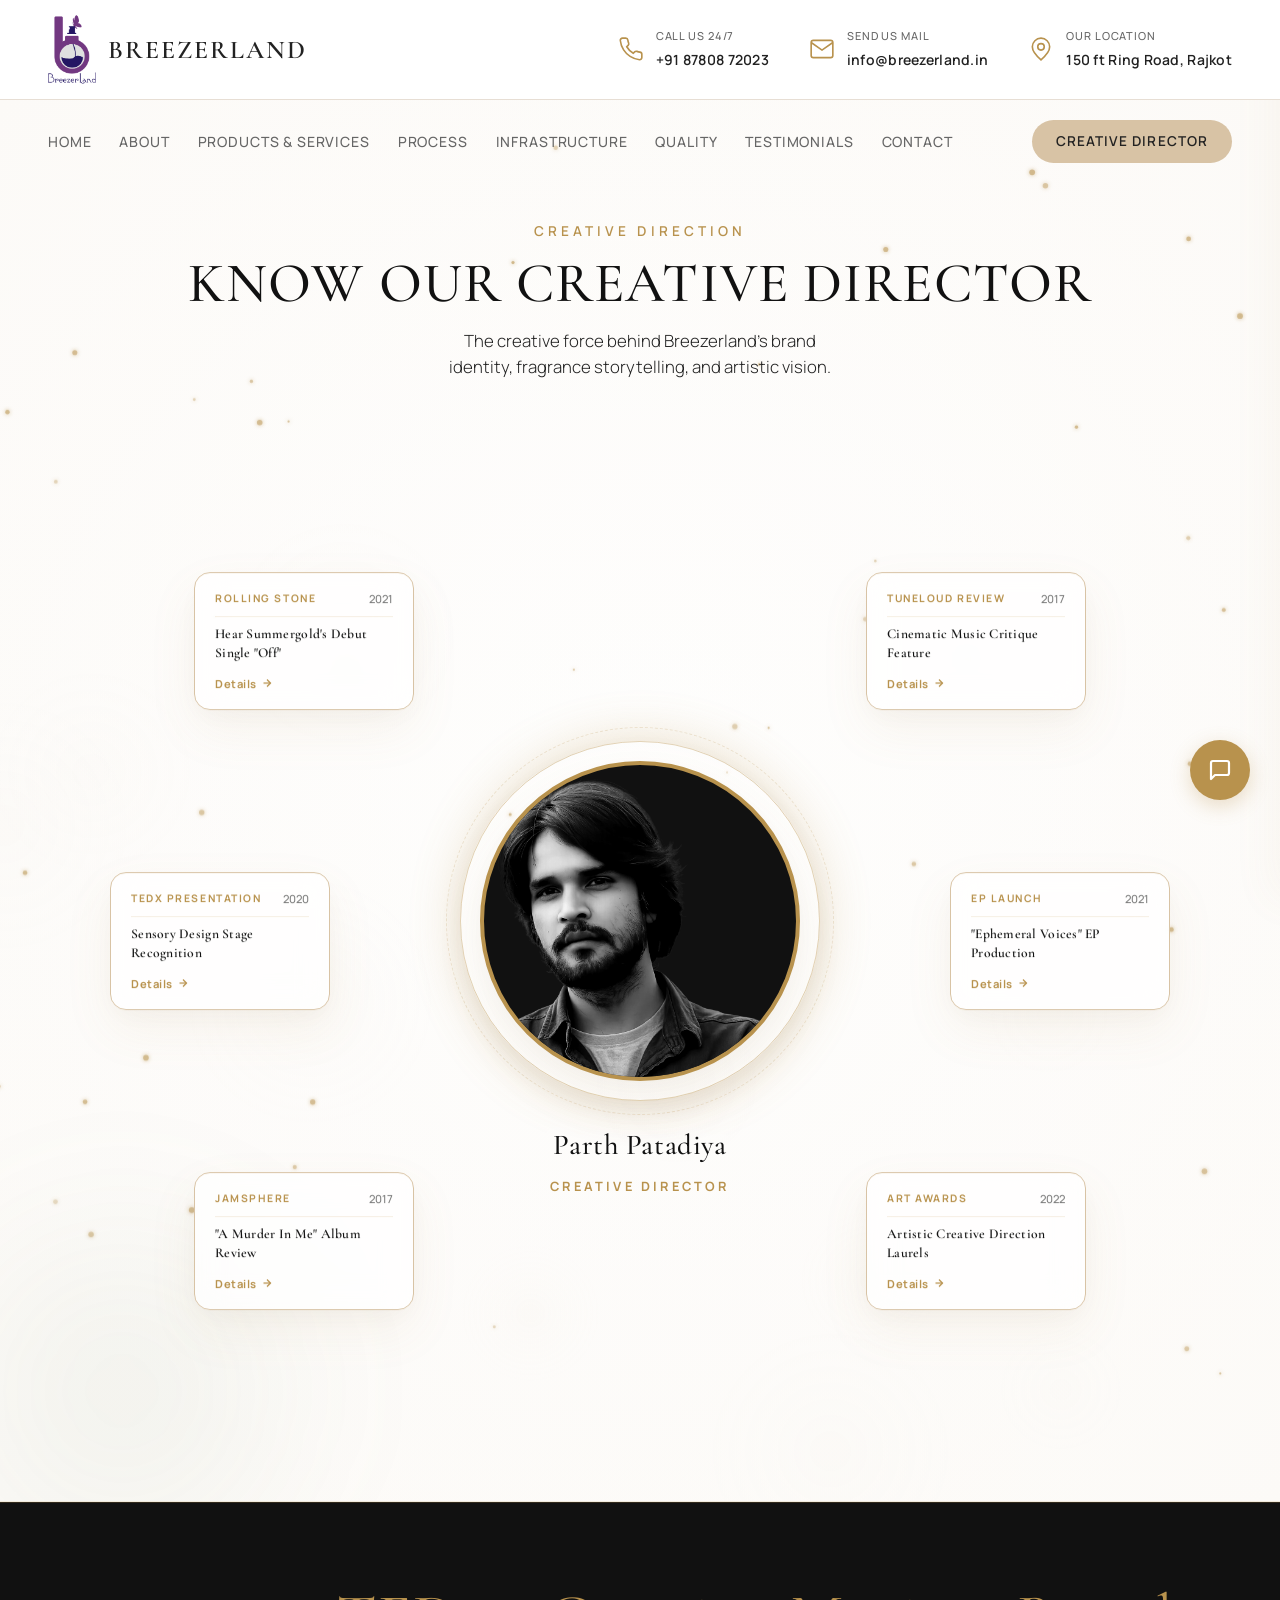
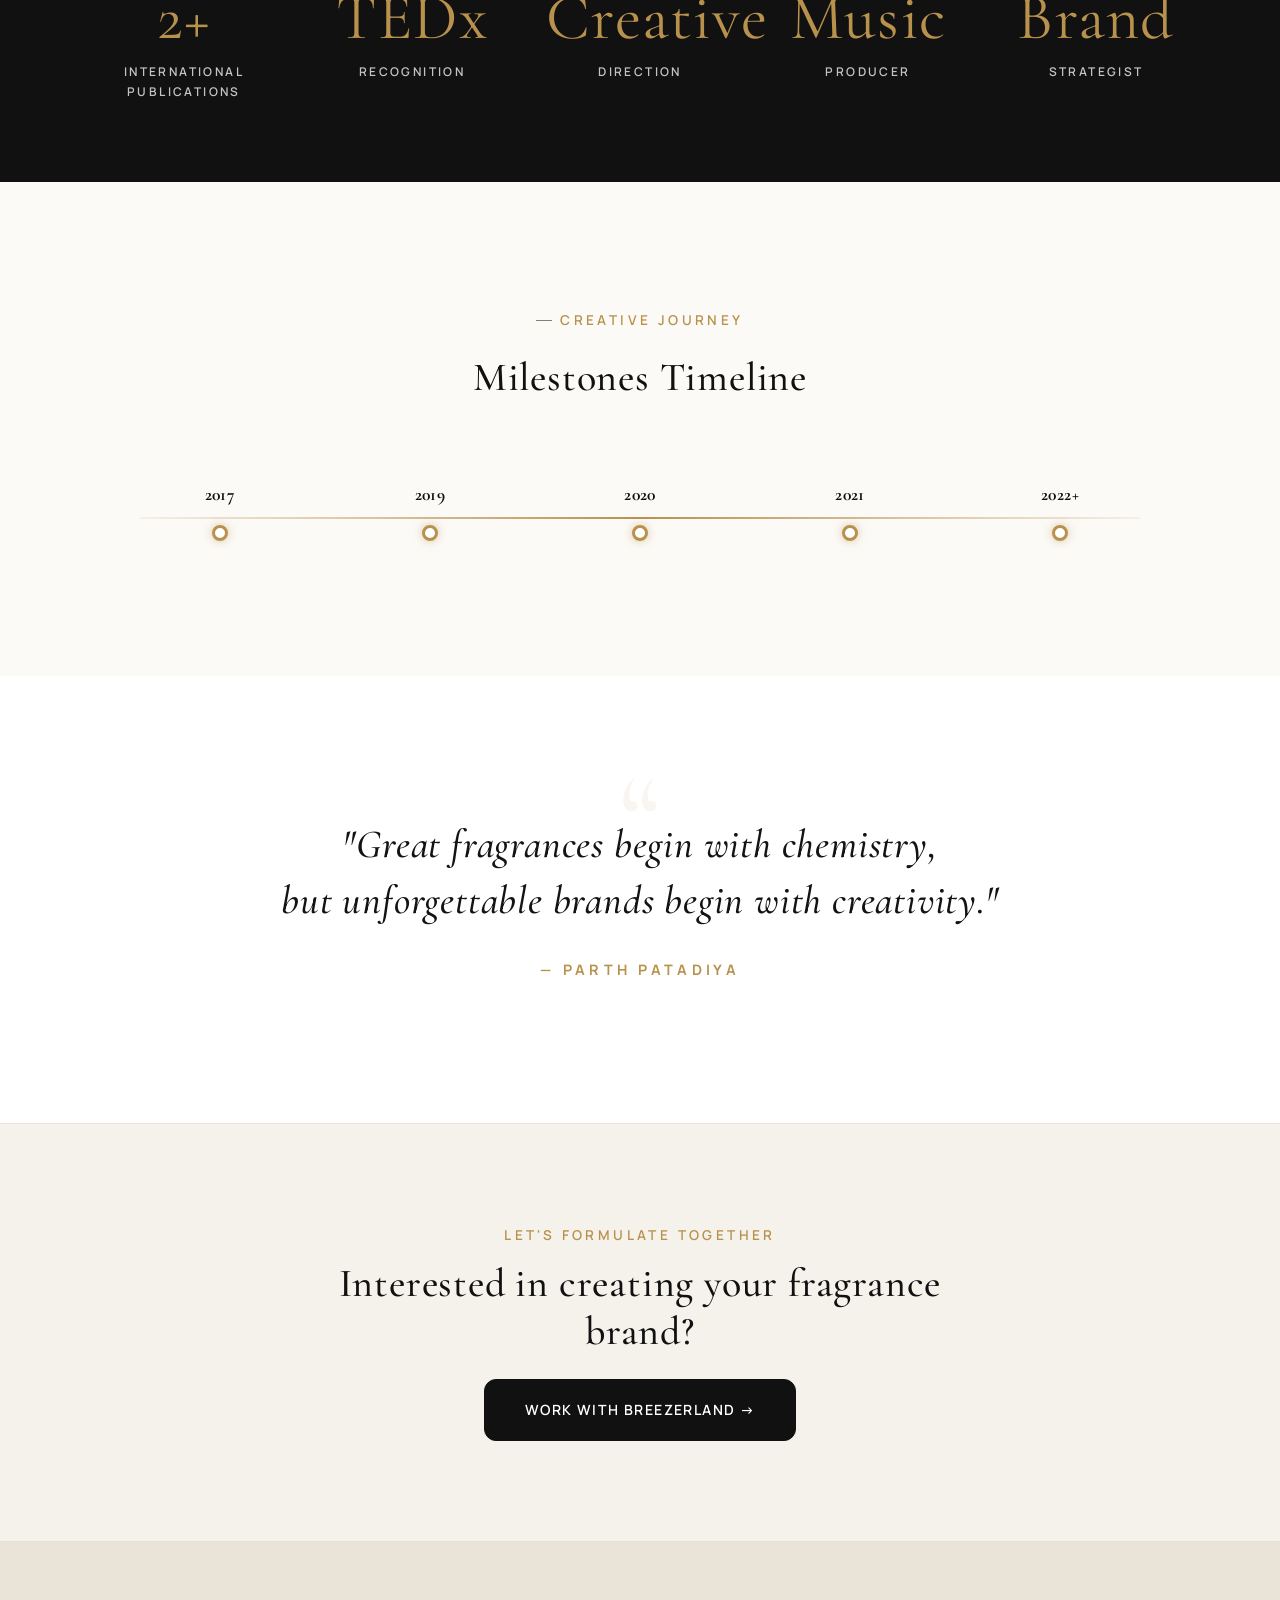
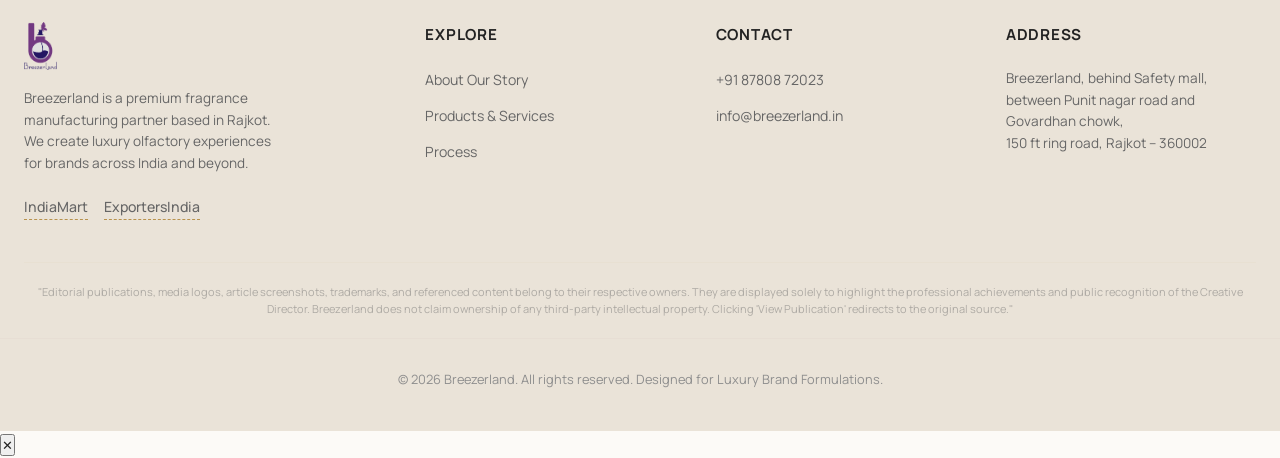
==== commit b18aaeee: "Remove search icon, unused sections and achievement images from Creative Director page" ====
--- a/creative-director/index.html
+++ b/creative-director/index.html
@@ -76,9 +76,6 @@
         <a href="../contact.html">Contact</a>
       </nav>
       <div class="topbar-actions">
-        <button class="nav-search-btn" aria-label="Open Search Site">
-          <svg width="20" height="20" viewBox="0 0 24 24" fill="none" stroke="currentColor" stroke-width="2" stroke-linecap="round" stroke-linejoin="round"><circle cx="11" cy="11" r="8"></circle><line x1="21" y1="21" x2="16.65" y2="16.65"></line></svg>
-        </button>
         <a href="index.html" class="btn btn-quote">Creative Director</a>
         <button class="menu-toggle" id="menuToggle" aria-label="Toggle menu">
           <span></span><span></span><span></span>
@@ -264,109 +261,6 @@
     </section>
 
     <!-- ==========================================
-         MEDIA SHOWCASE (TEDx CAROUSEL)
-         ========================================== -->
-    <section class="recognition-section" id="recognition-section">
-      <div class="container" style="max-width: 980px; text-align: center;">
-        <span class="section-label" style="text-transform: uppercase; letter-spacing: 0.25em; color: #B8924D; font-size: 0.85rem; font-weight: 600;">Featured Recognition</span>
-        <h2 class="serif-heading" style="margin-top: 10px; font-size: clamp(2rem, 3.5vw, 2.5rem);">TEDx Presentation & Honors</h2>
-      </div>
-
-      <div class="carousel-viewport" id="recognitionCarousel">
-        <button class="carousel-btn prev-btn" aria-label="Previous slide">
-          <svg width="16" height="16" viewBox="0 0 24 24" fill="none" stroke="currentColor" stroke-width="2.5"><polyline points="15 18 9 12 15 6"></polyline></svg>
-        </button>
-        
-        <div class="carousel-slide">
-          <img src="../TEDx_opt.webp" alt="Recognized on TEDx stage" loading="lazy" />
-          <div class="carousel-caption-box">
-            <p class="carousel-caption-text">Recognized for creative excellence and sensory staging at TEDx events.</p>
-          </div>
-        </div>
-        
-        <div class="carousel-slide">
-          <img src="../TEDx_stage_opt.webp" alt="Parth Patadiya stage recognition" loading="lazy" />
-          <div class="carousel-caption-box">
-            <p class="carousel-caption-text">Framing the storytelling process behind premium fragrance development.</p>
-          </div>
-        </div>
-        
-        <div class="carousel-slide">
-          <img src="../TEDx_award_opt.webp" alt="Award certificate stage presentation" loading="lazy" />
-          <div class="carousel-caption-box">
-            <p class="carousel-caption-text">Award recognition for multi-sensory brand design and packaging guidelines.</p>
-          </div>
-        </div>
-
-        <button class="carousel-btn next-btn" aria-label="Next slide">
-          <svg width="16" height="16" viewBox="0 0 24 24" fill="none" stroke="currentColor" stroke-width="2.5"><polyline points="9 18 15 12 9 6"></polyline></svg>
-        </button>
-      </div>
-    </section>
-
-    <!-- ==========================================
-         PUBLICATIONS SECTION
-         ========================================== -->
-    <section class="publications-section" id="publications">
-      <div class="container">
-        <div style="text-align: center;">
-          <span class="section-label" style="text-transform: uppercase; letter-spacing: 0.25em; color: #B8924D; font-size: 0.85rem; font-weight: 600;">Editorial Highlights</span>
-          <h2 class="serif-heading" style="margin-top: 10px; font-size: clamp(2rem, 3.5vw, 2.5rem);">Selected Editorial Publications</h2>
-        </div>
-
-        <div class="publication-grid">
-          <!-- Publication 1: Rolling Stone -->
-          <article class="publication-card">
-            <div class="publication-card-img-wrapper">
-              <img src="../IMG_7260_opt.webp" alt="Rolling Stone India article screenshot" loading="lazy" />
-            </div>
-            <div class="publication-card-body">
-              <div class="publication-card-meta">
-                <span class="pub-logo-text">Rolling Stone India</span>
-                <span class="pub-date-text">2021</span>
-              </div>
-              <h3 class="serif-heading pub-headline">Hear Summergold's Reflective Debut Single "Off"</h3>
-              <p class="sans-body pub-summary">Spotlight review of the acoustic EP release, focusing on Parth Patadiya's composition style and organic texture blending.</p>
-              <button class="publication-btn" onclick="window.open('https://rollingstoneindia.com/hear-summergolds-reflective-debut-single-off/', '_blank', 'noopener,noreferrer')" aria-label="View publication in Rolling Stone India">View Publication</button>
-            </div>
-          </article>
-
-          <!-- Publication 2: JamSphere -->
-          <article class="publication-card">
-            <div class="publication-card-img-wrapper">
-              <img src="../IMG_7260_opt.webp" alt="JamSphere review screenshot" loading="lazy" />
-            </div>
-            <div class="publication-card-body">
-              <div class="publication-card-meta">
-                <span class="pub-logo-text">JamSphere Magazine</span>
-                <span class="pub-date-text">2017</span>
-              </div>
-              <h3 class="serif-heading pub-headline">Han Sino &amp; Parth Collaborate on Film Score</h3>
-              <p class="sans-body pub-summary">Praising 'A Murder In Me: The SCoRe' as an intensely dark, cinematic sensory soundscape that redefines traditional backgrounds.</p>
-              <button class="publication-btn" onclick="window.open('https://jamsphere.com/reviews/han-sino-a-murder-in-me-the-score-is-deliciously-dark-and-hauntingly-poignant', '_blank', 'noopener,noreferrer')" aria-label="View publication in JamSphere">View Publication</button>
-            </div>
-          </article>
-
-          <!-- Publication 3: TuneLoud -->
-          <article class="publication-card">
-            <div class="publication-card-img-wrapper">
-              <img src="../IMG_7260_opt.webp" alt="TuneLoud screenshot" loading="lazy" />
-            </div>
-            <div class="publication-card-body">
-              <div class="publication-card-meta">
-                <span class="pub-logo-text">TuneLoud Magazine</span>
-                <span class="pub-date-text">2017</span>
-              </div>
-              <h3 class="serif-heading pub-headline">Tense Psych-Drama Score Review</h3>
-              <p class="sans-body pub-summary">An in-depth critical critique of how visual film editing and dark spoken word compositions harmonize to create deep emotional hooks.</p>
-              <button class="publication-btn" onclick="window.open('https://jamsphere.com/reviews/han-sino-a-murder-in-me-the-score-is-deliciously-dark-and-hauntingly-poignant', '_blank', 'noopener,noreferrer')" aria-label="View publication in TuneLoud">View Publication</button>
-            </div>
-          </article>
-        </div>
-      </div>
-    </section>
-
-    <!-- ==========================================
          ACHIEVEMENT STATISTICS
          ========================================== -->
     <section class="stats-section" id="stats">
@@ -516,129 +410,6 @@
         </div>
       </section>
 
-      <!-- Section 2: Achievements Story Section -->
-      <section class="mobile-story-section" id="mobileHighlights">
-        <div class="mobile-story-header">
-          <span class="section-label">Editorial Highlights</span>
-          <h2 class="serif-heading" style="font-size: 2.0rem; color: var(--cd-black);">Selected Achievements</h2>
-        </div>
-
-        <div class="mobile-timeline-container">
-          <div class="mobile-timeline-line"></div>
-
-          <!-- Story Card 1 -->
-          <div class="mobile-story-card anim-fade-up" data-id="rolling-stone">
-            <div class="mobile-card-image">
-              <img src="../IMG_7260_opt.webp" alt="Rolling Stone Feature" loading="lazy" />
-            </div>
-            <div class="mobile-card-content">
-              <div class="mobile-card-meta">
-                <span class="pub-name">Rolling Stone</span>
-                <span class="pub-year">2021</span>
-              </div>
-              <h4 class="serif-heading">Hear Summergold's Debut Single 'Off'</h4>
-              <p class="sans-body">Highlighted in the Indian music playlist for translating the luxury scent journey of Breezerland into a haunting guitar composition.</p>
-              <a href="https://rollingstoneindia.com/rs-daily-music-playlist-november-2020/" target="_blank" rel="noopener" class="mobile-card-btn">Read Full Article →</a>
-            </div>
-          </div>
-
-          <div class="mobile-timeline-dot"></div>
-
-          <!-- Story Card 2 -->
-          <div class="mobile-story-card anim-slide-right" data-id="music">
-            <div class="mobile-card-image">
-              <img src="../TEDx_stage_opt.webp" alt="Ephemeral Voices EP" loading="lazy" />
-            </div>
-            <div class="mobile-card-content">
-              <div class="mobile-card-meta">
-                <span class="pub-name">EP Launch</span>
-                <span class="pub-year">2021</span>
-              </div>
-              <h4 class="serif-heading">"Ephemeral Voices" EP Production</h4>
-              <p class="sans-body">Released as a multidisciplinary sensory project. The EP tracks blend acoustic guitar loops, organic ambient noise, and atmospheric layering to translate the olfactory journey of Breezerland perfumes into a coherent auditory format, establishing a template for premium B2B branding.</p>
-              <a href="https://rollingstoneindia.com/rs-daily-music-playlist-november-2020/" target="_blank" rel="noopener" class="mobile-card-btn">Read Full Article →</a>
-            </div>
-          </div>
-
-          <div class="mobile-timeline-dot"></div>
-
-          <!-- Story Card 3 -->
-          <div class="mobile-story-card anim-slide-left" data-id="jamsphere">
-            <div class="mobile-card-image">
-              <img src="../IMG_7260_opt.webp" alt="JamSphere Review" loading="lazy" />
-            </div>
-            <div class="mobile-card-content">
-              <div class="mobile-card-meta">
-                <span class="pub-name">JamSphere</span>
-                <span class="pub-year">2017</span>
-              </div>
-              <h4 class="serif-heading">"A Murder In Me" Album Review</h4>
-              <p class="sans-body">Recognized for composing atmospheric score loops and guitar layering to represent dark, luxury sensory aesthetics in Parth Patadiya's OCD film soundtrack.</p>
-              <a href="https://jamsphere.com/reviews/han-sino-a-murder-in-me-the-score-is-deliciously-dark-and-hauntingly-poignant" target="_blank" rel="noopener" class="mobile-card-btn">Read Full Article →</a>
-            </div>
-          </div>
-
-          <div class="mobile-timeline-dot"></div>
-
-          <!-- Story Card 4 -->
-          <div class="mobile-story-card anim-zoom-fade" data-id="tuneloud">
-            <div class="mobile-card-image">
-              <img src="../IMG_7260_opt.webp" alt="TuneLoud Critique" loading="lazy" />
-            </div>
-            <div class="mobile-card-content">
-              <div class="mobile-card-meta">
-                <span class="pub-name">TuneLoud Review</span>
-                <span class="pub-year">2017</span>
-              </div>
-              <h4 class="serif-heading">Cinematic Music Critique Feature</h4>
-              <p class="sans-body">Highlighted for the cinematic design and sonic storytelling behind 'A Murder In Me'. The editorial detail focused on how Parth Patadiya's tense, visual OCD short film direction worked in sync with Han Sino's poignant musical compositions to elevate the sensory atmosphere.</p>
-              <a href="https://jamsphere.com/reviews/han-sino-a-murder-in-me-the-score-is-deliciously-dark-and-hauntingly-poignant" target="_blank" rel="noopener" class="mobile-card-btn">Read Full Article →</a>
-            </div>
-          </div>
-
-          <div class="mobile-timeline-dot"></div>
-
-          <!-- Story Card 5 -->
-          <div class="mobile-story-card anim-fade-up" data-id="awards">
-            <div class="mobile-card-image">
-              <img src="../TEDx_award_opt.webp" alt="Breezerland Showcase laurels" loading="lazy" />
-            </div>
-            <div class="mobile-card-content">
-              <div class="mobile-card-meta">
-                <span class="pub-name">Art Awards</span>
-                <span class="pub-year">2022</span>
-              </div>
-              <h4 class="serif-heading">Artistic Creative Direction Laurels</h4>
-              <p class="sans-body">Awarded and recognized within the creative industry for pioneering a sensory-first brand strategy. Parth Patadiya's work combines film direction, music composition, and fragrance formulation into a single artistic process, shaping the signature formulations of Breezerland's luxury perfume clients.</p>
-              <a href="../contact.html" class="mobile-card-btn">View Publication →</a>
-            </div>
-          </div>
-
-          <div class="mobile-timeline-dot"></div>
-
-          <!-- Story Card 6 -->
-          <div class="mobile-story-card anim-scale" data-id="tedx">
-            <div class="mobile-card-image">
-              <img src="../TEDx_opt.webp" alt="TEDx presentation" loading="lazy" />
-            </div>
-            <div class="mobile-card-content">
-              <div class="mobile-card-meta">
-                <span class="pub-name">TEDx Presentation</span>
-                <span class="pub-year">2020</span>
-              </div>
-              <h4 class="serif-heading">Sensory Design Stage Recognition</h4>
-              <p class="sans-body">Presented key insights on how multi-sensory storytelling, sound branding, and fragrance engineering build powerful neural links between products and luxury consumers.</p>
-              <a href="https://jamsphere.com/reviews/han-sino-a-murder-in-me-the-score-is-deliciously-dark-and-hauntingly-poignant" target="_blank" rel="noopener" class="mobile-card-btn">Read Full Article →</a>
-            </div>
-          </div>
-        </div>
-
-        <!-- Muted Luxury Disclaimer -->
-        <p class="mobile-story-disclaimer">
-          Publication names, logos, screenshots, and editorial references belong to their respective owners. They are displayed solely to highlight the Creative Director's publicly recognized work. Breezerland and the Creative Director do not claim ownership of any third-party intellectual property.
-        </p>
-      </section>
-
       <!-- Section 3: Mobile Quote Section -->
       <section class="mobile-quote-section">
         <blockquote class="mobile-quote-text">
@@ -695,13 +466,6 @@
   <button class="back-to-top" id="backToTop" aria-label="Back to top">
     <svg width="20" height="20" viewBox="0 0 24 24" fill="none" stroke="currentColor" stroke-width="2" stroke-linecap="round" stroke-linejoin="round"><polyline points="18 15 12 9 6 15"/></svg>
   </button>
-
-  <div class="search-overlay" id="searchOverlay" aria-hidden="true">
-    <div class="search-box">
-      <button class="search-close" id="searchClose" aria-label="Close search">✕</button>
-      <input type="text" class="search-input" placeholder="Search products, services or formulas..." aria-label="Search site content" />
-    </div>
-  </div>
 
   <div class="contact-widget" id="contactWidget">
     <div class="contact-popup" id="contactPopup" role="dialog" aria-modal="true" aria-hidden="true">
@@ -758,9 +522,6 @@
     <div class="luxury-modal-container" role="dialog" aria-modal="true">
       <button type="button" id="cdModalClose" class="luxury-modal-close" aria-label="Close details">✕</button>
       <div class="luxury-modal-body">
-        <div class="luxury-modal-img-wrapper">
-          <img id="cdModalImg" src="" alt="Achievement image preview" />
-        </div>
         <div class="luxury-modal-meta">
           <span id="cdModalPub" class="luxury-modal-pub-tag">Rolling Stone</span>
           <span id="cdModalYear" class="luxury-modal-year-tag">2021</span>
--- a/styles.css
+++ b/styles.css
@@ -2405,75 +2405,7 @@
   color: #FFFFFF;
 }
 
-/* SEARCH NAVIGATION TRIGGER */
-.nav-search-btn {
-  background: none;
-  border: none;
-  color: var(--text-secondary);
-  cursor: pointer;
-  display: flex;
-  align-items: center;
-  justify-content: center;
-  transition: color 0.2s ease;
-  padding: 6px;
-}
-
-.nav-search-btn:hover {
-  color: var(--text-primary);
-}
-
-/* SEARCH OVERLAY */
-.search-overlay {
-  position: fixed;
-  inset: 0;
-  background: rgba(252, 250, 247, 0.97);
-  z-index: 10000;
-  display: flex;
-  align-items: center;
-  justify-content: center;
-  opacity: 0;
-  visibility: hidden;
-  transition: opacity 0.3s ease, visibility 0.3s;
-}
-
-.search-overlay.active {
-  opacity: 1;
-  visibility: visible;
-}
-
-.search-box {
-  width: min(500px, 90%);
-  text-align: center;
-  position: relative;
-}
-
-.search-input {
-  width: 100%;
-  border: none;
-  border-bottom: 2px solid var(--gold-luxury);
-  background: transparent;
-  padding: 16px 0;
-  font-size: 1.5rem;
-  font-family: 'Cormorant Garamond', serif;
-  color: var(--text-primary);
-  outline: none;
-}
-
-.search-close {
-  position: absolute;
-  top: -60px;
-  right: 0;
-  background: none;
-  border: none;
-  font-size: 28px;
-  cursor: pointer;
-  color: var(--text-secondary);
-  transition: color 0.2s ease;
-}
-
-.search-close:hover {
-  color: var(--text-primary);
-}
+
 
 /* FLOATING CONTACT WIDGET */
 .contact-widget {
@@ -2776,35 +2708,7 @@
     width: auto !important;
   }
 
-  .nav-search-btn {
-    position: relative !important;
-    left: auto !important;
-    top: auto !important;
-    transform: none !important;
-    z-index: 10;
-    margin: 0 !important;
-    padding: 0 !important;
-    display: inline-flex !important;
-    align-items: center;
-    justify-content: center;
-    width: 44px;
-    height: 44px;
-    border: none;
-    background: transparent;
-    color: var(--text-primary);
-  }
-
-  .nav-search-btn svg {
-    width: 22px !important;
-    height: 22px !important;
-    stroke-width: 1.5;
-    transition: transform 0.3s ease;
-  }
-
-  .nav-search-btn:hover svg {
-    transform: scale(1.1);
-    color: var(--gold-luxury);
-  }
+
 
   .btn-quote {
     display: none !important;
--- a/creative-director/style.css
+++ b/creative-director/style.css
@@ -456,20 +456,7 @@
   padding: 36px;
 }
 
-.luxury-modal-img-wrapper {
-  width: 100%;
-  height: 280px;
-  border-radius: 12px;
-  overflow: hidden;
-  margin-bottom: 28px;
-  border: 1px solid var(--cd-cream-dark);
-}
-
-.luxury-modal-img-wrapper img {
-  width: 100%;
-  height: 100%;
-  object-fit: cover;
-}
+
 
 .luxury-modal-meta {
   display: flex;
@@ -549,251 +536,39 @@
 /* ==========================================================================
    FEATURED RECOGNITION (TEDx CAROUSEL)
    ========================================================================== */
-.recognition-section {
-  padding: 120px 24px;
-  background-color: var(--cd-cream-light);
-  border-top: 1px solid rgba(184, 146, 77, 0.12);
-  border-bottom: 1px solid rgba(184, 146, 77, 0.12);
-}
-
-.carousel-viewport {
-  position: relative;
-  max-width: 1000px;
-  margin: 60px auto 0 auto;
-  height: 480px;
-  display: flex;
-  align-items: center;
-  justify-content: center;
-}
-
-.carousel-slide {
-  position: absolute;
-  width: 55%;
-  height: 380px;
-  border-radius: var(--radius-cd-card);
-  overflow: hidden;
-  box-shadow: var(--shadow-premium);
-  border: 1px solid var(--cd-gold-champagne);
-  transition: all 0.6s cubic-bezier(0.25, 1, 0.5, 1);
-  cursor: pointer;
-  z-index: 1;
-  opacity: 0;
-  transform: translateX(0) scale(0.75);
-  pointer-events: none;
-}
-
-.carousel-slide img {
-  width: 100%;
-  height: 100%;
-  object-fit: cover;
-  filter: grayscale(20%);
-  transition: filter 0.4s ease, transform 0.4s ease;
-}
-
-.carousel-slide:hover img {
-  filter: grayscale(0%);
-  transform: scale(1.04);
-}
+
+
+
+
 
 /* Carousel center, left, right configurations */
-.carousel-slide.center-slide {
-  opacity: 1;
-  z-index: 10;
-  transform: translateX(0) scale(1);
-  pointer-events: all;
-}
-
-.carousel-slide.left-slide {
-  opacity: 0.6;
-  z-index: 5;
-  transform: translateX(-40%) scale(0.8);
-  filter: blur(2px);
-  pointer-events: all;
-}
-
-.carousel-slide.right-slide {
-  opacity: 0.6;
-  z-index: 5;
-  transform: translateX(40%) scale(0.8);
-  filter: blur(2px);
-  pointer-events: all;
-}
-
-.carousel-caption-box {
-  position: absolute;
-  bottom: 0;
-  left: 0;
-  width: 100%;
-  padding: 24px;
-  background: linear-gradient(to top, rgba(0, 0, 0, 0.75) 0%, rgba(0, 0, 0, 0) 100%);
-  color: var(--cd-white);
-  transform: translateY(100%);
-  transition: transform 0.4s ease;
-}
-
-.carousel-slide.center-slide:hover .carousel-caption-box {
-  transform: translateY(0);
-}
-
-.carousel-caption-text {
-  font-size: 0.9rem;
-  font-weight: 500;
-  letter-spacing: 0.05em;
-  text-align: center;
-}
-
-.carousel-btn {
-  position: absolute;
-  top: 50%;
-  transform: translateY(-50%);
-  width: 50px;
-  height: 50px;
-  border-radius: 50%;
-  background: var(--cd-white);
-  border: 1px solid var(--cd-gold-luxury);
-  display: flex;
-  align-items: center;
-  justify-content: center;
-  cursor: pointer;
-  z-index: 20;
-  color: var(--cd-gold-luxury);
-  transition: all 0.3s ease;
-}
-
-.carousel-btn:hover {
-  background: var(--cd-black);
-  color: var(--cd-white);
-  border-color: var(--cd-black);
-}
-
-.carousel-btn.prev-btn {
-  left: 2%;
-}
-
-.carousel-btn.next-btn {
-  right: 2%;
-}
+
+
+
+
+
+
+
+
+
 
 /* ==========================================================================
    PUBLICATIONS CARDS
    ========================================================================== */
-.publications-section {
-  padding: 120px 24px;
-  background-color: var(--cd-white);
-}
-
-.publication-grid {
-  display: grid;
-  grid-template-columns: repeat(auto-fit, minmax(320px, 1fr));
-  gap: 36px;
-  margin-top: 60px;
-}
-
-.publication-card {
-  background: var(--cd-cream-light);
-  border-radius: var(--radius-cd-card);
-  border: 1.5px solid var(--cd-cream-dark);
-  overflow: hidden;
-  box-shadow: var(--shadow-premium);
-  display: flex;
-  flex-direction: column;
-  transition: all 0.4s cubic-bezier(0.25, 0.8, 0.25, 1);
-}
-
-.publication-card-img-wrapper {
-  position: relative;
-  width: 100%;
-  height: 200px;
-  overflow: hidden;
-  background: var(--cd-black);
-}
-
-.publication-card-img-wrapper img {
-  width: 100%;
-  height: 100%;
-  object-fit: cover;
-  opacity: 0.95;
-  transition: transform 0.6s cubic-bezier(0.25, 1, 0.5, 1), opacity 0.4s ease;
-}
-
-.publication-card:hover .publication-card-img-wrapper img {
-  transform: scale(1.05);
-  opacity: 1;
-}
-
-.publication-card-body {
-  padding: 28px;
-  display: flex;
-  flex-direction: column;
-  flex-grow: 1;
-}
-
-.publication-card-meta {
-  display: flex;
-  align-items: center;
-  justify-content: space-between;
-  margin-bottom: 12px;
-}
-
-.pub-logo-text {
-  font-size: 0.7rem;
-  text-transform: uppercase;
-  letter-spacing: 0.15em;
-  color: var(--cd-gold-luxury);
-  font-weight: 700;
-}
-
-.pub-date-text {
-  font-size: 0.75rem;
-  color: var(--cd-charcoal);
-  opacity: 0.5;
-}
-
-.pub-headline {
-  font-size: 1.2rem;
-  line-height: 1.4;
-  margin-bottom: 12px;
-  color: var(--cd-black);
-}
-
-.pub-summary {
-  font-size: 0.85rem;
-  line-height: 1.6;
-  color: var(--cd-charcoal);
-  opacity: 0.85;
-  margin-bottom: 24px;
-  flex-grow: 1;
-}
-
-.publication-btn {
-  display: inline-flex;
-  align-items: center;
-  justify-content: center;
-  gap: 8px;
-  padding: 12px 24px;
-  border: 1px solid var(--cd-gold-luxury);
-  background: transparent;
-  color: var(--cd-gold-luxury);
-  font-size: 0.75rem;
-  font-weight: 700;
-  letter-spacing: 0.1em;
-  text-transform: uppercase;
-  border-radius: var(--radius-cd-btn);
-  cursor: pointer;
-  transition: all 0.3s ease;
-  margin-top: auto;
-}
-
-.publication-card:hover {
-  transform: translateY(-8px);
-  box-shadow: 0 25px 60px rgba(184, 146, 77, 0.12);
-  border-color: var(--cd-gold-champagne);
-}
-
-.publication-card:hover .publication-btn {
-  background: var(--cd-gold-luxury);
-  color: var(--cd-white);
-}
+
+
+
+
+
+
+
+
+
+
+
+
+
+
 
 /* ==========================================================================
    TIMELINE
@@ -1107,22 +882,9 @@
     background: transparent;
   }
   
-  .carousel-viewport {
-    height: 400px;
-  }
-  
-  .carousel-slide {
-    width: 70%;
-    height: 320px;
-  }
-  
-  .carousel-slide.left-slide {
-    transform: translateX(-20%) scale(0.85);
-  }
-  
-  .carousel-slide.right-slide {
-    transform: translateX(20%) scale(0.85);
-  }
+  
+  
+  
 }
 
 /* ==========================================================================
@@ -1254,205 +1016,41 @@
   }
 
   /* Section 2: Achievements Story Section */
-  .mobile-story-section {
-    padding: 80px 20px 120px 20px;
-    background-color: var(--cd-white);
-  }
-
-  .mobile-story-header {
-    text-align: center;
-    margin-bottom: 50px;
-  }
+
 
   /* Vertical Golden Timeline */
-  .mobile-timeline-container {
-    position: relative;
-    padding: 20px 0;
-  }
-
-  .mobile-timeline-line {
-    position: absolute;
-    top: 0;
-    bottom: 0;
-    left: 50%;
-    width: 1.5px;
-    background: linear-gradient(to bottom, transparent, var(--cd-gold-luxury) 5%, var(--cd-gold-luxury) 95%, transparent);
-    transform: translateX(-50%);
-    z-index: 1;
-  }
-
-  .mobile-timeline-dot {
-    width: 10px;
-    height: 10px;
-    border-radius: 50%;
-    background: var(--cd-gold-luxury);
-    box-shadow: 0 0 10px var(--cd-gold-luxury);
-    margin: 32px auto;
-    position: relative;
-    z-index: 2;
-  }
+
+
 
   /* Editorial Story Card */
-  .mobile-story-card {
-    position: relative;
-    z-index: 3;
-    display: flex;
-    flex-direction: column;
-    width: 100%;
-    max-width: 360px;
-    margin: 0 auto;
-    background: rgba(255, 255, 255, 0.85);
-    backdrop-filter: blur(10px);
-    -webkit-backdrop-filter: blur(10px);
-    border: 1px solid var(--cd-gold-champagne);
-    border-radius: 16px;
-    overflow: hidden;
-    box-shadow: var(--shadow-premium);
-    transition: transform 0.4s cubic-bezier(0.22, 1, 0.36, 1), box-shadow 0.4s ease;
-  }
-
-  .mobile-story-card:active {
-    transform: translateY(-6px) !important; /* lift 6px on touch */
-    box-shadow: 0 12px 30px rgba(184, 146, 77, 0.15);
-  }
-
-  .mobile-card-image {
-    width: 100%;
-    height: 170px;
-    overflow: hidden;
-    border-bottom: 1px solid rgba(184, 146, 77, 0.1);
-  }
-
-  .mobile-card-image img {
-    width: 100%;
-    height: 100%;
-    object-fit: cover;
-    transition: transform 1.2s cubic-bezier(0.22, 1, 0.36, 1);
-  }
-
-  .mobile-story-card:hover .mobile-card-image img {
-    transform: scale(1.05); /* slow zoom on hover */
-  }
-
-  .mobile-card-content {
-    padding: 20px;
-    display: flex;
-    flex-direction: column;
-    gap: 10px;
-  }
-
-  .mobile-card-meta {
-    display: flex;
-    justify-content: space-between;
-    align-items: center;
-    font-size: 0.75rem;
-    font-weight: 700;
-    text-transform: uppercase;
-    letter-spacing: 0.1em;
-  }
-
-  .mobile-card-meta .pub-name {
-    color: var(--cd-gold-luxury);
-  }
-
-  .mobile-card-meta .pub-year {
-    color: var(--cd-charcoal);
-    opacity: 0.6;
-  }
-
-  .mobile-card-content h4 {
-    font-size: 1.25rem;
-    line-height: 1.35;
-    color: var(--cd-black);
-    margin: 4px 0;
-  }
-
-  .mobile-card-content p {
-    font-size: 0.85rem;
-    color: var(--cd-charcoal);
-    line-height: 1.55;
-    margin: 0;
-  }
+
+
+
+
+
+
+
+
+
+
 
   /* Luxury outline button */
-  .mobile-card-btn {
-    display: inline-flex;
-    align-items: center;
-    justify-content: center;
-    margin-top: 12px;
-    padding: 10px 20px;
-    font-size: 0.78rem;
-    font-weight: 700;
-    text-transform: uppercase;
-    letter-spacing: 0.1em;
-    color: var(--cd-gold-luxury);
-    background: transparent;
-    border: 1.5px solid var(--cd-gold-luxury);
-    border-radius: 30px; /* rounded pill */
-    text-decoration: none;
-    transition: all 0.3s cubic-bezier(0.22, 1, 0.36, 1);
-    position: relative;
-    overflow: hidden;
-  }
-
-  .mobile-card-btn:active {
-    background: var(--cd-gold-luxury);
-    color: var(--cd-white);
-  }
+
 
   /* Scroll Storytelling Initial CSS (Intersection Observer classes) */
-  .mobile-story-card {
-    opacity: 0;
-  }
 
   /* Card 1 & 5: fade up */
-  .mobile-story-card.anim-fade-up {
-    transform: translateY(40px);
-    transition: opacity 0.8s cubic-bezier(0.22, 1, 0.36, 1), transform 0.8s cubic-bezier(0.22, 1, 0.36, 1);
-  }
 
   /* Card 2: slide from right */
-  .mobile-story-card.anim-slide-right {
-    transform: translateX(50px);
-    transition: opacity 0.8s cubic-bezier(0.22, 1, 0.36, 1), transform 0.8s cubic-bezier(0.22, 1, 0.36, 1);
-  }
 
   /* Card 3: slide from left */
-  .mobile-story-card.anim-slide-left {
-    transform: translateX(-50px);
-    transition: opacity 0.8s cubic-bezier(0.22, 1, 0.36, 1), transform 0.8s cubic-bezier(0.22, 1, 0.36, 1);
-  }
 
   /* Card 4: zoom fade */
-  .mobile-story-card.anim-zoom-fade {
-    transform: scale(0.92);
-    filter: blur(4px);
-    transition: opacity 0.8s cubic-bezier(0.22, 1, 0.36, 1), transform 0.8s cubic-bezier(0.22, 1, 0.36, 1), filter 0.8s ease;
-  }
 
   /* Card 6: scale */
-  .mobile-story-card.anim-scale {
-    transform: scale(0.95);
-    transition: opacity 0.8s cubic-bezier(0.22, 1, 0.36, 1), transform 0.8s cubic-bezier(0.22, 1, 0.36, 1);
-  }
 
   /* In-View triggers */
-  .mobile-story-card.in-view {
-    opacity: 1 !important;
-    transform: translate(0) scale(1) !important;
-    filter: blur(0) !important;
-  }
-
-  .mobile-story-disclaimer {
-    font-size: 11px;
-    color: var(--cd-charcoal);
-    opacity: 0.5;
-    text-align: center;
-    max-width: 90%;
-    margin: 80px auto 0 auto;
-    line-height: 1.6;
-    font-family: 'Manrope', sans-serif;
-  }
+
 
   /* Mobile Quote Section */
   .mobile-quote-section {
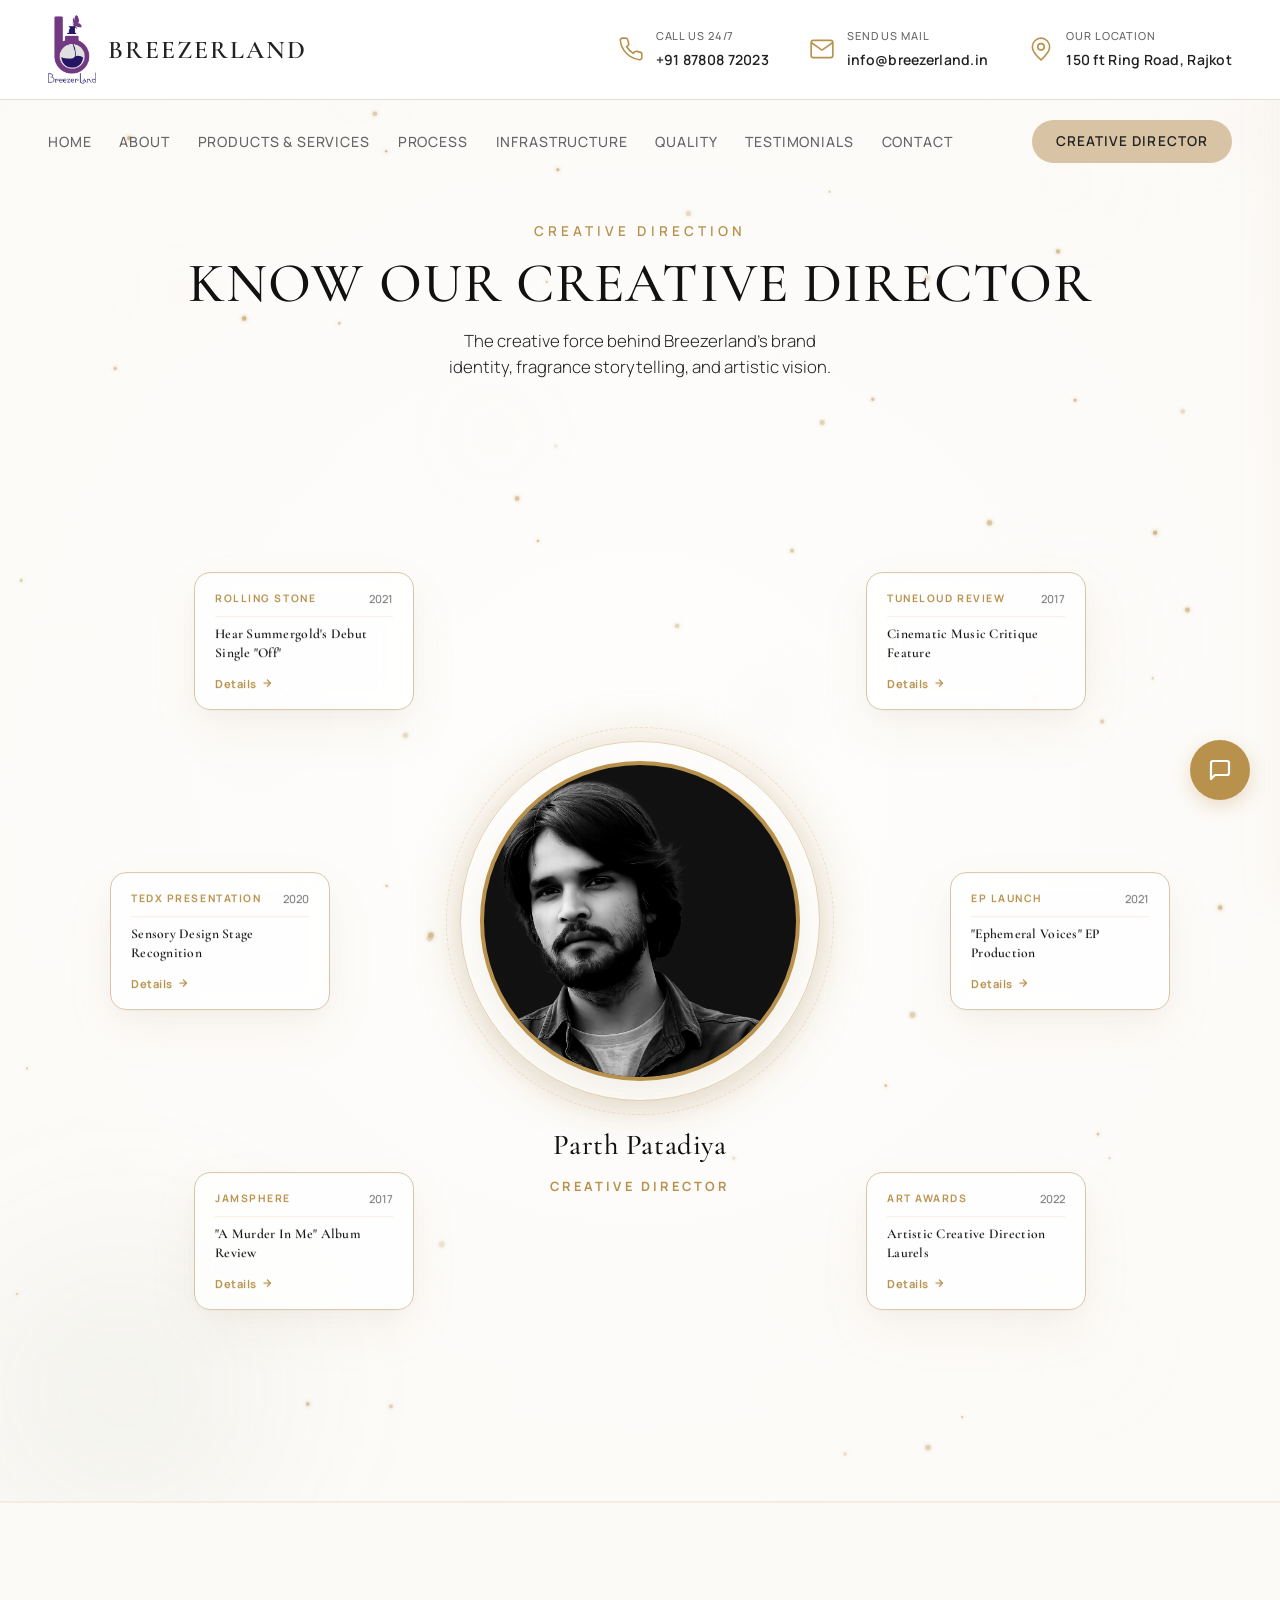
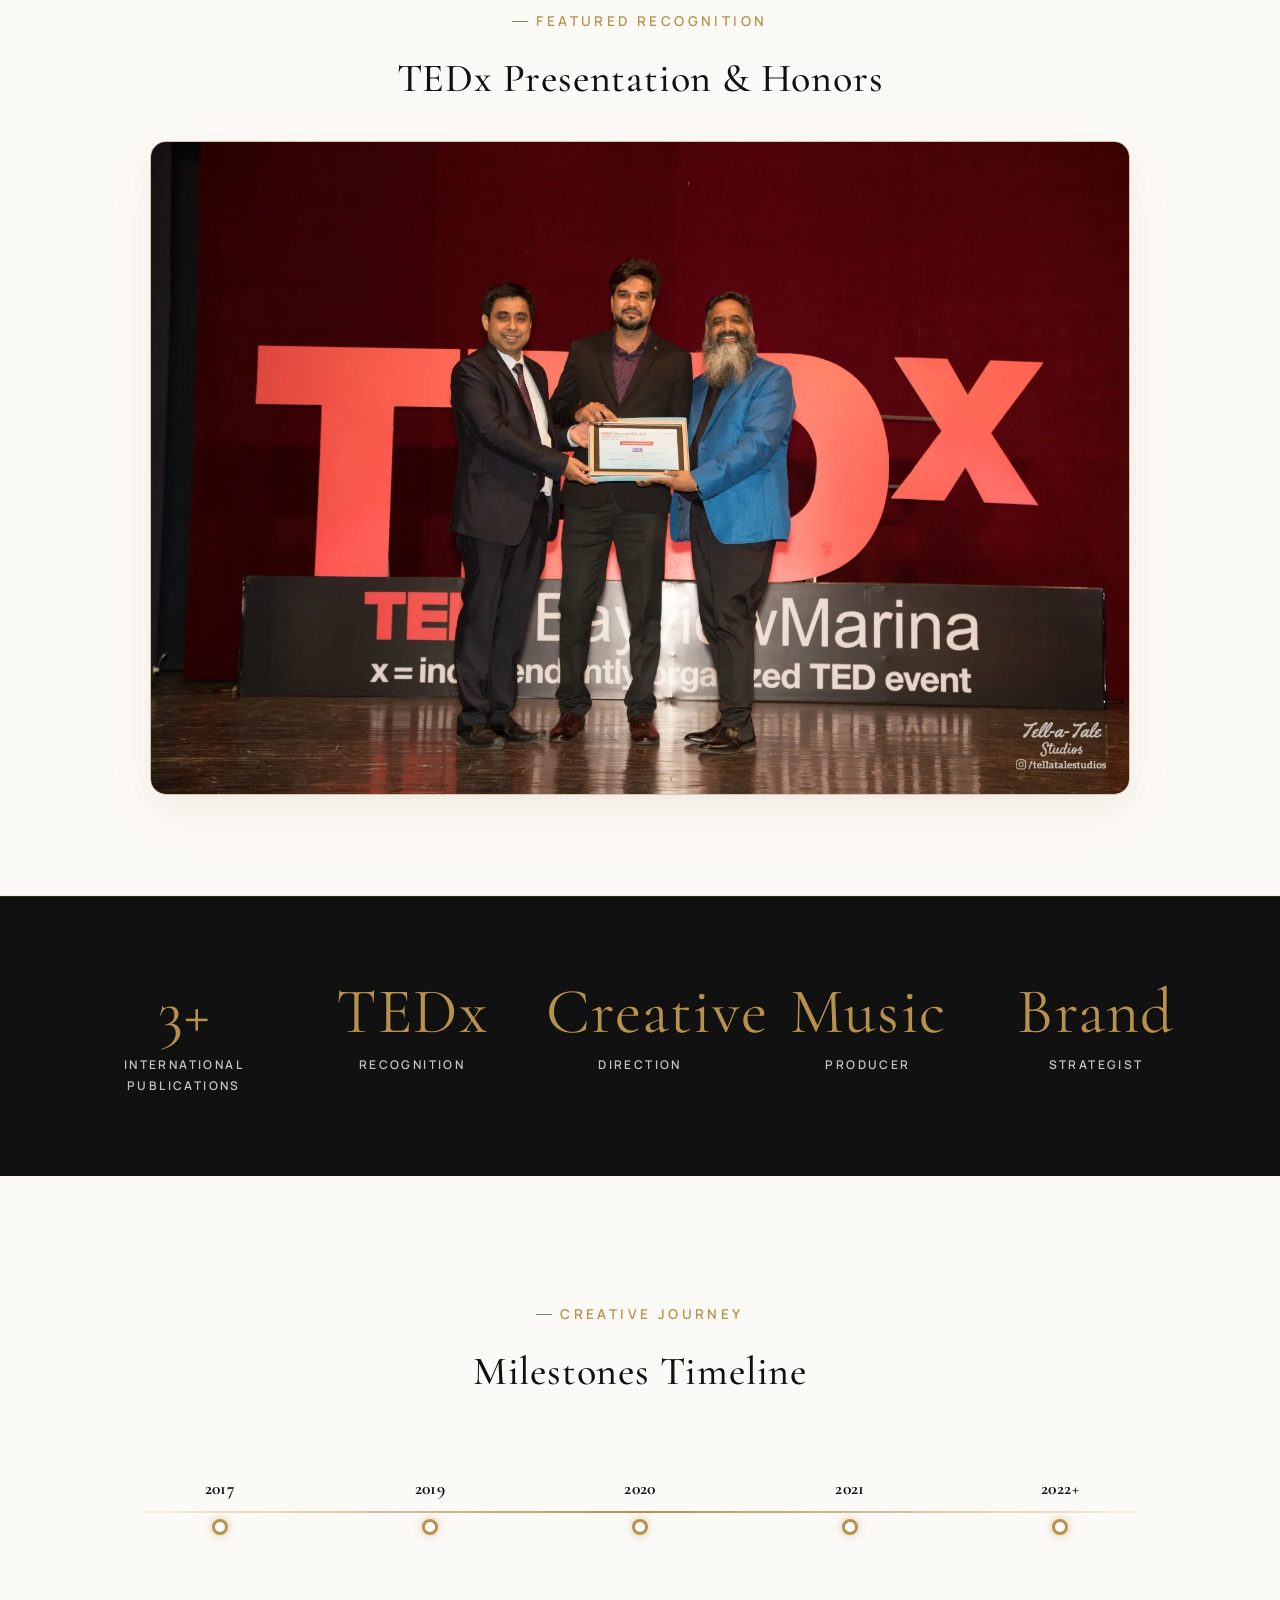
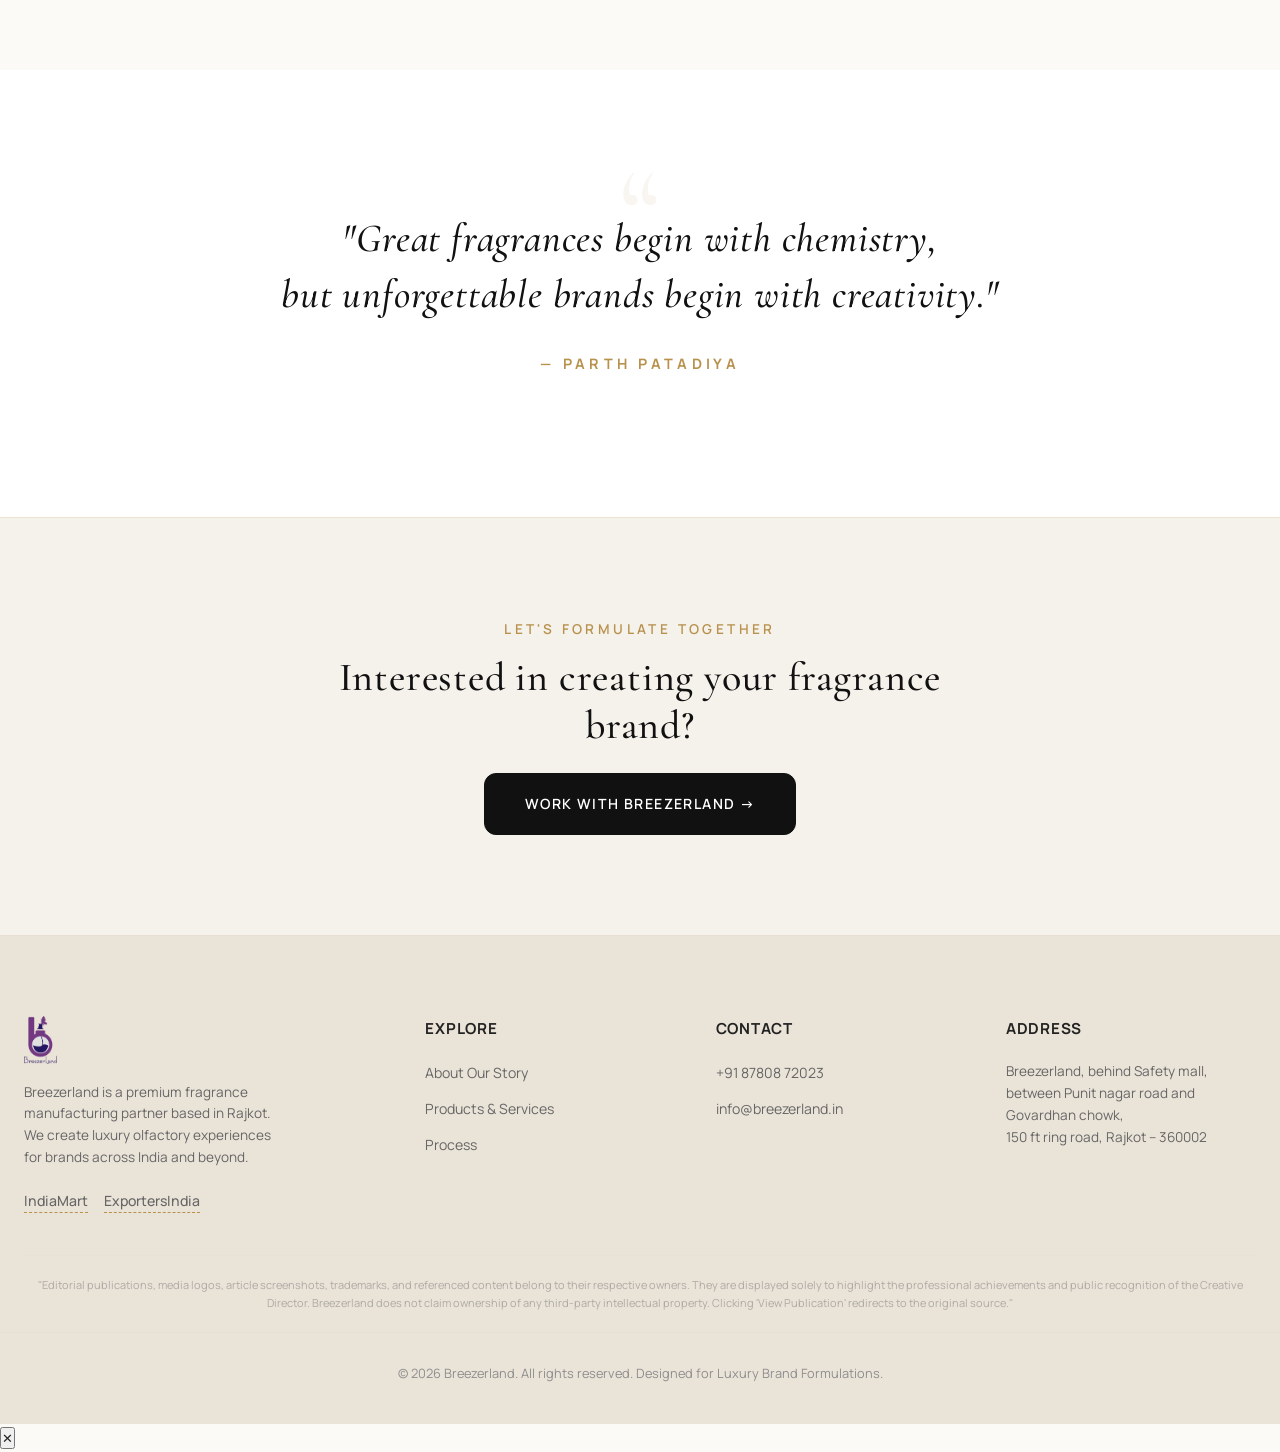
==== commit f9fd734b: "Restore TEDx presentation section as a static premium showcase without certificate carousel slides" ====
--- a/creative-director/index.html
+++ b/creative-director/index.html
@@ -257,6 +257,20 @@
           </div>
         </div>
 
+      </div>
+    </section>
+
+    <!-- ==========================================
+         FEATURED RECOGNITION (TEDx STATIC SHOWCASE)
+         ========================================== -->
+    <section class="recognition-section reveal-up" id="recognition-section">
+      <div class="container" style="max-width: 980px; text-align: center;">
+        <span class="section-label" style="text-transform: uppercase; letter-spacing: 0.25em; color: #B8924D; font-size: 0.85rem; font-weight: 600;">Featured Recognition</span>
+        <h2 class="serif-heading" style="margin-top: 10px; margin-bottom: 40px; font-size: clamp(2rem, 3.5vw, 2.5rem);">TEDx Presentation & Honors</h2>
+        
+        <div class="static-showcase">
+          <img src="../TEDx_opt.webp" alt="Parth Patadiya TEDx Recognition" loading="lazy" />
+        </div>
       </div>
     </section>
 
--- a/creative-director/style.css
+++ b/creative-director/style.css
@@ -1113,3 +1113,30 @@
   0%, 100% { transform: translateY(0); }
   50% { transform: translateY(-8px); }
 }
+
+/* ==========================================================================
+   FEATURED RECOGNITION (TEDx STATIC)
+   ========================================================================== */
+.recognition-section {
+  padding: 100px 24px;
+  background-color: var(--cd-cream-light, #faf9f6);
+  border-top: 1px solid rgba(184, 146, 77, 0.12);
+  border-bottom: 1px solid rgba(184, 146, 77, 0.12);
+}
+
+.static-showcase {
+  position: relative;
+  max-width: 1000px;
+  margin: 0 auto;
+  border-radius: var(--radius-cd-card, 16px);
+  overflow: hidden;
+  box-shadow: var(--shadow-premium, 0 10px 30px rgba(0,0,0,0.15));
+  border: 1px solid var(--cd-gold-champagne, rgba(184, 146, 77, 0.3));
+}
+
+.static-showcase img {
+  display: block;
+  width: 100%;
+  height: auto;
+  object-fit: cover;
+}
